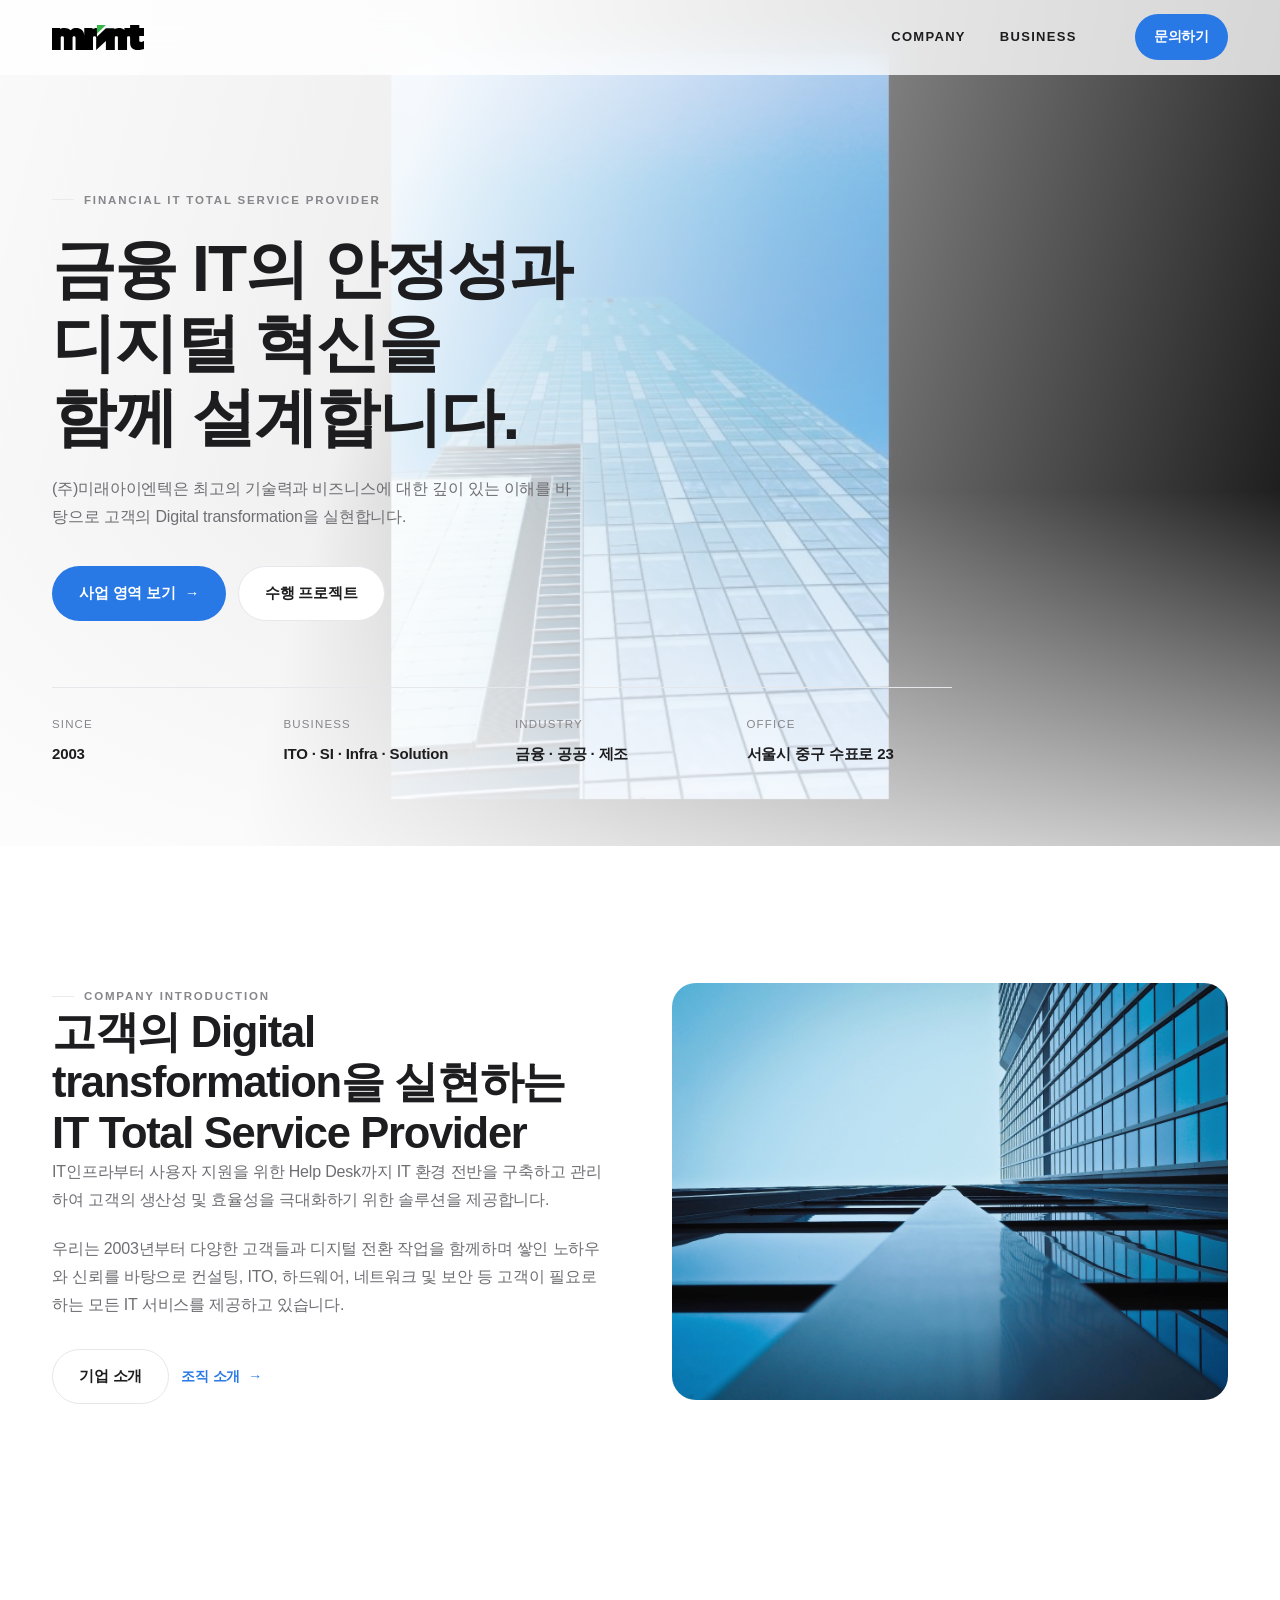
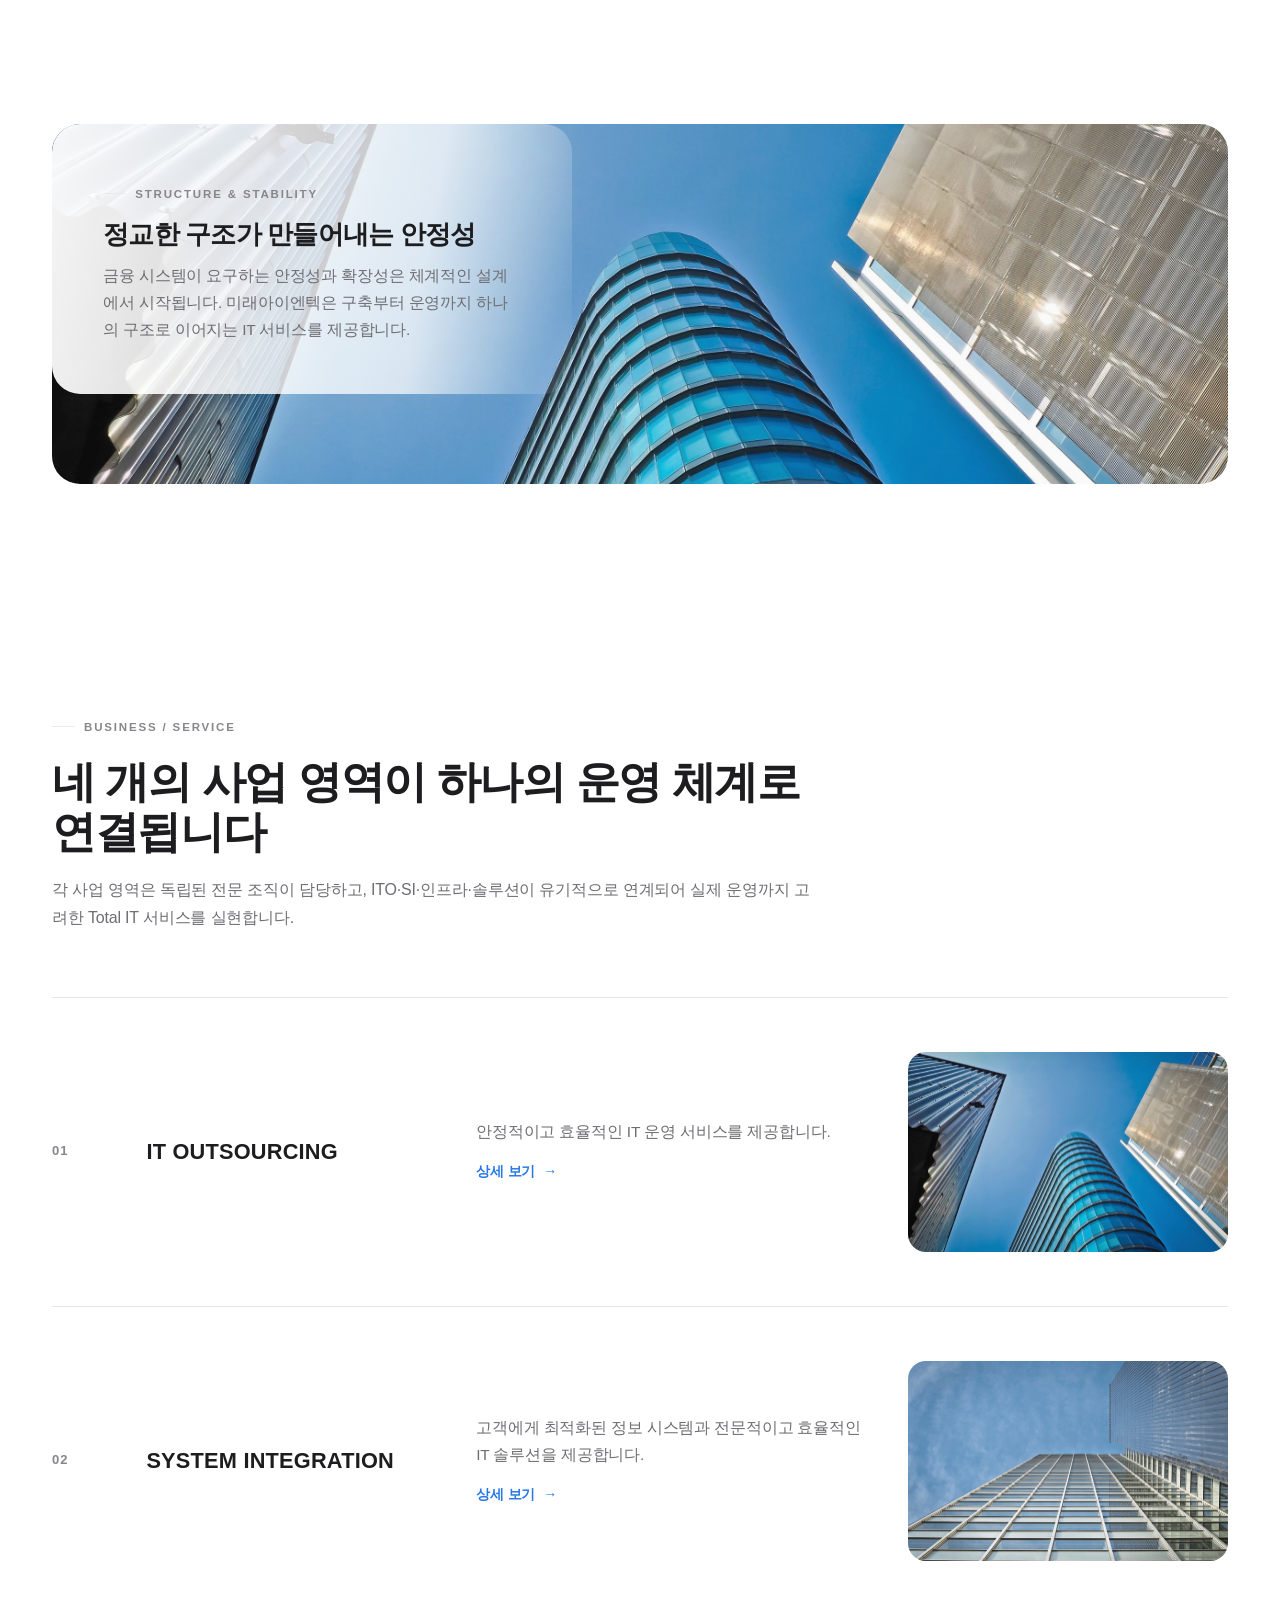
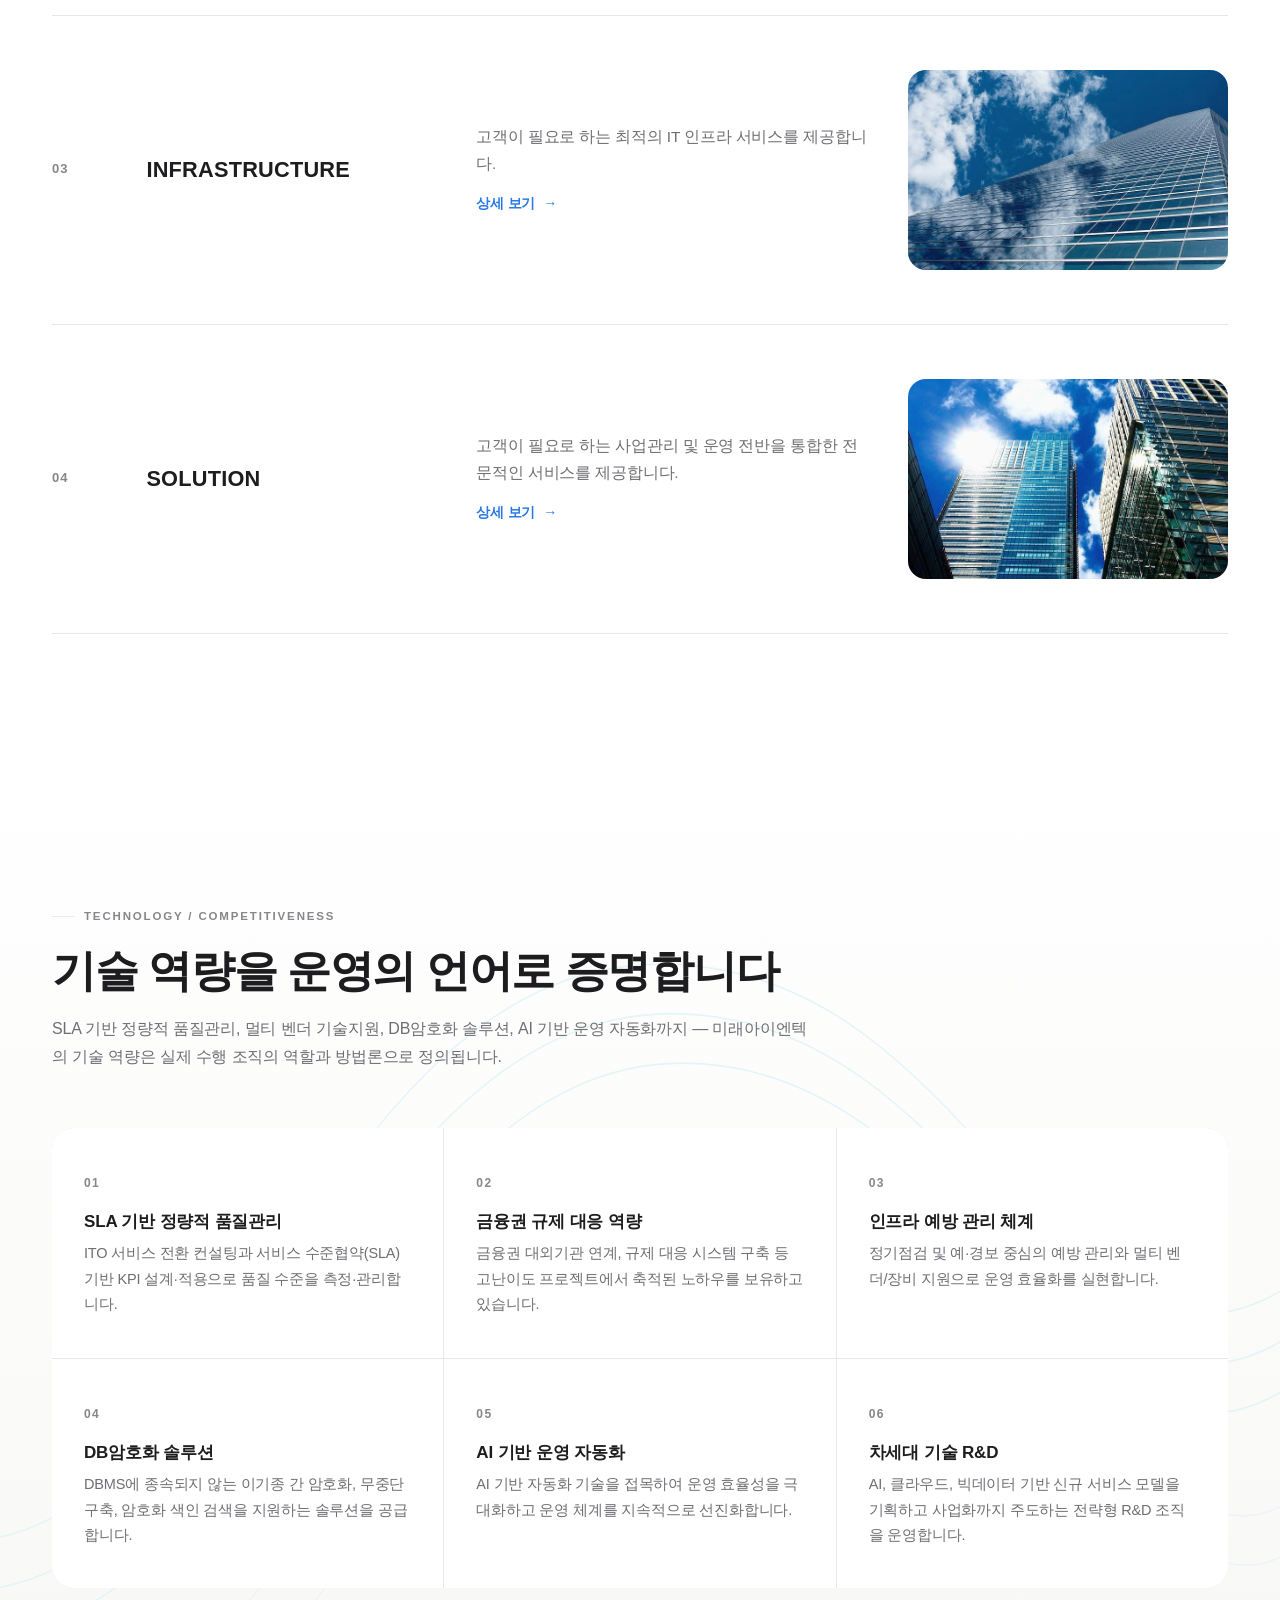
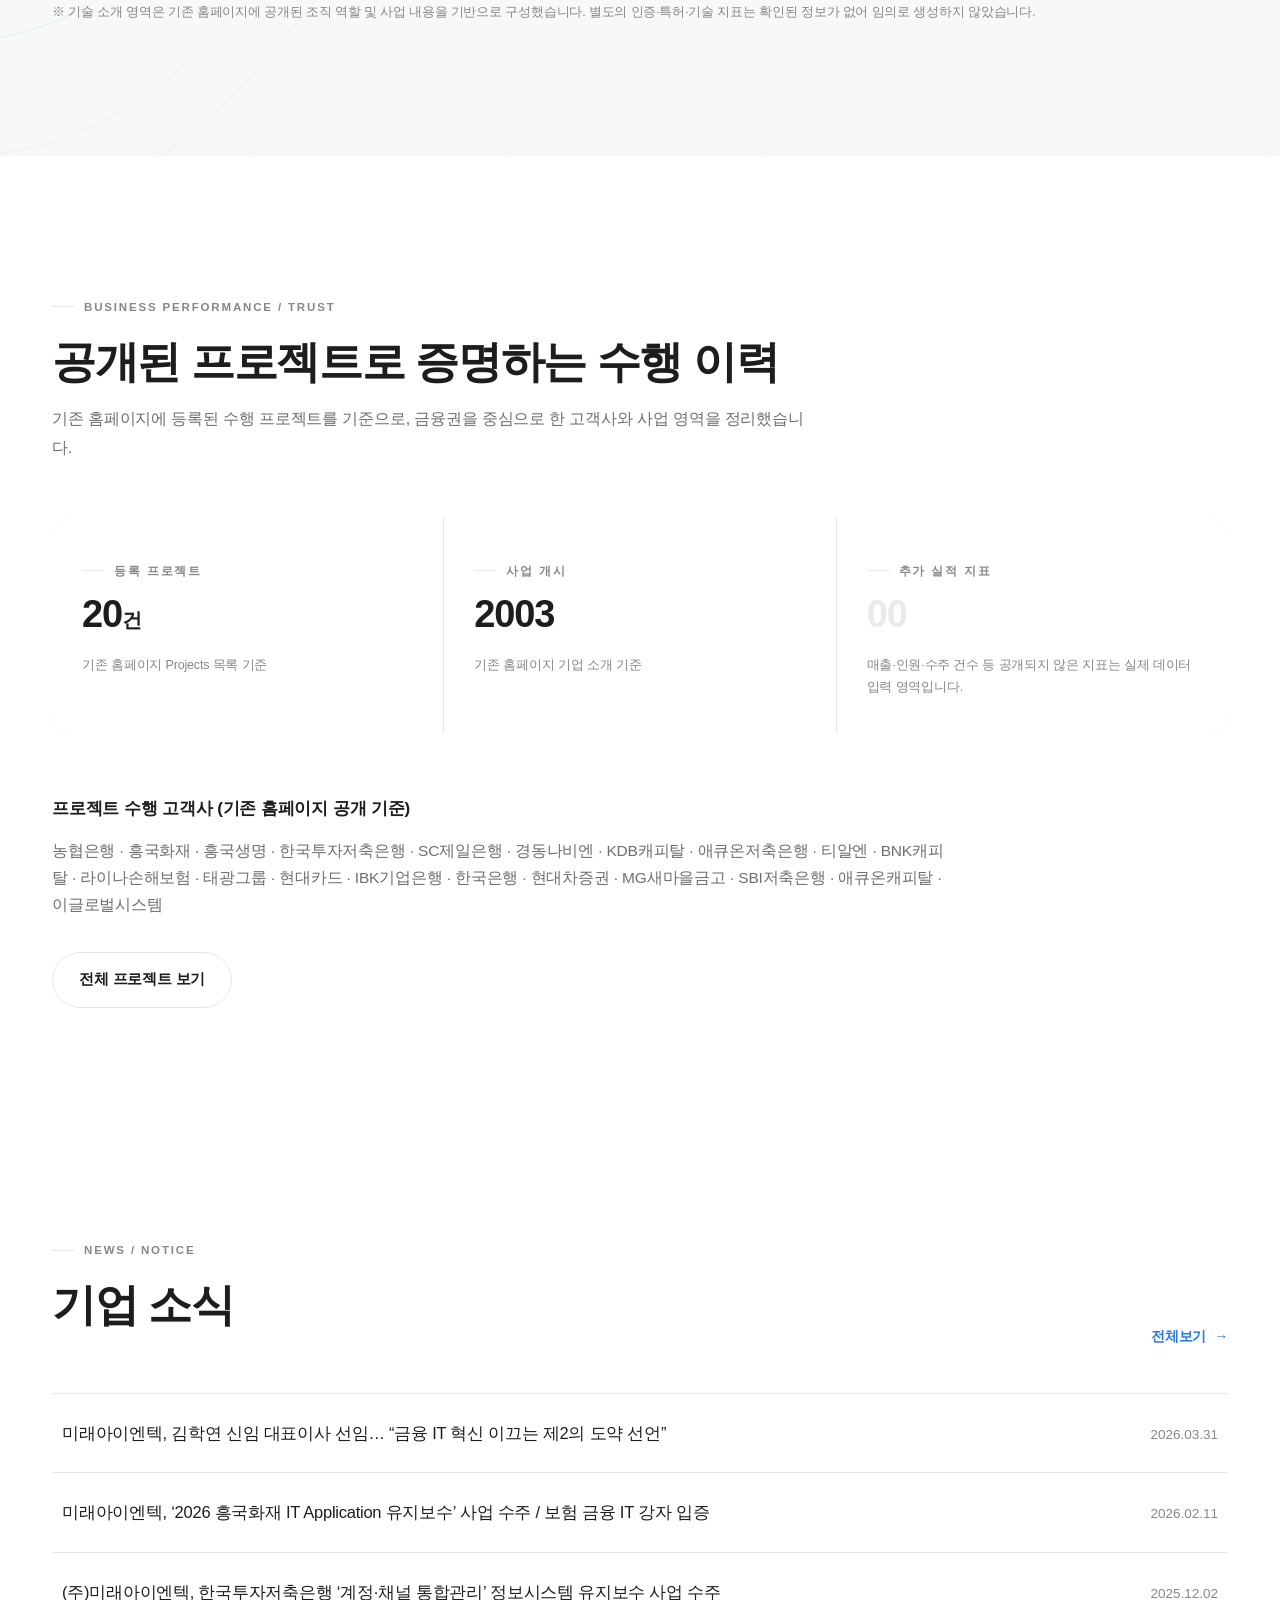
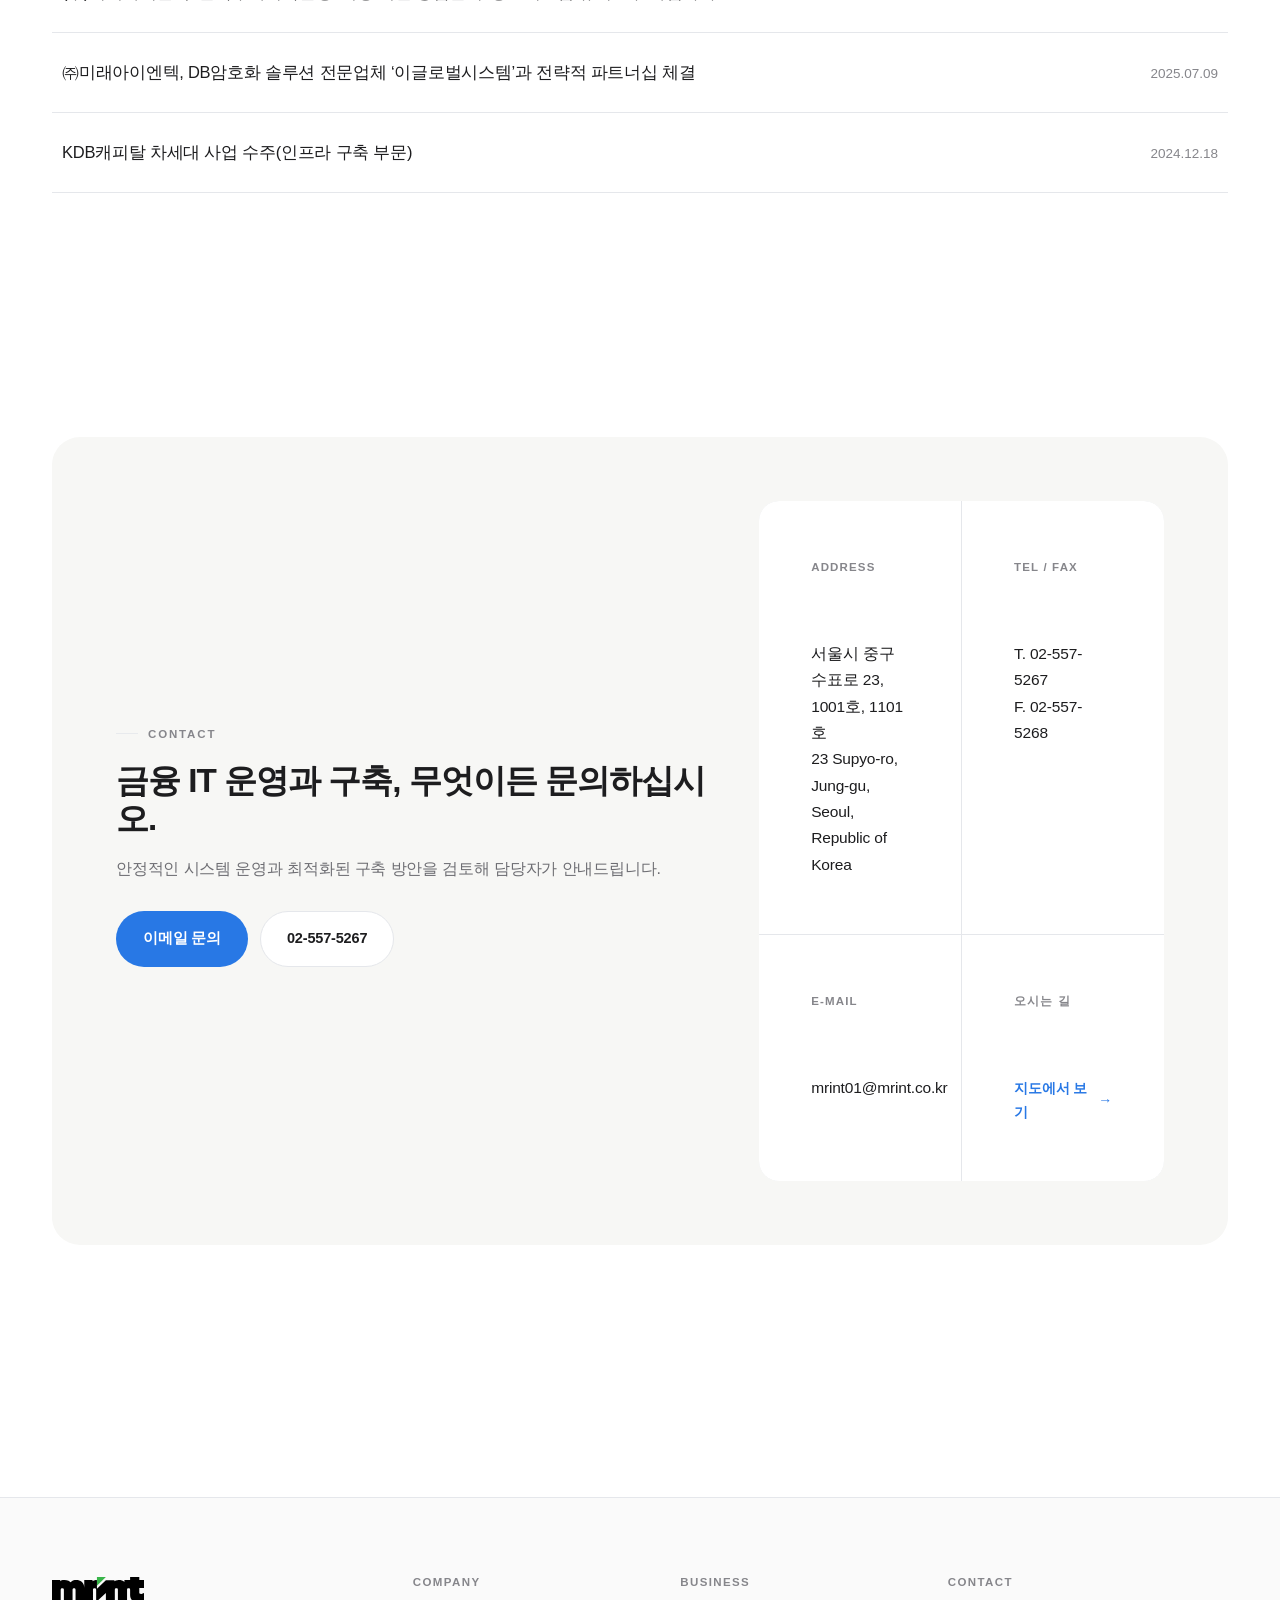
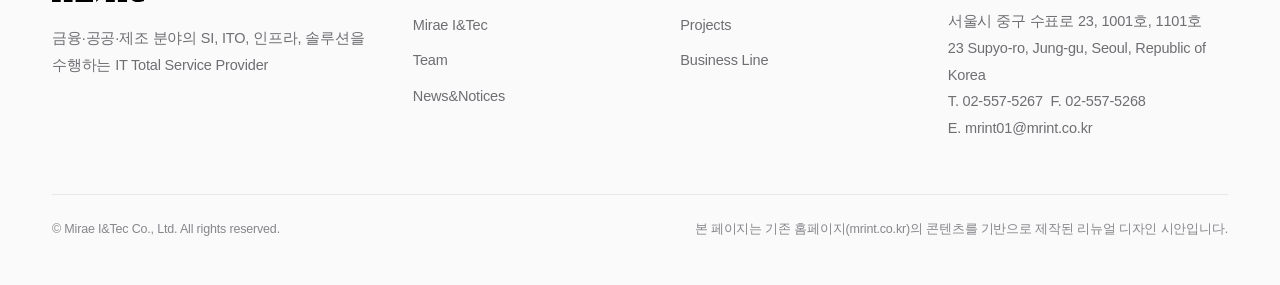
==== index.html @ adecbae4 "init" ====
<!DOCTYPE html><html lang="ko"><head><meta charset="utf-8"><meta name="viewport" content="width=device-width, initial-scale=1"><title>미래아이엔텍 | 금융 IT Total Service Provider</title><meta name="description" content="(주)미래아이엔텍 공식 홈페이지 리뉴얼 시안. 금융·공공·제조 분야의 ITO, SI, 인프라, 솔루션 서비스를 제공합니다."><link rel="preconnect" href="https://fonts.googleapis.com"><link rel="stylesheet" href="assets/css/style.css"></head><body class=""><header class="site-header" id="siteHeader"><div class="header-inner"><a class="brand" href="index.html"><svg aria-label="미래아이엔텍 로고" class="logo-svg" viewBox="0 0 184 50" fill="none" xmlns="http://www.w3.org/2000/svg">
<g clip-path="url(#clip0_323_312)">
<path d="M89.8892 17.6561V0H107.738" fill="#39B54A"/>
<path d="M180.113 33.3868C178.691 33.8459 177.356 33.8407 176.344 33.5719C175.301 33.2949 174.576 32.3593 174.576 31.291V21.893H183.989V6.14106H174.576V0L156.214 0.0133878L156.216 6.06362H144.814L144.823 9.84239C141.383 6.96402 136.58 5.75334 130.898 6.33899L130.865 6.34266C128.69 6.59493 126.654 7.29556 124.906 8.38653V6.32954H107.77V6.33111L89.8883 23.5612L89.8891 6.3298C88.6087 6.25026 87.3407 6.16574 86.1158 6.32088C84.7051 6.49938 82.6986 7.19371 81.065 8.28101V6.18621H64.5316V21.4871C64.4618 19.1918 64.0351 17.06 63.2586 15.1424C62.3741 12.9581 61.0616 11.105 59.3574 9.63501C55.8561 6.61436 50.9799 5.42862 45.2558 6.20564L45.2351 6.20852C42.9625 6.53561 40.7727 7.50189 38.9028 9.00342C38.2896 9.49588 37.7294 10.0303 37.2281 10.5989C36.0536 9.37251 34.6439 8.36002 33.035 7.59849C29.8468 6.08935 26.0743 5.62104 21.8217 6.20616L21.7917 6.21036C19.9641 6.48337 18.1668 7.19318 16.5329 8.28048V6.18569H0V49.9995H17.4136V25.8463C17.4136 24.5543 17.7026 23.6331 18.2729 23.1086C18.9682 22.4692 20.1565 22.335 21.0309 22.335C22.3519 22.335 22.8254 22.8719 22.9809 23.0485C23.4957 23.6326 23.7679 24.6233 23.7679 25.9135V49.9995H41.1139V25.8463C41.1139 24.6496 41.4371 23.7426 42.0748 23.1512C42.6419 22.6248 43.4893 22.335 44.4605 22.335C45.2593 22.335 47.1299 22.335 47.1299 25.9133V49.9992H81.9455V25.8461C81.9455 24.554 82.2345 23.6329 82.8048 23.1084C83.5 22.4689 84.6884 22.3348 85.5628 22.3348C86.8838 22.3348 87.3572 22.8716 87.5127 23.0483C88.0275 23.6323 88.2998 24.623 88.2998 25.913L88.3022 49.1085V49.9992L107.77 31.9918V49.9992H125.651V25.9256C125.651 24.9782 125.784 23.7208 126.418 23.1115C126.888 22.66 127.757 22.4309 129.002 22.4309C129.909 22.4309 130.565 22.6697 131.008 23.1611C131.534 23.7447 131.812 24.7236 131.812 25.9923V49.9992H150.096V25.3565C150.141 24.4963 150.322 23.5289 150.853 23.0168C151.321 22.5647 152.189 22.3356 153.431 22.3356C154.334 22.3356 154.989 22.5747 155.43 23.0664C155.957 23.6533 156.235 24.6377 156.235 25.9138V34.4683L156.216 35.747V35.7861C156.215 37.9993 156.555 40.0096 157.226 41.7615C157.907 43.5408 158.931 45.0701 160.269 46.3071C162.753 48.6022 166.197 49.8302 170.507 49.9567C171.094 49.9853 171.682 49.9992 172.269 49.9992C175.968 49.9992 179.62 49.4424 182.305 48.4465L184 47.8178V31.9375C184 31.9375 181.725 32.8662 180.114 33.3865L180.113 33.3868Z" fill="black"/>
</g>
<defs>
<clipPath id="clip0_323_312">
<rect width="184" height="50" fill="white"/>
</clipPath>
</defs>
</svg></a><nav class="nav-desktop" aria-label="주 메뉴"><div class="nav-item"><button class="nav-link" aria-expanded="false">COMPANY</button><div class="mega"><div class="mega-inner"><a class="mega-link" href="company-mirae.html"><span class="mega-title">Mirae I&amp;Tec</span><span class="mega-desc">기업 소개 · 오시는 길</span></a><a class="mega-link" href="team.html"><span class="mega-title">Team</span><span class="mega-desc">조직 및 구성원</span></a><a class="mega-link" href="news.html"><span class="mega-title">News&amp;Notices</span><span class="mega-desc">뉴스 · 공지사항</span></a></div></div></div><div class="nav-item"><button class="nav-link" aria-expanded="false">BUSINESS</button><div class="mega"><div class="mega-inner"><a class="mega-link" href="projects.html"><span class="mega-title">Projects</span><span class="mega-desc">수행 프로젝트 아카이브</span></a><a class="mega-link" href="business-line.html"><span class="mega-title">Business Line</span><span class="mega-desc">4대 사업 영역</span></a></div></div></div></nav><div class="header-actions"><a class="btn btn-primary btn-sm" href="index.html#contact">문의하기</a><button class="hamburger" id="hamburger" aria-label="메뉴 열기" aria-expanded="false"><span></span><span></span></button></div></div></header><div class="drawer" id="drawer"><div class="dr-group"><button class="dr-btn">COMPANY<i>＋</i></button><div class="dr-list"><a href="company-mirae.html">Mirae I&amp;Tec</a><a href="team.html">Team</a><a href="news.html">News&amp;Notices</a></div></div><div class="dr-group"><button class="dr-btn">BUSINESS<i>＋</i></button><div class="dr-list"><a href="projects.html">Projects</a><a href="business-line.html">Business Line</a></div></div><div style="margin-top:26px"><a class="btn btn-primary" style="width:100%;justify-content:center" href="index.html#contact">문의하기</a></div></div><main>
<section class="hero">
  <div class="hero-media"><img src="assets/img/hero.jpg" alt="푸른 하늘을 배경으로 한 현대적인 유리 외벽 빌딩"></div>
  <div class="hero-inner">
    <div class="hero-copy reveal">
      <span class="eyebrow">Financial IT Total Service Provider</span>
      <h1>금융 IT의 안정성과<br>디지털 혁신을<br>함께 설계합니다.</h1>
      <p class="lead">(주)미래아이엔텍은 최고의 기술력과 비즈니스에 대한 깊이 있는 이해를 바탕으로 고객의 Digital transformation을 실현합니다.</p>
      <div class="hero-cta">
        <a class="btn btn-primary" href="business-line.html">사업 영역 보기 <span>→</span></a>
        <a class="btn btn-ghost" href="projects.html">수행 프로젝트</a>
      </div>
    </div>
    <div class="hero-meta reveal">
      <div><span>Since</span><strong>2003</strong></div>
      <div><span>Business</span><strong>ITO · SI · Infra · Solution</strong></div>
      <div><span>Industry</span><strong>금융 · 공공 · 제조</strong></div>
      <div><span>Office</span><strong>서울시 중구 수표로 23</strong></div>
    </div>
  </div>
</section>

<section class="section"><div class="wrap">
  <div class="split">
    <div class="reveal">
      <span class="eyebrow">Company Introduction</span>
      <h2>고객의 Digital transformation을 실현하는 IT Total Service Provider</h2>
      <p class="lead">IT인프라부터 사용자 지원을 위한 Help Desk까지 IT 환경 전반을 구축하고 관리하여 고객의 생산성 및 효율성을 극대화하기 위한 솔루션을 제공합니다.</p>
      <p class="muted" style="margin-top:20px">우리는 2003년부터 다양한 고객들과 디지털 전환 작업을 함께하며 쌓인 노하우와 신뢰를 바탕으로 컨설팅, ITO, 하드웨어, 네트워크 및 보안 등 고객이 필요로 하는 모든 IT 서비스를 제공하고 있습니다.</p>
      <div style="margin-top:30px;display:flex;gap:12px;flex-wrap:wrap">
        <a class="btn btn-ghost" href="company-mirae.html">기업 소개</a>
        <a class="link-arrow" href="team.html" style="align-self:center">조직 소개 <span>→</span></a>
      </div>
    </div>
    <div class="reveal"><div class="frame r43"><img src="assets/img/b1.jpg" alt="유리와 금속 소재의 현대적인 빌딩 외벽"></div></div>
  </div>
</div></section>

<section class="section--tight"><div class="wrap">
  <div class="band reveal"><img src="assets/img/b2.jpg" alt="밝은 자연광의 고층 빌딩 구조">
    <div class="band-copy">
      <span class="eyebrow">Structure &amp; Stability</span>
      <h3 style="margin:16px 0 12px">정교한 구조가 만들어내는 안정성</h3>
      <p class="muted" style="font-size:15.5px">금융 시스템이 요구하는 안정성과 확장성은 체계적인 설계에서 시작됩니다. 미래아이엔텍은 구축부터 운영까지 하나의 구조로 이어지는 IT 서비스를 제공합니다.</p>
    </div>
  </div>
</div></section>

<section class="section"><div class="wrap">
  <div class="sec-head reveal">
    <span class="eyebrow">Business / Service</span>
    <h2>네 개의 사업 영역이 하나의 운영 체계로 연결됩니다</h2>
    <p class="lead">각 사업 영역은 독립된 전문 조직이 담당하고, ITO·SI·인프라·솔루션이 유기적으로 연계되어 실제 운영까지 고려한 Total IT 서비스를 실현합니다.</p>
  </div>
  <div class="biz"><div class="biz-row"><span class="biz-num">01</span><h3>IT OUTSOURCING</h3><div><p>안정적이고 효율적인 IT 운영 서비스를 제공합니다.</p><a class="link-arrow" href="business-line-ito.html" style="margin-top:14px">상세 보기 <span>→</span></a></div><div class="biz-media"><img src="assets/img/b2.jpg" alt="IT OUTSOURCING 관련 이미지"></div></div><div class="biz-row"><span class="biz-num">02</span><h3>SYSTEM INTEGRATION</h3><div><p>고객에게 최적화된 정보 시스템과 전문적이고 효율적인 IT 솔루션을 제공합니다.</p><a class="link-arrow" href="business-line-si.html" style="margin-top:14px">상세 보기 <span>→</span></a></div><div class="biz-media"><img src="assets/img/b3.jpg" alt="SYSTEM INTEGRATION 관련 이미지"></div></div><div class="biz-row"><span class="biz-num">03</span><h3>INFRASTRUCTURE</h3><div><p>고객이 필요로 하는 최적의 IT 인프라 서비스를 제공합니다.</p><a class="link-arrow" href="business-line-infra.html" style="margin-top:14px">상세 보기 <span>→</span></a></div><div class="biz-media"><img src="assets/img/b5.jpg" alt="INFRASTRUCTURE 관련 이미지"></div></div><div class="biz-row"><span class="biz-num">04</span><h3>SOLUTION</h3><div><p>고객이 필요로 하는 사업관리 및 운영 전반을 통합한 전문적인 서비스를 제공합니다.</p><a class="link-arrow" href="business-line-solution.html" style="margin-top:14px">상세 보기 <span>→</span></a></div><div class="biz-media"><img src="assets/img/b4.jpg" alt="SOLUTION 관련 이미지"></div></div></div>
</div></section>

<section class="section tech"><div class="wrap">
  <svg class="wave" viewBox="0 0 1200 600" preserveAspectRatio="none" aria-hidden="true">
    <g fill="none" stroke="#DFF4F7" stroke-width="1">
      <path d="M-40 470 C 220 470 300 120 620 120 S 1000 430 1240 300"/>
      <path d="M-40 500 C 240 500 320 150 630 150 S 1010 460 1240 330"/>
      <path d="M-40 530 C 260 530 340 180 640 180 S 1020 490 1240 360"/>
    </g>
    <g fill="none" stroke="#EAF2FC" stroke-width="1">
      <path d="M-40 600 C 300 600 380 240 700 240 S 1060 540 1240 430"/>
      <path d="M-40 640 C 320 640 400 270 710 270 S 1070 570 1240 460"/>
    </g>
  </svg>
  <div class="sec-head reveal" style="position:relative;z-index:2">
    <span class="eyebrow">Technology / Competitiveness</span>
    <h2>기술 역량을 운영의 언어로 증명합니다</h2>
    <p class="lead">SLA 기반 정량적 품질관리, 멀티 벤더 기술지원, DB암호화 솔루션, AI 기반 운영 자동화까지 — 미래아이엔텍의 기술 역량은 실제 수행 조직의 역할과 방법론으로 정의됩니다.</p>
  </div>
  <div class="caps reveal" style="position:relative;z-index:2">
    <div class="cap"><span class="idx">01</span><h4>SLA 기반 정량적 품질관리</h4><p>ITO 서비스 전환 컨설팅과 서비스 수준협약(SLA) 기반 KPI 설계·적용으로 품질 수준을 측정·관리합니다.</p></div>
    <div class="cap"><span class="idx">02</span><h4>금융권 규제 대응 역량</h4><p>금융권 대외기관 연계, 규제 대응 시스템 구축 등 고난이도 프로젝트에서 축적된 노하우를 보유하고 있습니다.</p></div>
    <div class="cap"><span class="idx">03</span><h4>인프라 예방 관리 체계</h4><p>정기점검 및 예·경보 중심의 예방 관리와 멀티 벤더/장비 지원으로 운영 효율화를 실현합니다.</p></div>
    <div class="cap"><span class="idx">04</span><h4>DB암호화 솔루션</h4><p>DBMS에 종속되지 않는 이기종 간 암호화, 무중단 구축, 암호화 색인 검색을 지원하는 솔루션을 공급합니다.</p></div>
    <div class="cap"><span class="idx">05</span><h4>AI 기반 운영 자동화</h4><p>AI 기반 자동화 기술을 접목하여 운영 효율성을 극대화하고 운영 체계를 지속적으로 선진화합니다.</p></div>
    <div class="cap"><span class="idx">06</span><h4>차세대 기술 R&amp;D</h4><p>AI, 클라우드, 빅데이터 기반 신규 서비스 모델을 기획하고 사업화까지 주도하는 전략형 R&amp;D 조직을 운영합니다.</p></div>
  </div>
  <p class="ph-note" style="position:relative;z-index:2">※ 기술 소개 영역은 기존 홈페이지에 공개된 조직 역할 및 사업 내용을 기반으로 구성했습니다. 별도의 인증·특허·기술 지표는 확인된 정보가 없어 임의로 생성하지 않았습니다.</p>
</div></section>

<section class="section"><div class="wrap">
  <div class="sec-head reveal">
    <span class="eyebrow">Business Performance / Trust</span>
    <h2>공개된 프로젝트로 증명하는 수행 이력</h2>
    <p class="lead">기존 홈페이지에 등록된 수행 프로젝트를 기준으로, 금융권을 중심으로 한 고객사와 사업 영역을 정리했습니다.</p>
  </div>
  <div class="statline reveal">
    <div><span class="eyebrow">등록 프로젝트</span><b>20<span style="font-size:20px">건</span></b><p class="ph-note" style="margin-top:8px">기존 홈페이지 Projects 목록 기준</p></div>
    <div><span class="eyebrow">사업 개시</span><b>2003</b><p class="ph-note" style="margin-top:8px">기존 홈페이지 기업 소개 기준</p></div>
    <div class="ph"><span class="eyebrow">추가 실적 지표</span><b>00</b><p class="ph-note" style="margin-top:8px">매출·인원·수주 건수 등 공개되지 않은 지표는 실제 데이터 입력 영역입니다.</p></div>
  </div>
  <h4 style="margin:66px 0 18px">프로젝트 수행 고객사 (기존 홈페이지 공개 기준)</h4>
  <p class="muted" style="max-width:900px;font-size:15.5px">농협은행 · 흥국화재 · 흥국생명 · 한국투자저축은행 · SC제일은행 · 경동나비엔 · KDB캐피탈 · 애큐온저축은행 · 티알엔 · BNK캐피탈 · 라이나손해보험 · 태광그룹 · 현대카드 · IBK기업은행 · 한국은행 · 현대차증권 · MG새마을금고 · SBI저축은행 · 애큐온캐피탈 · 이글로벌시스템</p>
  <div style="margin-top:34px"><a class="btn btn-ghost" href="projects.html">전체 프로젝트 보기</a></div>
</div></section>

<section class="section--tight"><div class="wrap">
  <div style="display:flex;justify-content:space-between;align-items:flex-end;gap:20px;flex-wrap:wrap">
    <div class="sec-head reveal" style="max-width:620px">
      <span class="eyebrow">News / Notice</span>
      <h2>기업 소식</h2>
    </div>
    <a class="link-arrow" href="news.html">전체보기 <span>→</span></a>
  </div>
  <div class="nlist reveal"><button class="nrow" data-news="n1"><span class="nt">미래아이엔텍, 김학연 신임 대표이사 선임… “금융 IT 혁신 이끄는 제2의 도약 선언”</span><span class="nd">2026.03.31</span></button><button class="nrow" data-news="n2"><span class="nt">미래아이엔텍, ‘2026 흥국화재 IT Application 유지보수’ 사업 수주 / 보험 금융 IT 강자 입증</span><span class="nd">2026.02.11</span></button><button class="nrow" data-news="n3"><span class="nt">(주)미래아이엔텍, 한국투자저축은행 ‘계정·채널 통합관리’ 정보시스템 유지보수 사업 수주</span><span class="nd">2025.12.02</span></button><button class="nrow" data-news="n4"><span class="nt">㈜미래아이엔텍, DB암호화 솔루션 전문업체 ‘이글로벌시스템’과 전략적 파트너십 체결</span><span class="nd">2025.07.09</span></button><button class="nrow" data-news="n5"><span class="nt">KDB캐피탈 차세대 사업 수주(인프라 구축 부문)</span><span class="nd">2024.12.18</span></button></div>
</div></section>

<section class="section" id="contact"><div class="wrap">
  <div class="cta-band reveal">
    <div>
      <span class="eyebrow">Contact</span>
      <h2 style="margin:18px 0 16px;font-size:clamp(24px,2.6vw,36px)">금융 IT 운영과 구축, 무엇이든 문의하십시오.</h2>
      <p class="lead">안정적인 시스템 운영과 최적화된 구축 방안을 검토해 담당자가 안내드립니다.</p>
      <div style="margin-top:28px;display:flex;gap:12px;flex-wrap:wrap">
        <a class="btn btn-primary" href="mailto:mrint01@mrint.co.kr">이메일 문의</a>
        <a class="btn btn-ghost" href="tel:025575267">02-557-5267</a>
      </div>
    </div>
    <div class="infoblock" style="margin:0">
      <div><div class="k">Address</div><div class="v">서울시 중구 수표로 23, 1001호, 1101호<br>23 Supyo-ro, Jung-gu, Seoul, Republic of Korea</div></div>
      <div><div class="k">Tel / Fax</div><div class="v">T. 02-557-5267<br>F. 02-557-5268</div></div>
      <div><div class="k">E-mail</div><div class="v">mrint01@mrint.co.kr</div></div>
      <div><div class="k">오시는 길</div><div class="v"><a class="link-arrow" href="company-mirae.html#map">지도에서 보기 <span>→</span></a></div></div>
    </div>
  </div>
</div></section>
</main><footer><div class="wrap"><div class="fgrid"><div><a class="brand" href="index.html" style="margin-bottom:18px"><svg aria-label="미래아이엔텍 로고" class="logo-svg" viewBox="0 0 184 50" fill="none" xmlns="http://www.w3.org/2000/svg">
<g clip-path="url(#clip0_323_312)">
<path d="M89.8892 17.6561V0H107.738" fill="#39B54A"/>
<path d="M180.113 33.3868C178.691 33.8459 177.356 33.8407 176.344 33.5719C175.301 33.2949 174.576 32.3593 174.576 31.291V21.893H183.989V6.14106H174.576V0L156.214 0.0133878L156.216 6.06362H144.814L144.823 9.84239C141.383 6.96402 136.58 5.75334 130.898 6.33899L130.865 6.34266C128.69 6.59493 126.654 7.29556 124.906 8.38653V6.32954H107.77V6.33111L89.8883 23.5612L89.8891 6.3298C88.6087 6.25026 87.3407 6.16574 86.1158 6.32088C84.7051 6.49938 82.6986 7.19371 81.065 8.28101V6.18621H64.5316V21.4871C64.4618 19.1918 64.0351 17.06 63.2586 15.1424C62.3741 12.9581 61.0616 11.105 59.3574 9.63501C55.8561 6.61436 50.9799 5.42862 45.2558 6.20564L45.2351 6.20852C42.9625 6.53561 40.7727 7.50189 38.9028 9.00342C38.2896 9.49588 37.7294 10.0303 37.2281 10.5989C36.0536 9.37251 34.6439 8.36002 33.035 7.59849C29.8468 6.08935 26.0743 5.62104 21.8217 6.20616L21.7917 6.21036C19.9641 6.48337 18.1668 7.19318 16.5329 8.28048V6.18569H0V49.9995H17.4136V25.8463C17.4136 24.5543 17.7026 23.6331 18.2729 23.1086C18.9682 22.4692 20.1565 22.335 21.0309 22.335C22.3519 22.335 22.8254 22.8719 22.9809 23.0485C23.4957 23.6326 23.7679 24.6233 23.7679 25.9135V49.9995H41.1139V25.8463C41.1139 24.6496 41.4371 23.7426 42.0748 23.1512C42.6419 22.6248 43.4893 22.335 44.4605 22.335C45.2593 22.335 47.1299 22.335 47.1299 25.9133V49.9992H81.9455V25.8461C81.9455 24.554 82.2345 23.6329 82.8048 23.1084C83.5 22.4689 84.6884 22.3348 85.5628 22.3348C86.8838 22.3348 87.3572 22.8716 87.5127 23.0483C88.0275 23.6323 88.2998 24.623 88.2998 25.913L88.3022 49.1085V49.9992L107.77 31.9918V49.9992H125.651V25.9256C125.651 24.9782 125.784 23.7208 126.418 23.1115C126.888 22.66 127.757 22.4309 129.002 22.4309C129.909 22.4309 130.565 22.6697 131.008 23.1611C131.534 23.7447 131.812 24.7236 131.812 25.9923V49.9992H150.096V25.3565C150.141 24.4963 150.322 23.5289 150.853 23.0168C151.321 22.5647 152.189 22.3356 153.431 22.3356C154.334 22.3356 154.989 22.5747 155.43 23.0664C155.957 23.6533 156.235 24.6377 156.235 25.9138V34.4683L156.216 35.747V35.7861C156.215 37.9993 156.555 40.0096 157.226 41.7615C157.907 43.5408 158.931 45.0701 160.269 46.3071C162.753 48.6022 166.197 49.8302 170.507 49.9567C171.094 49.9853 171.682 49.9992 172.269 49.9992C175.968 49.9992 179.62 49.4424 182.305 48.4465L184 47.8178V31.9375C184 31.9375 181.725 32.8662 180.114 33.3865L180.113 33.3868Z" fill="black"/>
</g>
<defs>
<clipPath id="clip0_323_312">
<rect width="184" height="50" fill="white"/>
</clipPath>
</defs>
</svg></a><p class="finfo">금융·공공·제조 분야의 SI, ITO, 인프라, 솔루션을 수행하는 IT Total Service Provider</p></div><div><h5>Company</h5><a href="company-mirae.html">Mirae I&amp;Tec</a><a href="team.html">Team</a><a href="news.html">News&amp;Notices</a></div><div><h5>Business</h5><a href="projects.html">Projects</a><a href="business-line.html">Business Line</a></div><div><h5>Contact</h5><p class="finfo">서울시 중구 수표로 23, 1001호, 1101호<br>23 Supyo-ro, Jung-gu, Seoul, Republic of Korea<br>T. 02-557-5267&nbsp;&nbsp;F. 02-557-5268<br>E. mrint01@mrint.co.kr</p></div></div><div class="fbottom"><span>© Mirae I&amp;Tec Co., Ltd. All rights reserved.</span><span>본 페이지는 기존 홈페이지(mrint.co.kr)의 콘텐츠를 기반으로 제작된 리뉴얼 디자인 시안입니다.</span></div></div></footer><div class="modal" id="modal"><div class="modal-bg"></div><div class="modal-panel"><button class="modal-close" aria-label="닫기">✕</button><div id="modalBody"></div></div></div><script src="assets/js/main.js"></script></body></html>
---- assets/css/style.css ----
*{box-sizing:border-box;margin:0;padding:0}
:root{--white:#FFFFFF;--warm:#FAFAFA;--ivory:#F7F7F5;--gray:#F2F3F5;--silver:#E8EAED;--border:#E5E7EB;
--ink:#1D1D1F;--ink2:#6E6E73;--muted:#86868B;--blue:#2878E5;--blue-soft:#EAF2FC;--cyan:#DFF4F7;
--maxw:1240px;--ease:cubic-bezier(.22,.61,.36,1)}
html{scroll-behavior:smooth}
body{background:var(--white);color:var(--ink);font-size:16px;line-height:1.75;letter-spacing:-.011em;
font-family:-apple-system,BlinkMacSystemFont,"SF Pro Display","SF Pro Text","Pretendard","Apple SD Gothic Neo","Noto Sans KR","Malgun Gothic",sans-serif;-webkit-font-smoothing:antialiased;overflow-x:hidden}
img{display:block;max-width:100%}
a{color:inherit;text-decoration:none}
button{font:inherit;color:inherit}
.wrap{width:100%;max-width:var(--maxw);margin:0 auto;padding:0 32px}
.section{padding:132px 0}.section--tight{padding:92px 0}
.eyebrow{font-size:11.5px;letter-spacing:.16em;text-transform:uppercase;color:var(--muted);font-weight:600;display:inline-flex;align-items:center;gap:10px}
.eyebrow:before{content:"";width:22px;height:1px;background:var(--silver)}
h1,h2,h3,h4{font-weight:600;line-height:1.16;letter-spacing:-.03em}
h1{font-size:clamp(38px,5vw,66px)}
h2{font-size:clamp(27px,3.4vw,44px)}
h3{font-size:clamp(20px,2vw,26px)}
h4{font-size:17px;letter-spacing:-.01em}
.lead{font-size:clamp(16px,1.2vw,18.5px);color:var(--ink2);line-height:1.78}
.muted{color:var(--ink2)}.small{font-size:13.5px;color:var(--muted)}
.sec-head{max-width:760px}
.sec-head h2{margin:20px 0 18px}
.hr{height:1px;background:var(--border);border:0}
.split{display:grid;grid-template-columns:1fr 1fr;gap:clamp(34px,5vw,80px);align-items:center}

/* header */
.site-header{position:fixed;top:0;left:0;right:0;z-index:90;background:rgba(255,255,255,.8);
-webkit-backdrop-filter:saturate(180%) blur(20px);backdrop-filter:saturate(180%) blur(20px);border-bottom:1px solid transparent;transition:background .3s var(--ease),border-color .3s var(--ease)}
.site-header.is-scrolled{border-bottom-color:var(--border);background:rgba(255,255,255,.95)}
.header-inner{max-width:var(--maxw);margin:0 auto;padding:0 32px;height:74px;display:flex;align-items:center;gap:28px}
.brand{display:flex;align-items:center}
.logo-svg{height:25px;width:auto;display:block}
.nav-desktop{display:flex;gap:2px;margin-left:auto}
.nav-item{position:relative}
.nav-link{background:none;border:0;font-size:13px;font-weight:600;letter-spacing:.1em;padding:12px 16px;cursor:pointer;position:relative;color:var(--ink)}
.nav-link:after{content:"";position:absolute;left:16px;right:16px;bottom:8px;height:1.5px;background:var(--ink);transform:scaleX(0);transform-origin:left;transition:transform .4s var(--ease)}
.nav-item:hover .nav-link:after,.nav-item.is-open .nav-link:after{transform:scaleX(1)}
.mega{position:absolute;top:100%;left:50%;transform:translate(-50%,10px);opacity:0;visibility:hidden;transition:.3s var(--ease);padding-top:12px;pointer-events:none}
.nav-item:hover .mega,.nav-item.is-open .mega{opacity:1;visibility:visible;transform:translate(-50%,0);pointer-events:auto}
.mega-inner{background:#fff;border:1px solid var(--border);border-radius:18px;box-shadow:0 30px 70px -34px rgba(16,24,40,.26);padding:14px;display:grid;gap:2px;min-width:330px}
.mega-link{display:block;padding:13px 16px;border-radius:12px;transition:background .22s}
.mega-link:hover{background:var(--warm)}
.mega-title{display:block;font-size:15px;font-weight:600;letter-spacing:-.01em}
.mega-desc{display:block;font-size:12.5px;color:var(--muted);margin-top:2px}
.header-actions{display:flex;align-items:center;gap:10px;margin-left:14px}
.hamburger{display:none;width:40px;height:40px;border:1px solid var(--border);background:#fff;border-radius:12px;cursor:pointer;position:relative}
.hamburger span{position:absolute;left:11px;width:18px;height:1.5px;background:var(--ink);transition:.3s var(--ease)}
.hamburger span:first-child{top:16px}.hamburger span:last-child{top:22px}
.hamburger.is-open span:first-child{top:19px;transform:rotate(45deg)}
.hamburger.is-open span:last-child{top:19px;transform:rotate(-45deg)}
.drawer{position:fixed;inset:74px 0 0;background:#fff;z-index:88;padding:22px 24px 60px;overflow:auto;display:none}
.drawer.is-open{display:block}
.dr-group{border-bottom:1px solid var(--border)}
.dr-btn{width:100%;background:none;border:0;text-align:left;padding:20px 2px;font-size:13px;font-weight:700;letter-spacing:.1em;
display:flex;justify-content:space-between;align-items:center;cursor:pointer}
.dr-btn i{font-style:normal;color:var(--muted);transition:transform .3s}
.dr-group.is-open .dr-btn i{transform:rotate(45deg)}
.dr-list{display:none;padding:0 0 14px}
.dr-group.is-open .dr-list{display:block}
.dr-list a{display:block;padding:12px 2px;font-size:15px;color:var(--ink2)}

/* buttons */
.btn{display:inline-flex;align-items:center;gap:9px;padding:14px 26px;border-radius:999px;font-size:14.5px;font-weight:600;
border:1px solid transparent;cursor:pointer;transition:transform .25s var(--ease),background .25s,border-color .25s,color .25s}
.btn-primary{background:var(--blue);color:#fff}
.btn-primary:hover{background:#1f66c9;transform:translateY(-1px)}
.btn-ghost{background:#fff;border-color:var(--border);color:var(--ink)}
.btn-ghost:hover{border-color:#cdd3da}
.btn-light{background:var(--gray);color:var(--ink)}
.btn-light:hover{background:var(--silver)}
.btn-sm{padding:10px 18px;font-size:13.5px}
.link-arrow{display:inline-flex;align-items:center;gap:8px;font-size:14px;font-weight:600;color:var(--blue)}
.link-arrow span{transition:transform .3s var(--ease)}
.link-arrow:hover span{transform:translateX(4px)}

/* hero */
.hero{position:relative;display:flex;align-items:flex-end;min-height:min(94vh,880px);padding:130px 0 78px;background:var(--ivory);overflow:hidden}
.hero-media{position:absolute;inset:0}
.hero-media img{width:100%;height:100%;object-fit:cover;object-position:center 40%}
.hero-media:after{content:"";position:absolute;inset:0;background:
linear-gradient(104deg,rgba(255,255,255,.98) 0%,rgba(255,255,255,.94) 30%,rgba(255,255,255,.55) 56%,rgba(255,255,255,.05) 100%),
linear-gradient(0deg,rgba(255,255,255,.75) 0%,rgba(255,255,255,0) 42%)}
.hero-inner{position:relative;z-index:2;width:100%;max-width:var(--maxw);margin:0 auto;padding:0 32px}
.hero-copy{max-width:660px}
.hero h1{margin:22px 0 20px}
.hero .lead{max-width:520px}
.hero-cta{display:flex;gap:12px;flex-wrap:wrap;margin-top:34px}
.hero-meta{margin-top:66px;display:grid;grid-template-columns:repeat(4,minmax(0,1fr));gap:26px;border-top:1px solid var(--border);padding-top:26px;max-width:900px}
.hero-meta span{display:block;font-size:11.5px;letter-spacing:.1em;text-transform:uppercase;color:var(--muted);margin-bottom:6px}
.hero-meta strong{font-size:15px;font-weight:600;letter-spacing:-.01em}

/* page head */
.page-head{padding:150px 0 60px}
.page-head h1{margin:20px 0 20px;max-width:900px}
.crumb{display:flex;gap:8px;font-size:12.5px;color:var(--muted)}
.crumb a:hover{color:var(--ink)}

/* media */
.frame{border-radius:24px;overflow:hidden;background:var(--gray);position:relative}
.frame img{width:100%;height:100%;object-fit:cover}
.r43{aspect-ratio:4/3}.r32{aspect-ratio:3/2}.r1610{aspect-ratio:16/10}.r34{aspect-ratio:3/4}.r11{aspect-ratio:1/1}.r169{aspect-ratio:16/9}
.band{margin-top:96px;border-radius:28px;overflow:hidden;position:relative;min-height:360px}
.band img{width:100%;height:100%;object-fit:cover;position:absolute;inset:0}
.band-copy{position:relative;z-index:2;padding:clamp(30px,4vw,56px);max-width:520px;background:linear-gradient(100deg,rgba(255,255,255,.96),rgba(255,255,255,.72) 70%,rgba(255,255,255,0));border-radius:28px}
.statline{display:grid;grid-template-columns:repeat(3,1fr);gap:1px;background:var(--border);border-radius:20px;overflow:hidden;margin-top:56px}
.statline div{background:#fff;padding:34px 30px}
.statline b{display:block;font-size:clamp(26px,3vw,38px);font-weight:600;letter-spacing:-.03em;margin-bottom:6px}
.statline .ph b{color:var(--silver)}
.ph-note{margin-top:14px;font-size:12.5px;color:var(--muted)}

/* biz rows */
.biz{border-top:1px solid var(--border);margin-top:64px}
.biz-row{display:grid;grid-template-columns:56px minmax(0,1fr) minmax(0,1.35fr) 320px;gap:clamp(24px,3vw,48px);
align-items:center;padding:54px 0;border-bottom:1px solid var(--border);transition:background .3s}
.biz-row:hover{background:var(--warm)}
.biz-num{font-size:13px;font-weight:600;color:var(--muted);letter-spacing:.08em}
.biz-row h3{letter-spacing:.01em;font-size:clamp(19px,1.7vw,23px)}
.biz-row p{color:var(--ink2);font-size:15.5px}
.biz-media{border-radius:18px;overflow:hidden;aspect-ratio:16/10}
.biz-media img{width:100%;height:100%;object-fit:cover;transition:transform .8s var(--ease)}
.biz-row:hover .biz-media img{transform:scale(1.04)}

/* caps / tech */
.caps{display:grid;grid-template-columns:repeat(3,1fr);gap:1px;background:var(--border);border-radius:22px;overflow:hidden;margin-top:56px}
.cap{background:#fff;padding:40px 32px}
.cap .idx{font-size:12px;letter-spacing:.12em;color:var(--muted);font-weight:600}
.cap h4{margin:16px 0 10px}
.cap p{font-size:14.5px;color:var(--ink2)}
.tech{position:relative;background:linear-gradient(180deg,#fff,var(--ivory))}
.tech svg.wave{position:absolute;inset:0;width:100%;height:100%;opacity:.85;pointer-events:none}

/* projects */
.filters{display:flex;flex-wrap:wrap;gap:8px;margin:34px 0 22px}
.filters .fgroup{display:flex;flex-wrap:wrap;gap:8px;align-items:center;margin-right:22px}
.filters .flabel{font-size:11.5px;letter-spacing:.1em;text-transform:uppercase;color:var(--muted);font-weight:600;margin-right:4px}
.chip{border:1px solid var(--border);background:#fff;border-radius:999px;padding:7px 15px;font-size:13px;font-weight:600;color:var(--ink2);cursor:pointer;transition:.22s}
.chip:hover{border-color:#cdd3da}
.chip.is-active{background:var(--ink);color:#fff;border-color:var(--ink)}
.plist{border-top:1px solid var(--border);margin-top:10px}
.proj{display:grid;grid-template-columns:104px 66px minmax(0,1fr) auto;gap:clamp(16px,2.4vw,34px);align-items:center;
padding:26px 10px;border-bottom:1px solid var(--border);cursor:pointer;transition:background .25s,padding .25s;text-align:left;background:none;border-left:0;border-right:0;border-top:0;width:100%}
.proj:hover{background:var(--warm)}
.proj-year{font-size:19px;font-weight:600;letter-spacing:-.02em}
.proj-title{font-size:16.5px;font-weight:500;letter-spacing:-.015em}
.proj-meta{display:flex;gap:8px;align-items:center;flex-wrap:wrap;justify-content:flex-end}
.tag{font-size:11.5px;font-weight:600;color:var(--ink2);border:1px solid var(--border);border-radius:999px;padding:4px 11px;white-space:nowrap}
.tag--blue{background:var(--blue-soft);color:var(--blue);border-color:transparent}
.empty{padding:60px 10px;color:var(--muted);text-align:center}

/* news */
.nlist{border-top:1px solid var(--border);margin-top:44px}
.nrow{display:grid;grid-template-columns:minmax(0,1fr) 130px;gap:24px;align-items:baseline;padding:25px 10px;
border-bottom:1px solid var(--border);cursor:pointer;width:100%;text-align:left;background:none;border-left:0;border-right:0;border-top:0;transition:background .25s}
.nrow:hover{background:var(--warm)}
.nrow .nt{font-size:16.5px;font-weight:500;letter-spacing:-.015em;transition:color .25s}
.nrow:hover .nt{color:var(--blue)}
.nrow .nd{font-size:13.5px;color:var(--muted);text-align:right;font-variant-numeric:tabular-nums}
.nrow .badge{font-size:11px;letter-spacing:.08em;color:var(--blue);font-weight:700;margin-right:10px}

/* team cards */
.tgrid{display:grid;grid-template-columns:repeat(3,1fr);gap:20px;margin-top:52px}
.tcard{border:1px solid var(--border);border-radius:20px;padding:32px 28px;background:#fff;cursor:pointer;text-align:left;transition:.3s var(--ease);display:flex;flex-direction:column;gap:12px;min-height:220px}
.tcard:hover{border-color:#d6dbe1;transform:translateY(-3px);box-shadow:0 24px 50px -34px rgba(16,24,40,.28)}
.tcard .ko{font-size:20px;font-weight:600;letter-spacing:-.02em}
.tcard .en{font-size:12.5px;color:var(--muted);letter-spacing:.02em}
.tcard .go{margin-top:auto;font-size:13px;font-weight:600;color:var(--blue)}

/* ceo */
.ceo{display:grid;grid-template-columns:.85fr 1.15fr;gap:clamp(30px,4vw,64px);align-items:center}
.ceo-photo{border-radius:22px;overflow:hidden;aspect-ratio:1/1;background:var(--gray)}
.ceo-photo img{width:100%;height:100%;object-fit:cover}
.quote{border-left:2px solid var(--blue);padding-left:22px;font-size:16.5px;color:var(--ink2)}

/* map */
.map{border-radius:24px;overflow:hidden;border:1px solid var(--border);background:var(--gray)}
.map iframe{display:block;width:100%;height:420px;border:0}
.infoblock{display:grid;grid-template-columns:repeat(2,minmax(0,1fr));gap:1px;background:var(--border);border-radius:20px;overflow:hidden;margin-top:40px}
.infoblock div{background:#fff;padding:28px 26px}
.infoblock dt,.infoblock .k{font-size:11.5px;letter-spacing:.1em;text-transform:uppercase;color:var(--muted);font-weight:600;margin-bottom:8px}
.infoblock .v{font-size:15.5px;line-height:1.7}

/* placeholder */
.placeholder{border:1px dashed #d7dbe0;border-radius:16px;padding:26px;background:repeating-linear-gradient(135deg,#fcfcfd,#fcfcfd 10px,#f7f8f9 10px,#f7f8f9 20px)}
.placeholder .pl-label{font-size:11px;letter-spacing:.12em;text-transform:uppercase;color:var(--muted);font-weight:700;display:block;margin-bottom:10px}
.placeholder p{font-size:14px;color:var(--ink2)}
.placeholder ul{margin:10px 0 0 18px;font-size:14px;color:var(--ink2)}

/* contact */
.cta-band{background:var(--ivory);border-radius:28px;padding:clamp(38px,5vw,72px);display:grid;grid-template-columns:1.2fr .8fr;gap:36px;align-items:center;margin-top:20px}
footer{background:var(--warm);border-top:1px solid var(--border);padding:74px 0 44px;margin-top:120px}
.fgrid{display:grid;grid-template-columns:1.4fr 1fr 1fr 1.2fr;gap:34px}
footer h5{font-size:11.5px;letter-spacing:.12em;text-transform:uppercase;color:var(--muted);font-weight:700;margin-bottom:16px}
footer a{display:block;font-size:14.5px;color:var(--ink2);padding:5px 0}
footer a:hover{color:var(--ink)}
.finfo{font-size:14.5px;color:var(--ink2);line-height:1.85}
.fbottom{margin-top:52px;padding-top:24px;border-top:1px solid var(--border);display:flex;justify-content:space-between;gap:16px;flex-wrap:wrap;font-size:12.5px;color:var(--muted)}

/* modal */
.modal{position:fixed;inset:0;z-index:120;display:none}
.modal.is-open{display:block}
.modal-bg{position:absolute;inset:0;background:rgba(22,24,28,.44);-webkit-backdrop-filter:blur(4px);backdrop-filter:blur(4px)}
.modal-panel{position:relative;max-width:900px;margin:6vh auto;background:#fff;border-radius:24px;padding:clamp(26px,3.4vw,54px);
max-height:88vh;overflow:auto;box-shadow:0 50px 100px -46px rgba(12,18,28,.45)}
.modal-close{position:absolute;top:18px;right:18px;width:40px;height:40px;border-radius:50%;border:1px solid var(--border);background:#fff;cursor:pointer;font-size:18px;line-height:1;color:var(--ink2)}
.modal-close:hover{background:var(--gray)}
.meta-grid{display:grid;grid-template-columns:repeat(4,1fr);gap:1px;background:var(--border);border-radius:16px;overflow:hidden;margin:26px 0 30px}
.meta-grid div{background:#fff;padding:18px 18px}
.meta-grid .k{font-size:11px;letter-spacing:.1em;text-transform:uppercase;color:var(--muted);font-weight:700;margin-bottom:6px}
.meta-grid .v{font-size:14.5px;font-weight:600}
.mlist{display:grid;gap:1px;background:var(--border);border-radius:16px;overflow:hidden;margin-top:20px}
.mlist div{background:#fff;padding:16px 20px;font-size:14.5px;color:var(--ink2)}
.rel-proj{border-top:1px solid var(--border);margin-top:26px}
.rel-proj .rp{display:flex;justify-content:space-between;gap:16px;padding:14px 2px;border-bottom:1px solid var(--border);font-size:14.5px}

/* reveal */
.reveal{opacity:0;transform:translateY(16px);transition:opacity .9s var(--ease),transform .9s var(--ease)}
.reveal.is-in{opacity:1;transform:none}
@media (prefers-reduced-motion:reduce){.reveal{opacity:1;transform:none;transition:none}}

/* responsive */
@media (max-width:1080px){
 .nav-desktop,.header-actions .btn{display:none}
 .hamburger{display:block}
 .split,.ceo,.cta-band{grid-template-columns:1fr}
 .biz-row{grid-template-columns:44px minmax(0,1fr);grid-template-areas:"n t" ". d" ". m"}
 .biz-num{grid-area:n}.biz-row>h3{grid-area:t}.biz-row>p{grid-area:d}.biz-media{grid-area:m;max-width:520px}
 .tgrid{grid-template-columns:repeat(2,1fr)}
 .caps{grid-template-columns:repeat(2,1fr)}
 .fgrid{grid-template-columns:1fr 1fr}
 .hero-meta{grid-template-columns:repeat(2,1fr)}
}
@media (max-width:720px){
 .wrap,.header-inner,.hero-inner{padding-left:22px;padding-right:22px}
 .section{padding:88px 0}.section--tight{padding:70px 0}
 .page-head{padding:118px 0 40px}
 .hero{min-height:auto;padding:112px 0 58px}
 .hero-media:after{background:linear-gradient(180deg,rgba(255,255,255,.97) 0%,rgba(255,255,255,.9) 46%,rgba(255,255,255,.55) 78%,rgba(255,255,255,.28) 100%)}
 .hero-meta{margin-top:44px;gap:18px}
 .tgrid,.caps{grid-template-columns:1fr}
 .proj{grid-template-columns:1fr;gap:10px}
 .proj-meta{justify-content:flex-start}
 .nrow{grid-template-columns:1fr;gap:6px}.nrow .nd{text-align:left}
 .meta-grid{grid-template-columns:1fr 1fr}
 .fgrid{grid-template-columns:1fr}
 .statline{grid-template-columns:1fr}
 .infoblock{grid-template-columns:1fr}
 .section{padding:80px 0}
}
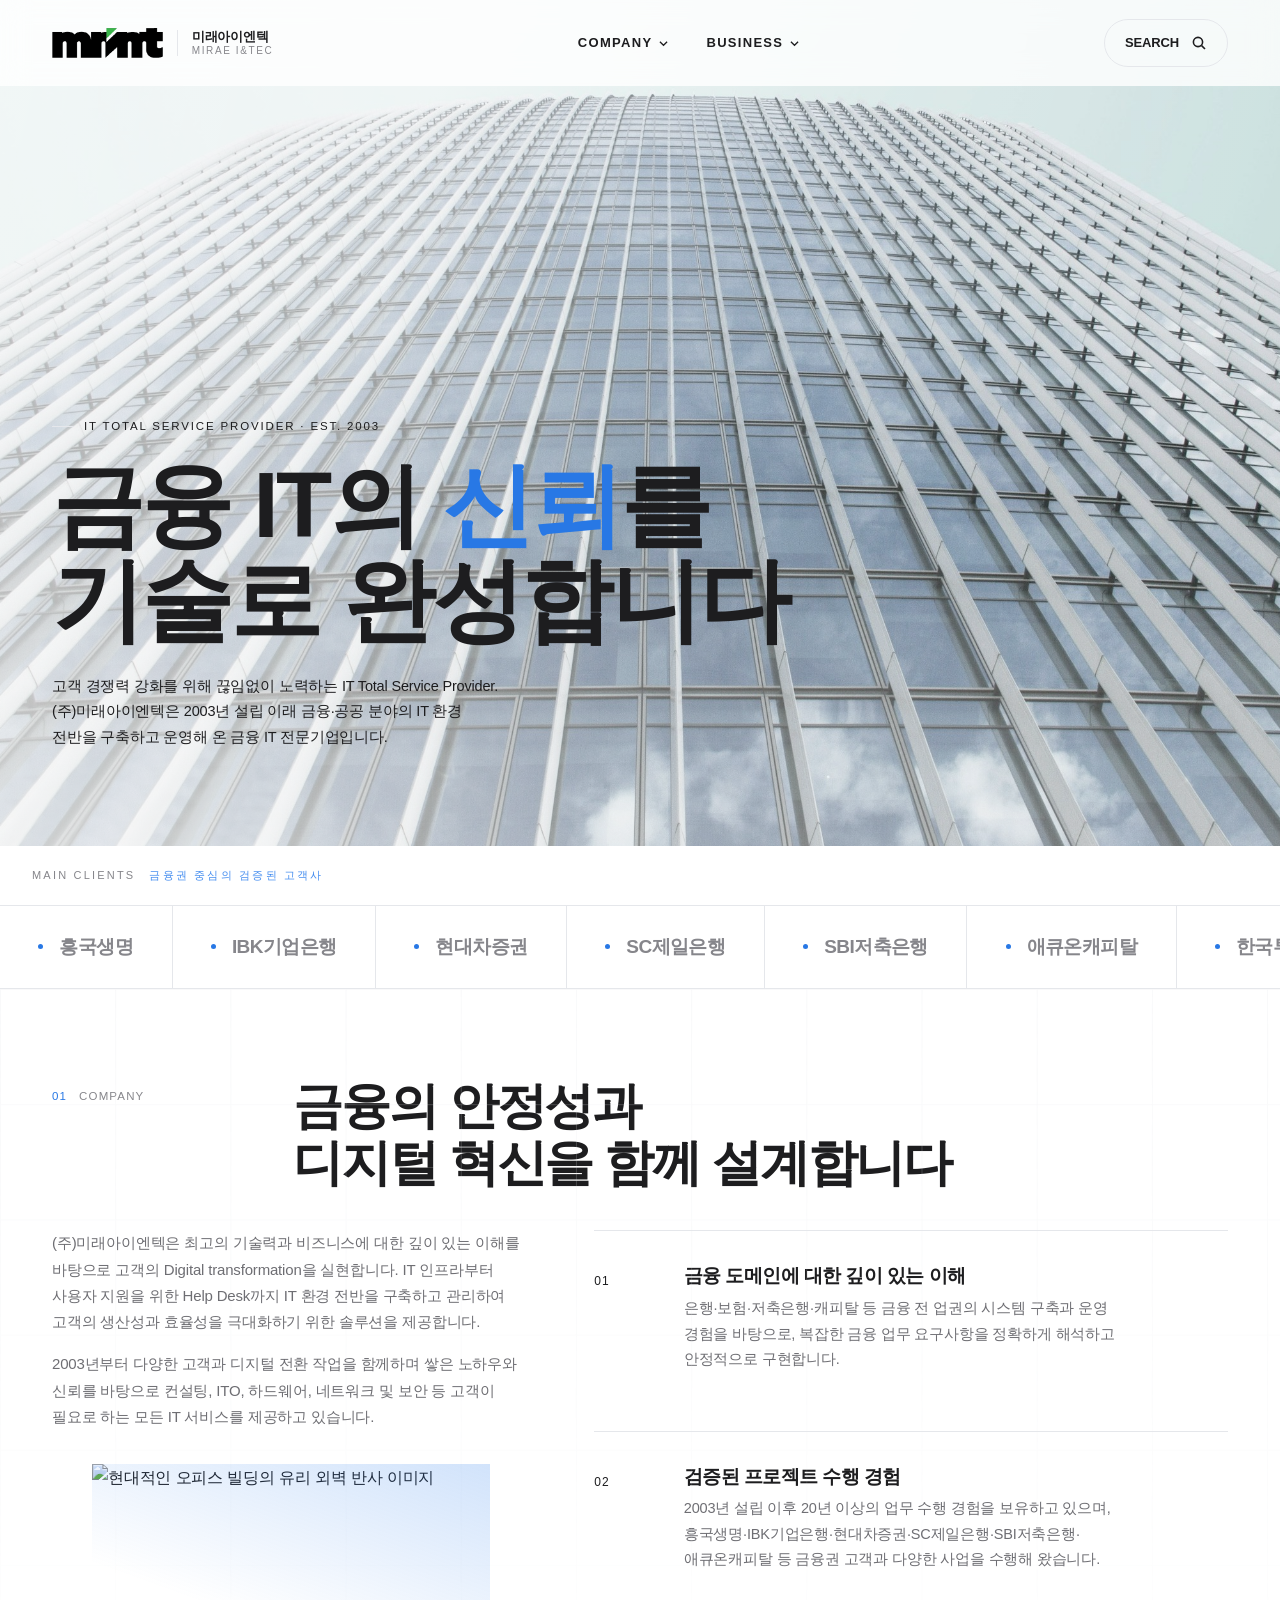
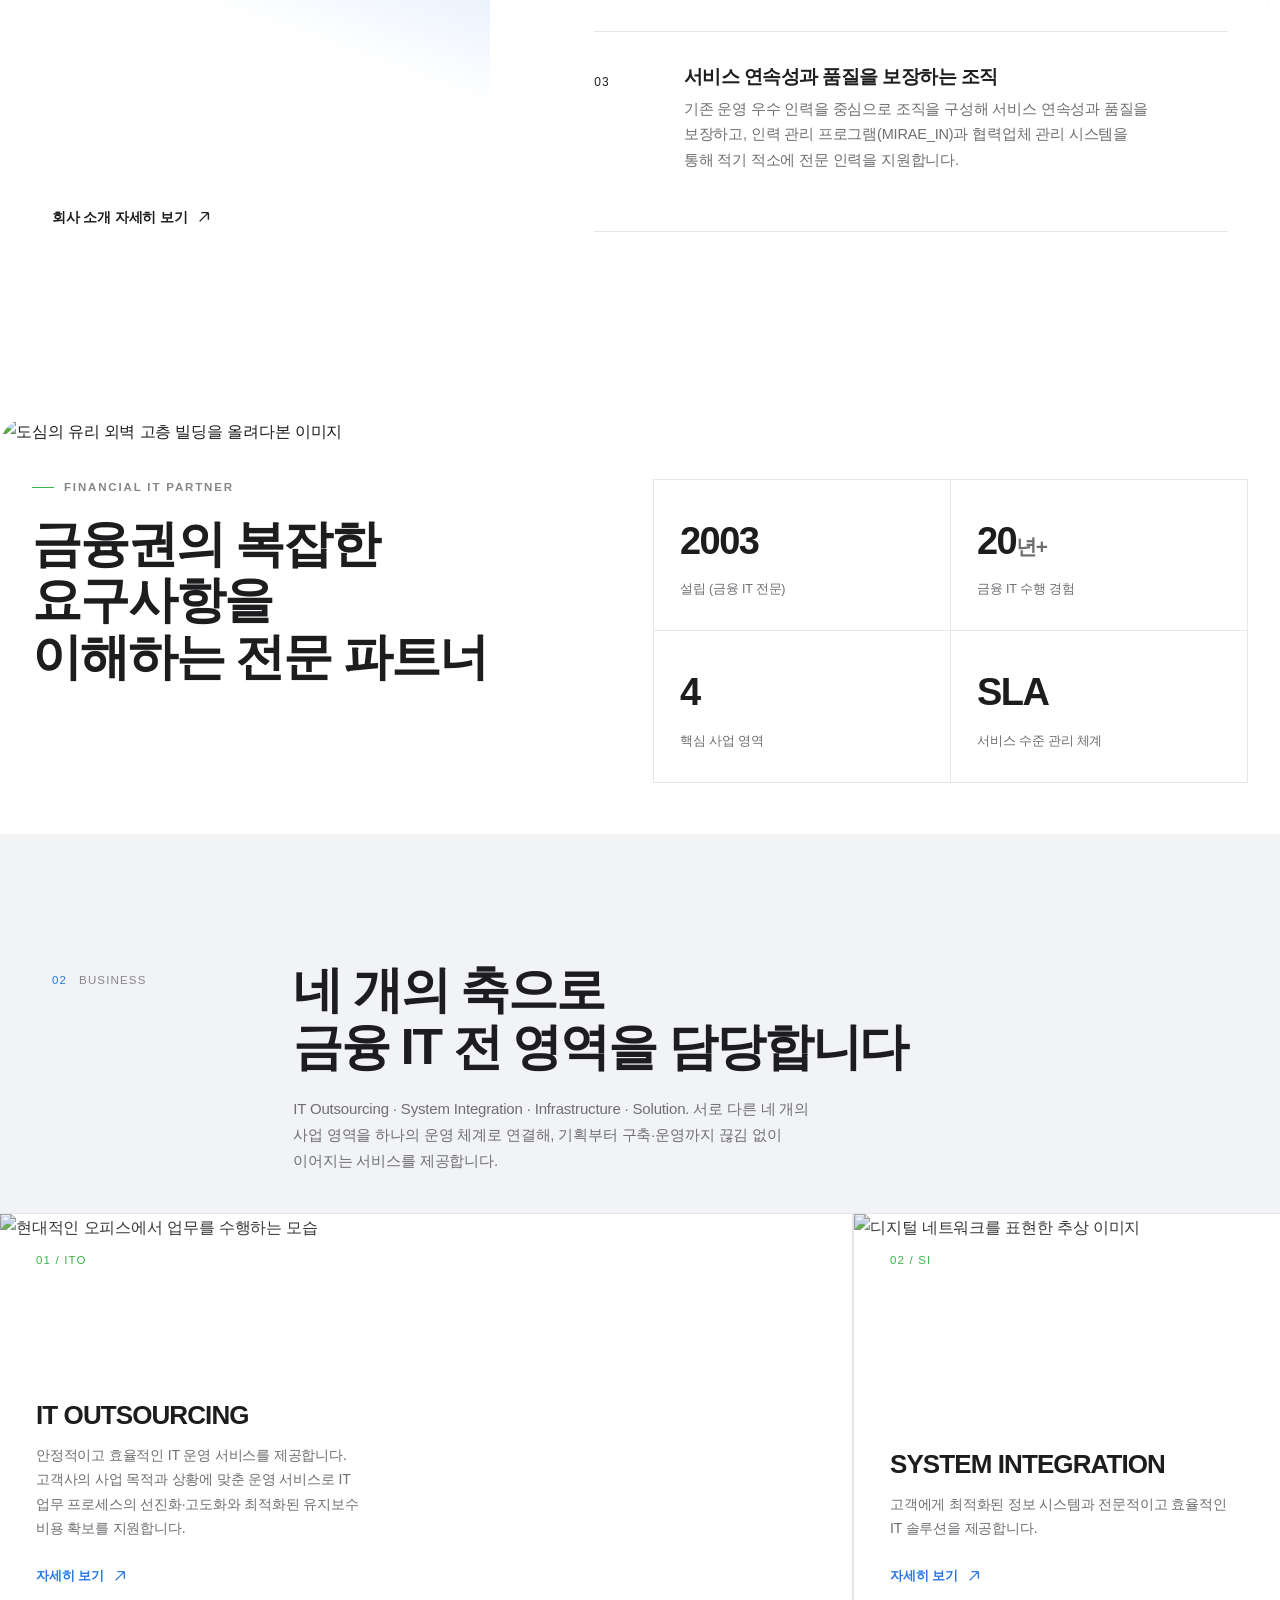
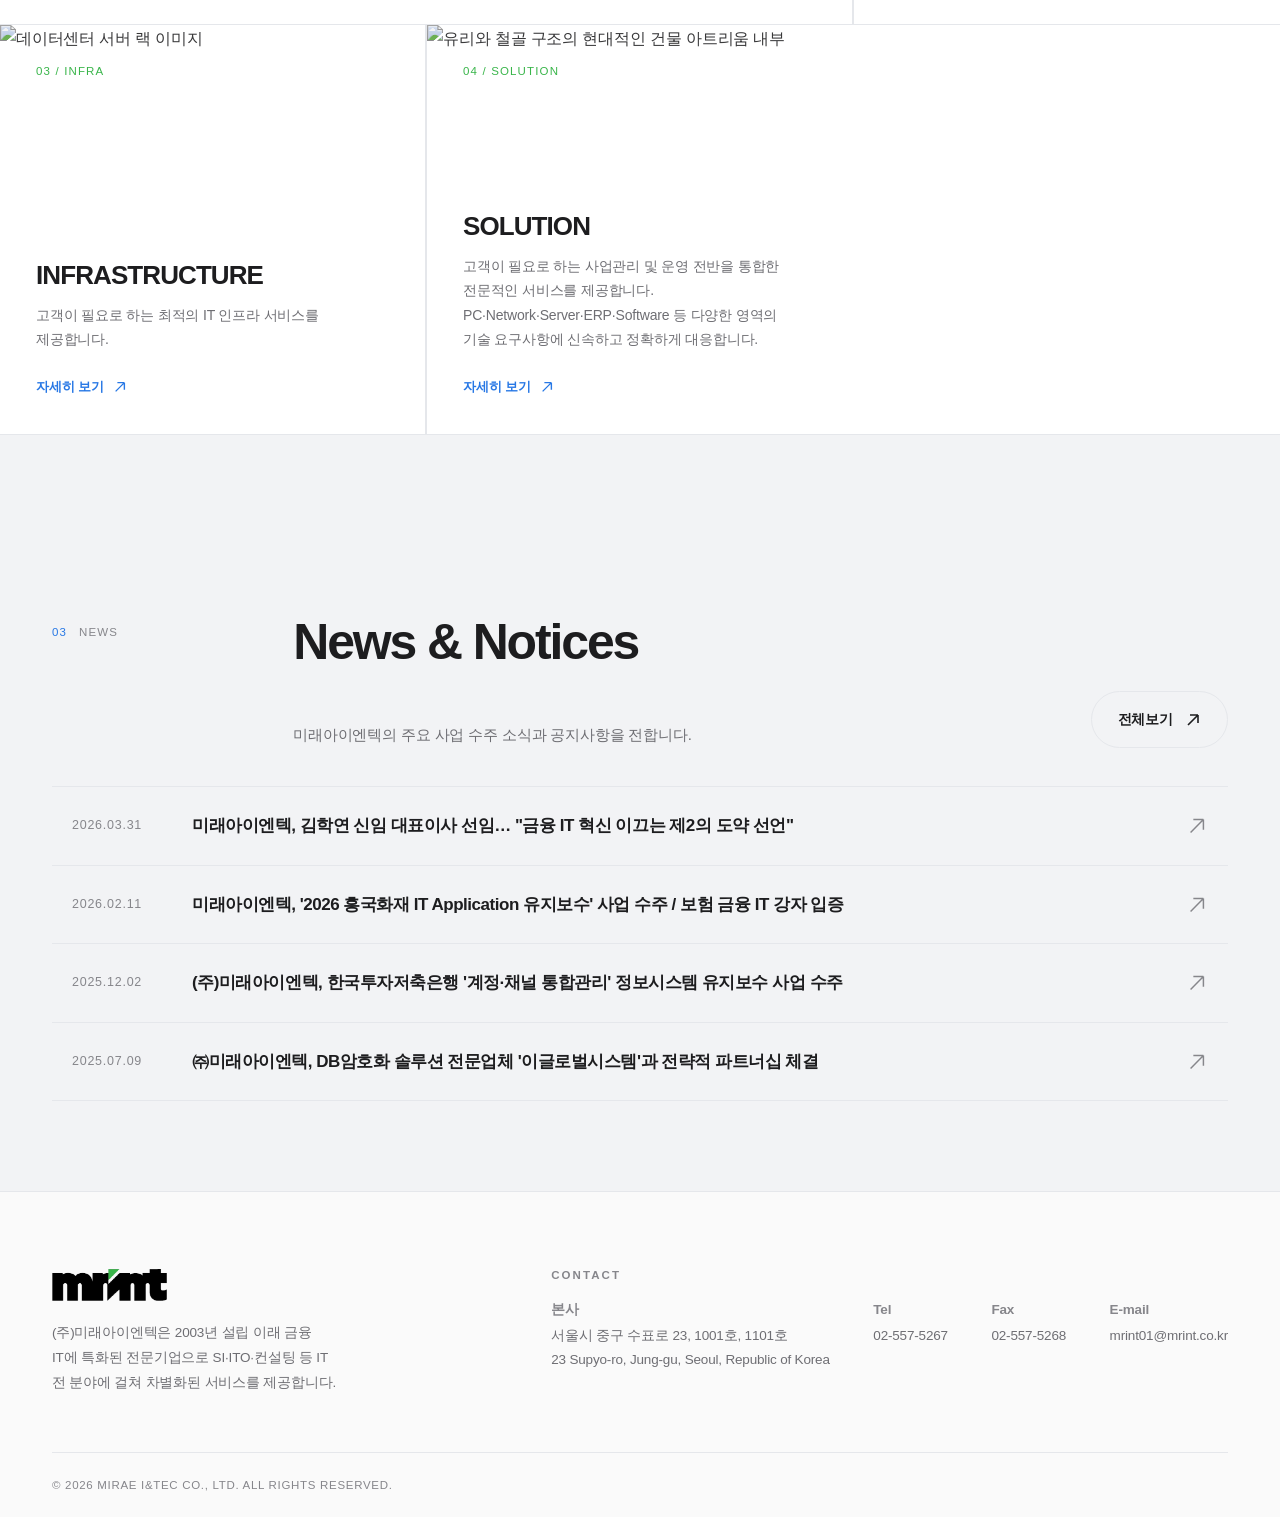
==== commit 0fec425a: "디자인 수정" ====
--- a/index.html
+++ b/index.html
@@ -1,152 +1,827 @@
-<!DOCTYPE html><html lang="ko"><head><meta charset="utf-8"><meta name="viewport" content="width=device-width, initial-scale=1"><title>미래아이엔텍 | 금융 IT Total Service Provider</title><meta name="description" content="(주)미래아이엔텍 공식 홈페이지 리뉴얼 시안. 금융·공공·제조 분야의 ITO, SI, 인프라, 솔루션 서비스를 제공합니다."><link rel="preconnect" href="https://fonts.googleapis.com"><link rel="stylesheet" href="assets/css/style.css"></head><body class=""><header class="site-header" id="siteHeader"><div class="header-inner"><a class="brand" href="index.html"><svg aria-label="미래아이엔텍 로고" class="logo-svg" viewBox="0 0 184 50" fill="none" xmlns="http://www.w3.org/2000/svg">
-<g clip-path="url(#clip0_323_312)">
-<path d="M89.8892 17.6561V0H107.738" fill="#39B54A"/>
-<path d="M180.113 33.3868C178.691 33.8459 177.356 33.8407 176.344 33.5719C175.301 33.2949 174.576 32.3593 174.576 31.291V21.893H183.989V6.14106H174.576V0L156.214 0.0133878L156.216 6.06362H144.814L144.823 9.84239C141.383 6.96402 136.58 5.75334 130.898 6.33899L130.865 6.34266C128.69 6.59493 126.654 7.29556 124.906 8.38653V6.32954H107.77V6.33111L89.8883 23.5612L89.8891 6.3298C88.6087 6.25026 87.3407 6.16574 86.1158 6.32088C84.7051 6.49938 82.6986 7.19371 81.065 8.28101V6.18621H64.5316V21.4871C64.4618 19.1918 64.0351 17.06 63.2586 15.1424C62.3741 12.9581 61.0616 11.105 59.3574 9.63501C55.8561 6.61436 50.9799 5.42862 45.2558 6.20564L45.2351 6.20852C42.9625 6.53561 40.7727 7.50189 38.9028 9.00342C38.2896 9.49588 37.7294 10.0303 37.2281 10.5989C36.0536 9.37251 34.6439 8.36002 33.035 7.59849C29.8468 6.08935 26.0743 5.62104 21.8217 6.20616L21.7917 6.21036C19.9641 6.48337 18.1668 7.19318 16.5329 8.28048V6.18569H0V49.9995H17.4136V25.8463C17.4136 24.5543 17.7026 23.6331 18.2729 23.1086C18.9682 22.4692 20.1565 22.335 21.0309 22.335C22.3519 22.335 22.8254 22.8719 22.9809 23.0485C23.4957 23.6326 23.7679 24.6233 23.7679 25.9135V49.9995H41.1139V25.8463C41.1139 24.6496 41.4371 23.7426 42.0748 23.1512C42.6419 22.6248 43.4893 22.335 44.4605 22.335C45.2593 22.335 47.1299 22.335 47.1299 25.9133V49.9992H81.9455V25.8461C81.9455 24.554 82.2345 23.6329 82.8048 23.1084C83.5 22.4689 84.6884 22.3348 85.5628 22.3348C86.8838 22.3348 87.3572 22.8716 87.5127 23.0483C88.0275 23.6323 88.2998 24.623 88.2998 25.913L88.3022 49.1085V49.9992L107.77 31.9918V49.9992H125.651V25.9256C125.651 24.9782 125.784 23.7208 126.418 23.1115C126.888 22.66 127.757 22.4309 129.002 22.4309C129.909 22.4309 130.565 22.6697 131.008 23.1611C131.534 23.7447 131.812 24.7236 131.812 25.9923V49.9992H150.096V25.3565C150.141 24.4963 150.322 23.5289 150.853 23.0168C151.321 22.5647 152.189 22.3356 153.431 22.3356C154.334 22.3356 154.989 22.5747 155.43 23.0664C155.957 23.6533 156.235 24.6377 156.235 25.9138V34.4683L156.216 35.747V35.7861C156.215 37.9993 156.555 40.0096 157.226 41.7615C157.907 43.5408 158.931 45.0701 160.269 46.3071C162.753 48.6022 166.197 49.8302 170.507 49.9567C171.094 49.9853 171.682 49.9992 172.269 49.9992C175.968 49.9992 179.62 49.4424 182.305 48.4465L184 47.8178V31.9375C184 31.9375 181.725 32.8662 180.114 33.3865L180.113 33.3868Z" fill="black"/>
-</g>
-<defs>
-<clipPath id="clip0_323_312">
-<rect width="184" height="50" fill="white"/>
-</clipPath>
-</defs>
-</svg></a><nav class="nav-desktop" aria-label="주 메뉴"><div class="nav-item"><button class="nav-link" aria-expanded="false">COMPANY</button><div class="mega"><div class="mega-inner"><a class="mega-link" href="company-mirae.html"><span class="mega-title">Mirae I&amp;Tec</span><span class="mega-desc">기업 소개 · 오시는 길</span></a><a class="mega-link" href="team.html"><span class="mega-title">Team</span><span class="mega-desc">조직 및 구성원</span></a><a class="mega-link" href="news.html"><span class="mega-title">News&amp;Notices</span><span class="mega-desc">뉴스 · 공지사항</span></a></div></div></div><div class="nav-item"><button class="nav-link" aria-expanded="false">BUSINESS</button><div class="mega"><div class="mega-inner"><a class="mega-link" href="projects.html"><span class="mega-title">Projects</span><span class="mega-desc">수행 프로젝트 아카이브</span></a><a class="mega-link" href="business-line.html"><span class="mega-title">Business Line</span><span class="mega-desc">4대 사업 영역</span></a></div></div></div></nav><div class="header-actions"><a class="btn btn-primary btn-sm" href="index.html#contact">문의하기</a><button class="hamburger" id="hamburger" aria-label="메뉴 열기" aria-expanded="false"><span></span><span></span></button></div></div></header><div class="drawer" id="drawer"><div class="dr-group"><button class="dr-btn">COMPANY<i>＋</i></button><div class="dr-list"><a href="company-mirae.html">Mirae I&amp;Tec</a><a href="team.html">Team</a><a href="news.html">News&amp;Notices</a></div></div><div class="dr-group"><button class="dr-btn">BUSINESS<i>＋</i></button><div class="dr-list"><a href="projects.html">Projects</a><a href="business-line.html">Business Line</a></div></div><div style="margin-top:26px"><a class="btn btn-primary" style="width:100%;justify-content:center" href="index.html#contact">문의하기</a></div></div><main>
-<section class="hero">
-  <div class="hero-media"><img src="assets/img/hero.jpg" alt="푸른 하늘을 배경으로 한 현대적인 유리 외벽 빌딩"></div>
-  <div class="hero-inner">
-    <div class="hero-copy reveal">
-      <span class="eyebrow">Financial IT Total Service Provider</span>
-      <h1>금융 IT의 안정성과<br>디지털 혁신을<br>함께 설계합니다.</h1>
-      <p class="lead">(주)미래아이엔텍은 최고의 기술력과 비즈니스에 대한 깊이 있는 이해를 바탕으로 고객의 Digital transformation을 실현합니다.</p>
-      <div class="hero-cta">
-        <a class="btn btn-primary" href="business-line.html">사업 영역 보기 <span>→</span></a>
-        <a class="btn btn-ghost" href="projects.html">수행 프로젝트</a>
+<!DOCTYPE html>
+<html lang="ko">
+
+<head>
+  <meta charset="utf-8">
+  <script>document.documentElement.className = 'js';</script>
+  <meta name="viewport" content="width=device-width, initial-scale=1">
+  <title>미래아이엔텍 MRINT | 금융 IT Total Service Provider</title>
+  <meta name="description"
+    content="미래아이엔텍은 2003년 설립 이래 금융권 IT에 특화된 전문기업으로, ITO·SI·인프라·솔루션 등 IT 전 분야에 걸쳐 차별화된 서비스를 제공합니다.">
+  <link rel="preconnect" href="https://cdn.jsdelivr.net">
+  <link rel="stylesheet"
+    href="https://cdn.jsdelivr.net/gh/orioncactus/pretendard@v1.3.9/dist/web/variable/pretendardvariable-dynamic-subset.min.css">
+  <link rel="stylesheet" href="css/style.css">
+  <link rel="stylesheet" href="css/good-theme.css">
+</head>
+
+<body>
+  <!-- ===================== HEADER ===================== -->
+  <header class="hd" id="hd">
+    <div class="wrap hd__in">
+      <a class="brand" href="#/" data-nav>
+        <img class="brand__logo" src="images/logo.png" alt="미래아이엔텍 MRINT 로고">
+        <span class="brand__txt"><b>미래아이엔텍</b><i>Mirae I&amp;Tec</i></span>
+      </a>
+      <nav class="nav" aria-label="주 메뉴">
+        <div class="nav__item">
+          <a class="nav__link" href="#/company/mirae" data-nav>COMPANY
+            <svg class="nav__caret" viewBox="0 0 10 10" fill="none" stroke="currentColor" stroke-width="1.4">
+              <path d="M1 3l4 4 4-4" />
+            </svg>
+          </a>
+          <div class="mega">
+            <a href="#/company/mirae" data-nav><em>01</em><span><b>Mirae I&amp;Tec</b><i>기업 소개 · 비전 · 오시는
+                  길</i></span></a>
+            <a href="#/company/team" data-nav><em>02</em><span><b>Team</b><i>대표이사 및 5개 전문 조직</i></span></a>
+            <a href="#/company/news" data-nav><em>03</em><span><b>News&amp;Notices</b><i>뉴스 · 공지사항</i></span></a>
+          </div>
+        </div>
+        <div class="nav__item">
+          <a class="nav__link" href="#/business/business-line" data-nav>BUSINESS
+            <svg class="nav__caret" viewBox="0 0 10 10" fill="none" stroke="currentColor" stroke-width="1.4">
+              <path d="M1 3l4 4 4-4" />
+            </svg>
+          </a>
+          <div class="mega">
+            <a href="#/business/projects" data-nav><em>01</em><span><b>Projects</b><i>수행 프로젝트 전체 목록</i></span></a>
+            <a href="#/business/business-line" data-nav><em>02</em><span><b>Business Line</b><i>ITO · SI · 인프라 ·
+                  솔루션</i></span></a>
+          </div>
+        </div>
+      </nav>
+      <div class="hd__act">
+        <button class="btn btn--ghost btn--sm hd__cta" type="button" data-open-search>
+          <span>SEARCH</span>
+          <svg class="btn__ico" viewBox="0 0 16 16" fill="none" stroke="currentColor" stroke-width="1.6">
+            <circle cx="7" cy="7" r="4.6" />
+            <path d="M10.6 10.6L14 14" />
+          </svg>
+        </button>
+        <button class="burger" type="button" aria-label="메뉴 열기" id="burger"><i></i></button>
       </div>
     </div>
-    <div class="hero-meta reveal">
-      <div><span>Since</span><strong>2003</strong></div>
-      <div><span>Business</span><strong>ITO · SI · Infra · Solution</strong></div>
-      <div><span>Industry</span><strong>금융 · 공공 · 제조</strong></div>
-      <div><span>Office</span><strong>서울시 중구 수표로 23</strong></div>
+  </header>
+
+  <!-- ===================== MOBILE NAV ===================== -->
+  <div class="mnav" id="mnav">
+    <div class="mnav__grp">
+      <span>COMPANY</span>
+      <a href="#/company/mirae" data-nav>Mirae I&amp;Tec<small>기업 소개 · 비전 · 오시는 길</small></a>
+      <a href="#/company/team" data-nav>Team<small>대표이사 및 5개 전문 조직</small></a>
+      <a href="#/company/news" data-nav>News&amp;Notices<small>뉴스 · 공지사항</small></a>
+    </div>
+    <div class="mnav__grp">
+      <span>BUSINESS</span>
+      <a href="#/business/projects" data-nav>Projects<small>수행 프로젝트 전체 목록</small></a>
+      <a href="#/business/business-line" data-nav>Business Line<small>ITO · SI · 인프라 · 솔루션</small></a>
+    </div>
+    <div class="mnav__foot">
+      서울시 중구 수표로 23, 1001호, 1101호<br>
+      T. 02-557-5267 &nbsp;·&nbsp; F. 02-557-5268<br>
+      E. mrint01@mrint.co.kr
     </div>
   </div>
-</section>
-
-<section class="section"><div class="wrap">
-  <div class="split">
-    <div class="reveal">
-      <span class="eyebrow">Company Introduction</span>
-      <h2>고객의 Digital transformation을 실현하는 IT Total Service Provider</h2>
-      <p class="lead">IT인프라부터 사용자 지원을 위한 Help Desk까지 IT 환경 전반을 구축하고 관리하여 고객의 생산성 및 효율성을 극대화하기 위한 솔루션을 제공합니다.</p>
-      <p class="muted" style="margin-top:20px">우리는 2003년부터 다양한 고객들과 디지털 전환 작업을 함께하며 쌓인 노하우와 신뢰를 바탕으로 컨설팅, ITO, 하드웨어, 네트워크 및 보안 등 고객이 필요로 하는 모든 IT 서비스를 제공하고 있습니다.</p>
-      <div style="margin-top:30px;display:flex;gap:12px;flex-wrap:wrap">
-        <a class="btn btn-ghost" href="company-mirae.html">기업 소개</a>
-        <a class="link-arrow" href="team.html" style="align-self:center">조직 소개 <span>→</span></a>
-      </div>
-    </div>
-    <div class="reveal"><div class="frame r43"><img src="assets/img/b1.jpg" alt="유리와 금속 소재의 현대적인 빌딩 외벽"></div></div>
-  </div>
-</div></section>
-
-<section class="section--tight"><div class="wrap">
-  <div class="band reveal"><img src="assets/img/b2.jpg" alt="밝은 자연광의 고층 빌딩 구조">
-    <div class="band-copy">
-      <span class="eyebrow">Structure &amp; Stability</span>
-      <h3 style="margin:16px 0 12px">정교한 구조가 만들어내는 안정성</h3>
-      <p class="muted" style="font-size:15.5px">금융 시스템이 요구하는 안정성과 확장성은 체계적인 설계에서 시작됩니다. 미래아이엔텍은 구축부터 운영까지 하나의 구조로 이어지는 IT 서비스를 제공합니다.</p>
+
+  <!-- ===================== SEARCH OVERLAY ===================== -->
+  <div class="ovl" id="srch" style="z-index:130;padding-top:clamp(84px,10vw,120px)">
+    <div class="wrap">
+      <span class="eyebrow">SEARCH</span>
+      <h2 class="h-lg" style="color:var(--text);margin:18px 0 26px">무엇을 찾으시나요?</h2>
+      <input id="srchIn" type="search" placeholder="프로젝트, 뉴스, 사업분야 검색" autocomplete="off"
+        style="width:100%;background:transparent;border:0;border-bottom:2px solid var(--text);color:var(--text);font:inherit;font-size:clamp(20px,3vw,32px);font-weight:700;letter-spacing:-0.035em;padding:16px 0;outline:none">
+      <ul id="srchOut" style="margin-top:26px;border-top:1px solid var(--hair);max-height:46vh;overflow:auto"></ul>
+      <button class="btn btn--line btn--sm" style="margin-top:28px" type="button"
+        data-close-search><span>닫기</span></button>
     </div>
   </div>
-</div></section>
-
-<section class="section"><div class="wrap">
-  <div class="sec-head reveal">
-    <span class="eyebrow">Business / Service</span>
-    <h2>네 개의 사업 영역이 하나의 운영 체계로 연결됩니다</h2>
-    <p class="lead">각 사업 영역은 독립된 전문 조직이 담당하고, ITO·SI·인프라·솔루션이 유기적으로 연계되어 실제 운영까지 고려한 Total IT 서비스를 실현합니다.</p>
-  </div>
-  <div class="biz"><div class="biz-row"><span class="biz-num">01</span><h3>IT OUTSOURCING</h3><div><p>안정적이고 효율적인 IT 운영 서비스를 제공합니다.</p><a class="link-arrow" href="business-line-ito.html" style="margin-top:14px">상세 보기 <span>→</span></a></div><div class="biz-media"><img src="assets/img/b2.jpg" alt="IT OUTSOURCING 관련 이미지"></div></div><div class="biz-row"><span class="biz-num">02</span><h3>SYSTEM INTEGRATION</h3><div><p>고객에게 최적화된 정보 시스템과 전문적이고 효율적인 IT 솔루션을 제공합니다.</p><a class="link-arrow" href="business-line-si.html" style="margin-top:14px">상세 보기 <span>→</span></a></div><div class="biz-media"><img src="assets/img/b3.jpg" alt="SYSTEM INTEGRATION 관련 이미지"></div></div><div class="biz-row"><span class="biz-num">03</span><h3>INFRASTRUCTURE</h3><div><p>고객이 필요로 하는 최적의 IT 인프라 서비스를 제공합니다.</p><a class="link-arrow" href="business-line-infra.html" style="margin-top:14px">상세 보기 <span>→</span></a></div><div class="biz-media"><img src="assets/img/b5.jpg" alt="INFRASTRUCTURE 관련 이미지"></div></div><div class="biz-row"><span class="biz-num">04</span><h3>SOLUTION</h3><div><p>고객이 필요로 하는 사업관리 및 운영 전반을 통합한 전문적인 서비스를 제공합니다.</p><a class="link-arrow" href="business-line-solution.html" style="margin-top:14px">상세 보기 <span>→</span></a></div><div class="biz-media"><img src="assets/img/b4.jpg" alt="SOLUTION 관련 이미지"></div></div></div>
-</div></section>
-
-<section class="section tech"><div class="wrap">
-  <svg class="wave" viewBox="0 0 1200 600" preserveAspectRatio="none" aria-hidden="true">
-    <g fill="none" stroke="#DFF4F7" stroke-width="1">
-      <path d="M-40 470 C 220 470 300 120 620 120 S 1000 430 1240 300"/>
-      <path d="M-40 500 C 240 500 320 150 630 150 S 1010 460 1240 330"/>
-      <path d="M-40 530 C 260 530 340 180 640 180 S 1020 490 1240 360"/>
-    </g>
-    <g fill="none" stroke="#EAF2FC" stroke-width="1">
-      <path d="M-40 600 C 300 600 380 240 700 240 S 1060 540 1240 430"/>
-      <path d="M-40 640 C 320 640 400 270 710 270 S 1070 570 1240 460"/>
-    </g>
-  </svg>
-  <div class="sec-head reveal" style="position:relative;z-index:2">
-    <span class="eyebrow">Technology / Competitiveness</span>
-    <h2>기술 역량을 운영의 언어로 증명합니다</h2>
-    <p class="lead">SLA 기반 정량적 품질관리, 멀티 벤더 기술지원, DB암호화 솔루션, AI 기반 운영 자동화까지 — 미래아이엔텍의 기술 역량은 실제 수행 조직의 역할과 방법론으로 정의됩니다.</p>
-  </div>
-  <div class="caps reveal" style="position:relative;z-index:2">
-    <div class="cap"><span class="idx">01</span><h4>SLA 기반 정량적 품질관리</h4><p>ITO 서비스 전환 컨설팅과 서비스 수준협약(SLA) 기반 KPI 설계·적용으로 품질 수준을 측정·관리합니다.</p></div>
-    <div class="cap"><span class="idx">02</span><h4>금융권 규제 대응 역량</h4><p>금융권 대외기관 연계, 규제 대응 시스템 구축 등 고난이도 프로젝트에서 축적된 노하우를 보유하고 있습니다.</p></div>
-    <div class="cap"><span class="idx">03</span><h4>인프라 예방 관리 체계</h4><p>정기점검 및 예·경보 중심의 예방 관리와 멀티 벤더/장비 지원으로 운영 효율화를 실현합니다.</p></div>
-    <div class="cap"><span class="idx">04</span><h4>DB암호화 솔루션</h4><p>DBMS에 종속되지 않는 이기종 간 암호화, 무중단 구축, 암호화 색인 검색을 지원하는 솔루션을 공급합니다.</p></div>
-    <div class="cap"><span class="idx">05</span><h4>AI 기반 운영 자동화</h4><p>AI 기반 자동화 기술을 접목하여 운영 효율성을 극대화하고 운영 체계를 지속적으로 선진화합니다.</p></div>
-    <div class="cap"><span class="idx">06</span><h4>차세대 기술 R&amp;D</h4><p>AI, 클라우드, 빅데이터 기반 신규 서비스 모델을 기획하고 사업화까지 주도하는 전략형 R&amp;D 조직을 운영합니다.</p></div>
-  </div>
-  <p class="ph-note" style="position:relative;z-index:2">※ 기술 소개 영역은 기존 홈페이지에 공개된 조직 역할 및 사업 내용을 기반으로 구성했습니다. 별도의 인증·특허·기술 지표는 확인된 정보가 없어 임의로 생성하지 않았습니다.</p>
-</div></section>
-
-<section class="section"><div class="wrap">
-  <div class="sec-head reveal">
-    <span class="eyebrow">Business Performance / Trust</span>
-    <h2>공개된 프로젝트로 증명하는 수행 이력</h2>
-    <p class="lead">기존 홈페이지에 등록된 수행 프로젝트를 기준으로, 금융권을 중심으로 한 고객사와 사업 영역을 정리했습니다.</p>
-  </div>
-  <div class="statline reveal">
-    <div><span class="eyebrow">등록 프로젝트</span><b>20<span style="font-size:20px">건</span></b><p class="ph-note" style="margin-top:8px">기존 홈페이지 Projects 목록 기준</p></div>
-    <div><span class="eyebrow">사업 개시</span><b>2003</b><p class="ph-note" style="margin-top:8px">기존 홈페이지 기업 소개 기준</p></div>
-    <div class="ph"><span class="eyebrow">추가 실적 지표</span><b>00</b><p class="ph-note" style="margin-top:8px">매출·인원·수주 건수 등 공개되지 않은 지표는 실제 데이터 입력 영역입니다.</p></div>
-  </div>
-  <h4 style="margin:66px 0 18px">프로젝트 수행 고객사 (기존 홈페이지 공개 기준)</h4>
-  <p class="muted" style="max-width:900px;font-size:15.5px">농협은행 · 흥국화재 · 흥국생명 · 한국투자저축은행 · SC제일은행 · 경동나비엔 · KDB캐피탈 · 애큐온저축은행 · 티알엔 · BNK캐피탈 · 라이나손해보험 · 태광그룹 · 현대카드 · IBK기업은행 · 한국은행 · 현대차증권 · MG새마을금고 · SBI저축은행 · 애큐온캐피탈 · 이글로벌시스템</p>
-  <div style="margin-top:34px"><a class="btn btn-ghost" href="projects.html">전체 프로젝트 보기</a></div>
-</div></section>
-
-<section class="section--tight"><div class="wrap">
-  <div style="display:flex;justify-content:space-between;align-items:flex-end;gap:20px;flex-wrap:wrap">
-    <div class="sec-head reveal" style="max-width:620px">
-      <span class="eyebrow">News / Notice</span>
-      <h2>기업 소식</h2>
+
+  <!-- ===================== HOME ===================== -->
+  <main>
+    <section class="page is-on" id="page-home">
+
+      <!-- HERO -->
+      <div class="hero">
+        <div class="hero__bg">
+          <img src="images/hero.jpg" alt="푸른 하늘을 배경으로 유리 고층 빌딩을 올려다본 로우앵글 이미지">
+        </div>
+        <div class="hero__grid"></div>
+        <div class="hero__scroll"><span>SCROLL</span><i></i></div>
+        <div class="hero__in wrap">
+          <div class="hero__top">
+            <div>
+              <span class="hero__tag">IT Total Service Provider · Est. 2003</span>
+              <h1>금융 IT의 <em>신뢰</em>를<br>기술로 <span class="out">완성</span>합니다</h1>
+              <p class="hero__desc">고객 경쟁력 강화를 위해 끊임없이 노력하는 IT Total Service Provider. (주)미래아이엔텍은 2003년 설립 이래 금융·공공 분야의
+                IT 환경 전반을 구축하고 운영해 온 금융 IT 전문기업입니다.</p>
+            </div>
+          </div>
+        </div>
+      </div>
+
+      <!-- CLIENTS -->
+      <div class="clients">
+        <div class="clients__lbl"><span>Main Clients</span><span style="color:rgba(47,128,237,.9)">금융권 중심의 검증된
+            고객사</span></div>
+        <div class="marquee">
+          <span>흥국생명</span><span>IBK기업은행</span><span>현대차증권</span><span>SC제일은행</span><span>SBI저축은행</span><span>애큐온캐피탈</span><span>한국투자저축은행</span><span>흥국화재</span><span>KDB캐피탈</span><span>현대카드</span><span>라이나손해보험</span><span>BNK캐피탈</span><span>한국투자캐피탈</span><span>태광그룹</span><span>산림조합중앙회</span><span>경동나비엔</span>
+          <span>흥국생명</span><span>IBK기업은행</span><span>현대차증권</span><span>SC제일은행</span><span>SBI저축은행</span><span>애큐온캐피탈</span><span>한국투자저축은행</span><span>흥국화재</span><span>KDB캐피탈</span><span>현대카드</span><span>라이나손해보험</span><span>BNK캐피탈</span><span>한국투자캐피탈</span><span>태광그룹</span><span>산림조합중앙회</span><span>경동나비엔</span>
+        </div>
+      </div>
+
+      <!-- 01 COMPANY -->
+      <section class="sec">
+        <div class="grid-lines"></div>
+        <div class="wrap">
+          <div class="sec-head reveal">
+            <div class="sec-head__rail"><span class="idx">01</span><span class="mono"
+                style="color:var(--ink-40)">Company</span></div>
+            <div>
+              <h2 class="h-lg sec-head__title">금융의 안정성과<br>디지털 혁신을 함께 설계합니다</h2>
+            </div>
+          </div>
+          <div class="intro">
+            <div class="intro__aside reveal">
+              <p class="lead">(주)미래아이엔텍은 최고의 기술력과 비즈니스에 대한 깊이 있는 이해를 바탕으로 고객의 Digital transformation을 실현합니다. IT 인프라부터
+                사용자 지원을 위한 Help Desk까지 IT 환경 전반을 구축하고 관리하여 고객의 생산성과 효율성을 극대화하기 위한 솔루션을 제공합니다.</p>
+              <p class="lead" style="margin-top:16px">2003년부터 다양한 고객과 디지털 전환 작업을 함께하며 쌓은 노하우와 신뢰를 바탕으로 컨설팅, ITO, 하드웨어,
+                네트워크 및 보안 등 고객이 필요로 하는 모든 IT 서비스를 제공하고 있습니다.</p>
+              <figure class="intro__fig">
+                <img src="https://sspark.genspark.ai/i/3zd4HJDZ93FeDsOf?width=2560" alt="현대적인 오피스 빌딩의 유리 외벽 반사 이미지">
+              </figure>
+              <a class="lnk" href="#/company/mirae" data-nav style="margin-top:26px">회사 소개 자세히 보기
+                <svg width="14" height="14" viewBox="0 0 16 16" fill="none" stroke="currentColor" stroke-width="1.6">
+                  <path d="M3 13L13 3M13 3H5M13 3v8" />
+                </svg></a>
+            </div>
+            <div class="value reveal" data-d="1">
+              <div class="value__row">
+                <em>01</em>
+                <div>
+                  <h3 class="h-sm">금융 도메인에 대한 깊이 있는 이해</h3>
+                  <p>은행·보험·저축은행·캐피탈 등 금융 전 업권의 시스템 구축과 운영 경험을 바탕으로, 복잡한 금융 업무 요구사항을 정확하게 해석하고 안정적으로 구현합니다.</p>
+                </div>
+              </div>
+              <div class="value__row">
+                <em>02</em>
+                <div>
+                  <h3 class="h-sm">검증된 프로젝트 수행 경험</h3>
+                  <p>2003년 설립 이후 20년 이상의 업무 수행 경험을 보유하고 있으며, 흥국생명·IBK기업은행·현대차증권·SC제일은행·SBI저축은행·애큐온캐피탈 등 금융권 고객과 다양한 사업을
+                    수행해 왔습니다.</p>
+                </div>
+              </div>
+              <div class="value__row">
+                <em>03</em>
+                <div>
+                  <h3 class="h-sm">서비스 연속성과 품질을 보장하는 조직</h3>
+                  <p>기존 운영 우수 인력을 중심으로 조직을 구성해 서비스 연속성과 품질을 보장하고, 인력 관리 프로그램(MIRAE_IN)과 협력업체 관리 시스템을 통해 적기 적소에 전문 인력을
+                    지원합니다.</p>
+                </div>
+              </div>
+            </div>
+          </div>
+        </div>
+      </section>
+
+      <!-- DARK BAND -->
+      <section class="band">
+        <img src="https://sspark.genspark.ai/i/7VCzsJghcWMQxlhi?width=2560" alt="도심의 유리 외벽 고층 빌딩을 올려다본 이미지">
+        <div class="band__in">
+          <div class="reveal">
+            <span class="eyebrow">Financial IT Partner</span>
+            <h2 class="h-lg" style="margin-top:18px">금융권의 복잡한 요구사항을<br>이해하는 전문 파트너</h2>
+            <p class="lead" style="margin-top:18px">체계적인 방법론, 정형화된 프로세스, 최신 기술로 고품격 IT 서비스를 제공합니다. 서비스 수준 관리 체계를 정착시키기
+              위한 단계적인 SLA 적용 방안을 수립하여 체계적이고 효율적인 서비스를 제공합니다.</p>
+          </div>
+          <div class="band__facts reveal" data-d="1">
+            <div><b>2003</b><span>설립 (금융 IT 전문)</span></div>
+            <div><b>20<span style="font-size:.55em">년+</span></b><span>금융 IT 수행 경험</span></div>
+            <div><b>4</b><span>핵심 사업 영역</span></div>
+            <div><b>SLA</b><span>서비스 수준 관리 체계</span></div>
+          </div>
+        </div>
+      </section>
+
+      <!-- 02 BUSINESS LINE -->
+      <section class="sec sec--gray" style="padding-top:0">
+        <div class="wrap" style="padding-top:clamp(72px,10vw,150px)">
+          <div class="sec-head reveal">
+            <div class="sec-head__rail"><span class="idx">02</span><span class="mono"
+                style="color:var(--ink-40)">Business</span></div>
+            <div>
+              <h2 class="h-lg sec-head__title">네 개의 축으로<br>금융 IT 전 영역을 담당합니다</h2>
+              <div class="sec-head__body">
+                <p class="lead">IT Outsourcing · System Integration · Infrastructure · Solution. 서로 다른 네 개의 사업 영역을 하나의
+                  운영 체계로 연결해, 기획부터 구축·운영까지 끊김 없이 이어지는 서비스를 제공합니다.</p>
+              </div>
+            </div>
+          </div>
+        </div>
+        <div class="mods" style="border-top:1px solid var(--hair)">
+          <a class="mod mod--wide" href="#/business/business-line/ito" data-nav
+            style="border-right:1px solid var(--hair)">
+            <div class="mod__img"><img src="https://sspark.genspark.ai/i/fH7KyLyOjilFM6U8?width=2560"
+                alt="현대적인 오피스에서 업무를 수행하는 모습"></div>
+            <div class="mod__in">
+              <div class="mod__top"><span class="mono" style="color:var(--cyan)">01 / ITO</span></div>
+              <h3>IT OUTSOURCING</h3>
+              <p>안정적이고 효율적인 IT 운영 서비스를 제공합니다. 고객사의 사업 목적과 상황에 맞춘 운영 서비스로 IT 업무 프로세스의 선진화·고도화와 최적화된 유지보수 비용 확보를 지원합니다.
+              </p>
+              <span class="mod__foot">자세히 보기 <svg width="14" height="14" viewBox="0 0 16 16" fill="none"
+                  stroke="currentColor" stroke-width="1.6">
+                  <path d="M3 13L13 3M13 3H5M13 3v8" />
+                </svg></span>
+            </div>
+          </a>
+          <a class="mod mod--half" href="#/business/business-line/si" data-nav>
+            <div class="mod__img"><img src="https://sspark.genspark.ai/i/DwACFArSqNNVmRDL?width=2560"
+                alt="디지털 네트워크를 표현한 추상 이미지"></div>
+            <div class="mod__in">
+              <div class="mod__top"><span class="mono" style="color:var(--cyan)">02 / SI</span></div>
+              <h3>SYSTEM INTEGRATION</h3>
+              <p>고객에게 최적화된 정보 시스템과 전문적이고 효율적인 IT 솔루션을 제공합니다.</p>
+              <span class="mod__foot">자세히 보기 <svg width="14" height="14" viewBox="0 0 16 16" fill="none"
+                  stroke="currentColor" stroke-width="1.6">
+                  <path d="M3 13L13 3M13 3H5M13 3v8" />
+                </svg></span>
+            </div>
+          </a>
+          <a class="mod mod--half" href="#/business/business-line/infra" data-nav
+            style="border-right:1px solid var(--hair)">
+            <div class="mod__img"><img src="https://sspark.genspark.ai/i/B9Z7d9ONrrV2J2IP?width=2560"
+                alt="데이터센터 서버 랙 이미지"></div>
+            <div class="mod__in">
+              <div class="mod__top"><span class="mono" style="color:var(--cyan)">03 / INFRA</span></div>
+              <h3>INFRASTRUCTURE</h3>
+              <p>고객이 필요로 하는 최적의 IT 인프라 서비스를 제공합니다.</p>
+              <span class="mod__foot">자세히 보기 <svg width="14" height="14" viewBox="0 0 16 16" fill="none"
+                  stroke="currentColor" stroke-width="1.6">
+                  <path d="M3 13L13 3M13 3H5M13 3v8" />
+                </svg></span>
+            </div>
+          </a>
+          <a class="mod mod--wide" href="#/business/business-line/solution" data-nav>
+            <div class="mod__img"><img src="https://sspark.genspark.ai/i/sA3yvT5nzUdq1iRw?width=2560"
+                alt="유리와 철골 구조의 현대적인 건물 아트리움 내부"></div>
+            <div class="mod__in">
+              <div class="mod__top"><span class="mono" style="color:var(--cyan)">04 / SOLUTION</span></div>
+              <h3>SOLUTION</h3>
+              <p>고객이 필요로 하는 사업관리 및 운영 전반을 통합한 전문적인 서비스를 제공합니다. PC·Network·Server·ERP·Software 등 다양한 영역의 기술 요구사항에 신속하고
+                정확하게 대응합니다.</p>
+              <span class="mod__foot">자세히 보기 <svg width="14" height="14" viewBox="0 0 16 16" fill="none"
+                  stroke="currentColor" stroke-width="1.6">
+                  <path d="M3 13L13 3M13 3H5M13 3v8" />
+                </svg></span>
+            </div>
+          </a>
+        </div>
+      </section>
+
+      <!-- 03 NEWS -->
+      <section class="sec sec--gray">
+        <div class="wrap">
+          <div class="sec-head reveal">
+            <div class="sec-head__rail"><span class="idx">03</span><span class="mono"
+                style="color:var(--ink-40)">News</span></div>
+            <div>
+              <h2 class="h-lg sec-head__title">News &amp; Notices</h2>
+              <div class="sec-head__body">
+                <p class="lead">미래아이엔텍의 주요 사업 수주 소식과 공지사항을 전합니다.</p>
+                <a class="btn btn--line" href="#/company/news" data-nav><span>전체보기</span>
+                  <svg class="btn__ico" viewBox="0 0 16 16" fill="none" stroke="currentColor" stroke-width="1.6">
+                    <path d="M3 13L13 3M13 3H5M13 3v8" />
+                  </svg></a>
+              </div>
+            </div>
+          </div>
+          <div class="list" id="homeNews"></div>
+        </div>
+      </section>
+    </section><!-- /page-home -->
+
+    <!-- ===================== PAGE : MIRAE I&TEC ===================== -->
+    <section class="page" id="page-mirae">
+      <div class="phero">
+        <img src="https://sspark.genspark.ai/i/t1pErGiIU5ONH3iH?width=2560" alt="유리 외벽이 반사되는 현대적인 빌딩 외관">
+        <div class="grid-lines grid-lines--dark"></div>
+        <div class="wrap phero__in">
+          <nav class="crumb"><a href="#/" data-nav>Home</a><i>/</i><span>Company</span><i>/</i><span>Mirae
+              I&amp;Tec</span></nav>
+          <h1 class="h-xl">Mirae I&amp;Tec</h1>
+          <p class="lead">최고의 기술력과 비즈니스에 대한 깊이 있는 이해를 바탕으로 고객의 Digital transformation을 실현합니다.</p>
+          <div class="phero__meta">
+            <span class="chip chip--blue">Est. 2003</span>
+            <span class="chip">금융 IT 전문</span>
+            <span class="chip">서울 중구 수표로 23</span>
+          </div>
+        </div>
+      </div>
+
+      <section class="sec">
+        <div class="wrap">
+          <div class="sec-head reveal">
+            <div class="sec-head__rail"><span class="idx">01</span><span class="mono"
+                style="color:var(--ink-40)">Introduction</span></div>
+            <div>
+              <h2 class="h-lg sec-head__title">기업 소개</h2>
+            </div>
+          </div>
+          <div class="dtl">
+            <div class="dtl__body reveal">
+              <h2>(주)미래아이엔텍은</h2>
+              <p>최고의 기술력과 비즈니스에 대한 깊이 있는 이해를 바탕으로 고객의 Digital transformation을 실현합니다. IT 인프라부터 사용자 지원을 위한 Help Desk까지 IT
+                환경 전반을 구축하고 관리하여, 고객의 생산성 및 효율성을 극대화하기 위한 솔루션을 제공합니다.</p>
+              <p>우리는 2003년부터 다양한 고객들과 디지털 전환 작업을 함께하며 쌓인 노하우와 신뢰를 바탕으로 컨설팅, ITO, 하드웨어, 네트워크 및 보안 등 고객이 필요로 하는 모든 IT 서비스를
+                제공하고 있습니다.</p>
+              <figure class="dtl__fig">
+                <img src="https://sspark.genspark.ai/i/Rfg17mOGP0IcHwSC?width=2560" alt="유리와 철골로 구성된 현대 건축물의 내부 구조">
+              </figure>
+              <h2>핵심 가치와 비전</h2>
+              <ul>
+                <li><b>고객 중심</b> — 고객의 사업 목적과 상황에 맞춘 최적화된 운영·구축 서비스를 제공합니다.</li>
+                <li><b>전문성</b> — 금융 분야에 대한 깊이 있는 이해도와 분야별 전문 인력을 보유하고 있습니다.</li>
+                <li><b>신뢰</b> — 20년 이상의 업무 수행 경험과 검증된 방법론으로 안정적인 서비스를 보장합니다.</li>
+                <li><b>지속성</b> — 기존 운영 우수 인력을 중심으로 조직을 구성해 서비스 연속성과 품질을 유지합니다.</li>
+              </ul>
+              <p style="margin-top:26px"><a class="btn btn--line" href="#/company/team" data-nav><span>조직 및 팀 소개
+                    보기</span>
+                  <svg class="btn__ico" viewBox="0 0 16 16" fill="none" stroke="currentColor" stroke-width="1.6">
+                    <path d="M3 13L13 3M13 3H5M13 3v8" />
+                  </svg></a></p>
+            </div>
+            <aside class="dtl__side reveal" data-d="1">
+              <dl>
+                <div>
+                  <dt>Company</dt>
+                  <dd>주식회사 미래아이엔텍 (MRINT)</dd>
+                </div>
+                <div>
+                  <dt>Established</dt>
+                  <dd>2003. 12</dd>
+                </div>
+                <div>
+                  <dt>Business</dt>
+                  <dd>IT Outsourcing · System Integration · Infrastructure · Solution</dd>
+                </div>
+                <div>
+                  <dt>Industry</dt>
+                  <dd>금융권 및 공공기관 IT 시스템 구축 · 운영</dd>
+                </div>
+                <div>
+                  <dt>Representative</dt>
+                  <dd>김학연 (대표이사)</dd>
+                </div>
+                <div>
+                  <dt>Address</dt>
+                  <dd>서울시 중구 수표로 23, 1001호, 1101호</dd>
+                </div>
+                <div>
+                  <dt>Contact</dt>
+                  <dd>T. 02-557-5267<br>F. 02-557-5268<br>E. mrint01@mrint.co.kr</dd>
+                </div>
+              </dl>
+            </aside>
+          </div>
+        </div>
+      </section>
+
+      <section class="sec sec--gray" id="location">
+        <div class="wrap">
+          <div class="sec-head reveal">
+            <div class="sec-head__rail"><span class="idx">02</span><span class="mono"
+                style="color:var(--ink-40)">Location</span></div>
+            <div>
+              <h2 class="h-lg sec-head__title">오시는 길</h2>
+              <div class="sec-head__body">
+                <p class="lead">서울 중구 수표로 23, 인농빌딩 1001호 · 1101호에 위치하고 있습니다.</p>
+                <a class="btn btn--line"
+                  href="https://maps.google.com/maps?ll=37.563197,126.990088&amp;z=16&amp;t=m&amp;hl=ko-KR"
+                  target="_blank" rel="noopener"><span>지도 크게 보기</span>
+                  <svg class="btn__ico" viewBox="0 0 16 16" fill="none" stroke="currentColor" stroke-width="1.6">
+                    <path d="M3 13L13 3M13 3H5M13 3v8" />
+                  </svg></a>
+              </div>
+            </div>
+          </div>
+          <div class="map reveal">
+            <div class="map__fb"><b>37.5632° N, 126.9901° E</b><span>지도가 표시되지 않는 환경에서는 ‘지도 크게 보기’를 이용해 주세요.</span></div>
+            <iframe title="미래아이엔텍 위치 지도" loading="lazy" referrerpolicy="no-referrer-when-downgrade"
+              src="https://maps.google.com/maps?q=37.563197,126.990088&amp;z=16&amp;hl=ko&amp;output=embed"></iframe>
+          </div>
+          <div class="map__card reveal" data-d="1">
+            <div><span>서울시 중구 수표로 23, 1001호, 1101호</span></div>
+            <div><span>23 Supyo-ro, Jung-gu, Seoul, Republic of Korea</span></div>
+            <div><span>T. 02-557-5267</span><span>F. 02-557-5268</span><span>E. mrint01@mrint.co.kr</span></div>
+          </div>
+        </div>
+      </section>
+    </section>
+
+    <!-- ===================== PAGE : TEAM ===================== -->
+    <section class="page" id="page-team">
+      <div class="phero">
+        <img src="https://sspark.genspark.ai/i/LbBv9AWSGrAcfDmE?width=2560" alt="현대적인 건물의 아트리움과 구조적 공간">
+        <div class="grid-lines grid-lines--dark"></div>
+        <div class="wrap phero__in">
+          <nav class="crumb"><a href="#/" data-nav>Home</a><i>/</i><span>Company</span><i>/</i><span>Team</span></nav>
+          <h1 class="h-xl">Team</h1>
+          <p class="lead">대표이사를 중심으로 ITO·SI·인프라·솔루션, 그리고 미래기술연구소까지. 다섯 개 전문 조직이 금융 IT의 전 영역을 담당합니다.</p>
+          <div class="phero__meta">
+            <span class="chip chip--blue">5 Expert Teams</span>
+            <span class="chip">CEO 김학연</span>
+          </div>
+        </div>
+      </div>
+
+      <section class="sec">
+        <div class="wrap">
+          <div class="sec-head reveal">
+            <div class="sec-head__rail"><span class="idx">01</span><span class="mono"
+                style="color:var(--ink-40)">CEO</span></div>
+            <div>
+              <h2 class="h-lg sec-head__title">대표이사</h2>
+            </div>
+          </div>
+          <div class="ceo">
+            <a class="ceo__link" href="#/company/team/ceo" data-nav aria-label="대표이사 상세 보기">
+            <figure class="ceo__ph reveal" style="margin:0">
+              <img src="images/ceo.jpg" alt="미래아이엔텍 김학연 대표이사 사진">
+              <figcaption>김학연 · 대표이사 (CEO)</figcaption>
+            </figure>
+            </a>
+            <div class="reveal" data-d="1">
+              <span class="eyebrow">CEO Message</span>
+              <h3 class="h-md" style="margin-top:16px">김학연 <span
+                  style="font-family:var(--mono);font-size:.5em;color:var(--ink-40);letter-spacing:.12em;font-weight:500">KIM
+                  HAKYUN</span></h3>
+              <p class="lead" style="margin-top:12px">대표이사 | CEO</p>
+              <p class="lead" style="margin-top:20px">미래아이엔텍은 2003년 설립 이래 금융권 IT에 특화된 전문기업으로, SI·ITO·컨설팅 등 IT 전 분야에 걸쳐
+                차별화된 서비스를 제공해 왔습니다. 축적된 경험과 기술 노하우를 바탕으로 고객의 디지털 전환을 안정적으로 지원합니다.</p>
+              <blockquote>“금융 IT 혁신을 이끄는 제2의 도약”</blockquote>
+              <div class="nums" style="margin-top:32px;border:1px solid var(--hair)">
+                <div style="grid-column:span 2"><em>Appointed</em><b style="font-size:clamp(20px,2.4vw,28px)">2026.
+                    03</b><span>신임 대표이사 선임</span></div>
+                <div style="grid-column:span 2"><em>Focus</em><b style="font-size:clamp(20px,2.4vw,28px)">금융
+                    IT</b><span>금융권 디지털 전환 · ITSM 사업 강화</span></div>
+              </div>
+            </div>
+          </div>
+
+          <div class="sec-head reveal" style="margin-top:clamp(48px,5vw,80px)">
+            <div class="sec-head__rail"><span class="idx">02</span><span class="mono"
+                style="color:var(--ink-40)">Organization</span></div>
+            <div>
+              <h2 class="h-lg sec-head__title">조직 구성</h2>
+              <div class="sec-head__body">
+                <p class="lead">각 팀은 독립된 전문 영역을 담당하며, 프로젝트 단위로 유기적으로 협업합니다.</p>
+              </div>
+            </div>
+          </div>
+          <div class="teams">
+            <a class="team reveal" href="#/company/team/ito" data-nav>
+              <div class="team__ico"><svg width="22" height="22" viewBox="0 0 24 24" fill="none" stroke="currentColor"
+                  stroke-width="1.6">
+                  <rect x="3" y="4" width="18" height="12" />
+                  <path d="M8 20h8M12 16v4" />
+                </svg></div>
+              <h3>ITO 팀</h3><em>IT Outsourcing Team</em>
+              <p>고객 시스템의 운영과 유지보수를 전담합니다. 어플리케이션 유지보수, 진단·개선, 성능 향상을 통해 안정적인 전산 시스템 운영을 제공합니다.</p>
+              <ul>
+                <li>어플리케이션 유지보수</li>
+                <li>진단 / 개선</li>
+                <li>성능 향상</li>
+                <li>SLA / SLM</li>
+              </ul>
+            </a>
+            <a class="team reveal" href="#/company/team/si" data-nav data-d="1">
+              <div class="team__ico"><svg width="22" height="22" viewBox="0 0 24 24" fill="none" stroke="currentColor"
+                  stroke-width="1.6">
+                  <path d="M4 6h16v12H4z" />
+                  <path d="M8 10h8M8 14h5" />
+                </svg></div>
+              <h3>SI 팀</h3><em>System Integration Team</em>
+              <p>금융을 비롯한 다양한 산업 분야의 정보화 개발과 시스템 통합을 수행합니다. 고객의 비즈니스 프로세스를 개선하고 경쟁력을 강화합니다.</p>
+              <ul>
+                <li>정보화 개발</li>
+                <li>시스템 통합</li>
+                <li>인프라 구축</li>
+                <li>업무 프로세스 개선</li>
+              </ul>
+            </a>
+            <a class="team reveal" href="#/company/team/infra" data-nav data-d="2">
+              <div class="team__ico"><svg width="22" height="22" viewBox="0 0 24 24" fill="none" stroke="currentColor"
+                  stroke-width="1.6">
+                  <rect x="3" y="3" width="18" height="6" />
+                  <rect x="3" y="11" width="18" height="6" />
+                  <path d="M7 21h10" />
+                </svg></div>
+              <h3>인프라 팀</h3><em>Infrastructure Maintenance Team</em>
+              <p>IT 인프라 컨설팅·구축·운영·유지보수 전문 조직입니다. 서버·스토리지·네트워크·보안 장비와 클라우드 영역을 담당합니다.</p>
+              <ul>
+                <li>IT 인프라 구축</li>
+                <li>IT 인프라 운영관리</li>
+                <li>Cloud</li>
+                <li>보안 장비</li>
+              </ul>
+            </a>
+            <a class="team reveal" href="#/company/team/solution" data-nav data-d="3">
+              <div class="team__ico"><svg width="22" height="22" viewBox="0 0 24 24" fill="none" stroke="currentColor"
+                  stroke-width="1.6">
+                  <path d="M12 3l8 4.5v9L12 21l-8-4.5v-9z" />
+                  <path d="M12 12l8-4.5M12 12v9M12 12L4 7.5" />
+                </svg></div>
+              <h3>솔루션 팀</h3><em>Solution Team</em>
+              <p>사업관리 및 운영 전반을 통합한 전문 서비스를 제공합니다. DB암호화 솔루션과 ERP·IT 자산·보안 체계 구축을 담당합니다.</p>
+              <ul>
+                <li>DB 암호화 (CubeOne™)</li>
+                <li>ERP</li>
+                <li>IT 자산관리</li>
+                <li>End-User Device</li>
+              </ul>
+            </a>
+            <a class="team reveal" href="#/company/team/lab" data-nav data-d="4">
+              <div class="team__ico"><svg width="22" height="22" viewBox="0 0 24 24" fill="none" stroke="currentColor"
+                  stroke-width="1.6">
+                  <circle cx="11" cy="11" r="6.5" />
+                  <path d="M15.8 15.8L21 21M11 8v6M8 11h6" />
+                </svg></div>
+              <h3>미래기술연구소</h3><em>Future Technology Research Center</em>
+              <p>신기술과 솔루션을 발굴·검증하여 서비스에 적용합니다. 검증된 기술을 고객 환경에 맞게 적용해 서비스 경쟁력을 높입니다.</p>
+              <ul>
+                <li>신기술 발굴</li>
+                <li>솔루션 검증</li>
+                <li>기술 적용</li>
+              </ul>
+            </a>
+          </div>
+        </div>
+      </section>
+    </section>
+
+    <!-- ===================== PAGE : TEAM DETAIL ===================== -->
+    <section class="page" id="page-teamDetail">
+      <div class="phero">
+        <img src="https://sspark.genspark.ai/i/LbBv9AWSGrAcfDmE?width=2560" alt="현대적인 건물의 아트리움과 구조적 공간">
+        <div class="grid-lines grid-lines--dark"></div>
+        <div class="wrap phero__in">
+          <nav class="crumb" id="tmDCrumb"></nav>
+          <div id="tmDHead"></div>
+        </div>
+      </div>
+      <section class="sec">
+        <div class="wrap">
+          <div id="tmDBody"></div>
+        </div>
+      </section>
+    </section>
+
+    <!-- ===================== PAGE : TEAM PROJECT DETAIL ===================== -->
+    <section class="page" id="page-teamProj">
+      <div class="phero">
+        <img src="https://sspark.genspark.ai/i/puLQxZe24di3fkL3?width=2560" alt="유리 커튼월 건축물">
+        <div class="grid-lines grid-lines--dark"></div>
+        <div class="wrap phero__in">
+          <nav class="crumb" id="tpCrumb"></nav>
+          <div id="tpHead"></div>
+        </div>
+      </div>
+      <section class="sec">
+        <div class="wrap">
+          <div class="dtl" id="tpBody"></div>
+        </div>
+      </section>
+    </section>
+
+    <!-- ===================== PAGE : NEWS ===================== -->
+    <section class="page" id="page-news">
+      <div class="phero">
+        <img src="https://sspark.genspark.ai/i/kcOdpeXj1Bd4lUDO?width=2560" alt="직선적인 형태의 고층 건물 외벽">
+        <div class="grid-lines grid-lines--dark"></div>
+        <div class="wrap phero__in">
+          <nav class="crumb"><a href="#/"
+              data-nav>Home</a><i>/</i><span>Company</span><i>/</i><span>News&amp;Notices</span></nav>
+          <h1 class="h-xl">News&amp;Notices</h1>
+          <p class="lead">미래아이엔텍의 주요 사업 수주 소식과 공지사항입니다.</p>
+        </div>
+      </div>
+      <section class="sec">
+        <div class="wrap">
+          <div class="list" id="newsList"></div>
+        </div>
+      </section>
+    </section>
+
+    <!-- ===================== PAGE : NEWS DETAIL ===================== -->
+    <section class="page" id="page-newsDetail">
+      <div class="phero">
+        <img src="https://sspark.genspark.ai/i/kcOdpeXj1Bd4lUDO?width=2560" alt="고층 건축물 외벽">
+        <div class="grid-lines grid-lines--dark"></div>
+        <div class="wrap phero__in">
+          <nav class="crumb" id="ndCrumb"></nav>
+          <div id="ndHead"></div>
+        </div>
+      </div>
+      <section class="sec">
+        <div class="wrap">
+          <div id="ndBody"></div>
+          <div class="pager">
+            <a class="lnk" href="#/company/news" data-nav><svg width="14" height="14" viewBox="0 0 16 16" fill="none"
+                stroke="currentColor" stroke-width="1.6">
+                <path d="M13 3L3 13M3 13h8M3 13V5" />
+              </svg> 목록으로</a>
+            <span class="mono" style="color:var(--ink-40)" id="ndNav"></span>
+          </div>
+        </div>
+      </section>
+    </section>
+
+    <!-- ===================== PAGE : PROJECTS ===================== -->
+    <section class="page" id="page-projects">
+      <div class="phero">
+        <img src="https://sspark.genspark.ai/i/j4g7HIttVWXuLHch?width=2560" alt="도심의 고층 빌딩을 올려다본 이미지">
+        <div class="grid-lines grid-lines--dark"></div>
+        <div class="wrap phero__in">
+          <nav class="crumb"><a href="#/" data-nav>Home</a><i>/</i><span>Business</span><i>/</i><span>Projects</span>
+          </nav>
+          <h1 class="h-xl">Projects</h1>
+          <p class="lead">금융권을 중심으로 수행한 미래아이엔텍의 프로젝트입니다. Type · Industry · Status별로 필터링하여 확인할 수 있습니다.</p>
+          <div class="phero__meta">
+            <span class="chip chip--blue" id="projCount">—</span>
+            <span class="chip">SI · ITO · Solution</span>
+          </div>
+        </div>
+      </div>
+      <section class="sec">
+        <div class="wrap">
+          <div class="pfilters" id="projFilters"></div>
+          <div class="pgrid" id="projGrid"></div>
+          <div class="empty" id="projEmpty" style="display:none">해당 조건의 프로젝트가 없습니다.</div>
+          <nav class="pnum" id="projPager" aria-label="프로젝트 페이지"></nav>
+        </div>
+      </section>
+    </section>
+
+    <!-- ===================== PAGE : PROJECT DETAIL ===================== -->
+    <section class="page" id="page-projDetail">
+      <div class="phero">
+        <img src="https://sspark.genspark.ai/i/puLQxZe24di3fkL3?width=2560" alt="유리 커튼월 건축물">
+        <div class="grid-lines grid-lines--dark"></div>
+        <div class="wrap phero__in">
+          <nav class="crumb" id="pdCrumb"></nav>
+          <div id="pdHead"></div>
+        </div>
+      </div>
+      <section class="sec">
+        <div class="wrap">
+          <div class="dtl" id="pdBody"></div>
+        </div>
+      </section>
+    </section>
+
+    <!-- ===================== PAGE : BUSINESS LINE ===================== -->
+    <section class="page" id="page-businessLine">
+      <div class="phero">
+        <img src="https://sspark.genspark.ai/i/Mx7L2eqzSbzMj61C?width=2560" alt="현대적인 건축물의 유리와 금속 구조">
+        <div class="grid-lines grid-lines--dark"></div>
+        <div class="wrap phero__in">
+          <nav class="crumb"><a href="#/" data-nav>Home</a><i>/</i><span>Business</span><i>/</i><span>Business
+              Line</span></nav>
+          <h1 class="h-xl">Business Line</h1>
+          <p class="lead">IT Outsourcing · System Integration · Infrastructure · Solution. 네 개의 사업 영역으로 금융 IT의 전 단계를
+            지원합니다.</p>
+          <div class="phero__meta"><span class="chip chip--blue">4 Business Lines</span></div>
+        </div>
+      </div>
+      <section class="sec sec--gray">
+        <div class="wrap">
+          <div class="bl" id="blGrid"></div>
+        </div>
+      </section>
+    </section>
+
+    <!-- ===================== PAGE : BUSINESS LINE DETAIL ===================== -->
+    <section class="page" id="page-blDetail">
+      <div class="phero">
+        <img src="https://sspark.genspark.ai/i/Mx7L2eqzSbzMj61C?width=2560" alt="현대 건축물의 유리 외벽">
+        <div class="grid-lines grid-lines--dark"></div>
+        <div class="wrap phero__in">
+          <nav class="crumb" id="blDCrumb"></nav>
+          <div id="blDHead"></div>
+        </div>
+      </div>
+      <section class="sec">
+        <div class="wrap">
+          <div id="blDBody"></div>
+        </div>
+      </section>
+    </section>
+
+    <!-- ===================== PAGE : CONTACT ===================== -->
+    <section class="page" id="page-contact">
+      <div class="phero">
+        <img src="https://sspark.genspark.ai/i/PsrPi1jICm6BXvpy?width=2560" alt="금융지구의 고층 빌딩">
+        <div class="grid-lines grid-lines--dark"></div>
+        <div class="wrap phero__in">
+          <nav class="crumb"><a href="#/" data-nav>Home</a><i>/</i><span>Contact</span></nav>
+          <h1 class="h-xl">Contact</h1>
+          <p class="lead">시스템 구축·운영 유지보수·인프라·솔루션 문의를 남겨주시면 담당자가 검토 후 연락드립니다.</p>
+        </div>
+      </div>
+      <section class="sec">
+        <div class="wrap">
+          <div class="dtl">
+            <div class="reveal">
+              <h2 class="h-md">문의하기</h2>
+              <p class="lead" style="margin:14px 0 26px">아래 정보를 입력해 주세요. 실제 서비스 적용 시 담당자 메일(mrint01@mrint.co.kr)로 전송되도록
+                연동하는 영역입니다.</p>
+              <form class="frm" onsubmit="return false">
+                <div class="frm__row">
+                  <div><label for="c1">회사명 / 기관명</label><input id="c1" type="text" placeholder="예) ○○은행"></div>
+                  <div><label for="c2">담당자 성함</label><input id="c2" type="text" placeholder="홍길동"></div>
+                </div>
+                <div class="frm__row">
+                  <div><label for="c3">연락처</label><input id="c3" type="tel" placeholder="010-0000-0000"></div>
+                  <div><label for="c4">이메일</label><input id="c4" type="email" placeholder="name@company.co.kr"></div>
+                </div>
+                <div><label for="c5">문의 분야</label>
+                  <select id="c5">
+                    <option>IT OUTSOURCING</option>
+                    <option>SYSTEM INTEGRATION</option>
+                    <option>INFRASTRUCTURE</option>
+                    <option>SOLUTION</option>
+                    <option>기타 / 협력 제안</option>
+                  </select>
+                </div>
+                <div><label for="c6">문의 내용</label><textarea id="c6" rows="6"
+                    placeholder="프로젝트 개요, 일정, 범위 등을 자유롭게 작성해 주세요."></textarea></div>
+                <div style="display:flex;gap:12px;flex-wrap:wrap;align-items:center">
+                  <button class="btn btn--blue" type="submit"><span>문의 접수</span>
+                    <svg class="btn__ico" viewBox="0 0 16 16" fill="none" stroke="currentColor" stroke-width="1.6">
+                      <path d="M3 13L13 3M13 3H5M13 3v8" />
+                    </svg></button>
+                  <span class="mono" style="color:var(--ink-40)">※ 시안이므로 실제 전송은 되지 않습니다.</span>
+                </div>
+              </form>
+            </div>
+            <aside class="dtl__side reveal" data-d="1">
+              <dl>
+                <div>
+                  <dt>Telephone</dt>
+                  <dd>02-557-5267</dd>
+                </div>
+                <div>
+                  <dt>Fax</dt>
+                  <dd>02-557-5268</dd>
+                </div>
+                <div>
+                  <dt>E-mail</dt>
+                  <dd>mrint01@mrint.co.kr</dd>
+                </div>
+                <div>
+                  <dt>Address</dt>
+                  <dd>서울시 중구 수표로 23, 1001호, 1101호<br><span style="font-weight:400;color:var(--ink-60);font-size:13px">23
+                      Supyo-ro, Jung-gu, Seoul, Republic of Korea</span></dd>
+                </div>
+              </dl>
+            </aside>
+          </div>
+        </div>
+      </section>
+    </section>
+  </main>
+
+  <!-- ===================== FOOTER ===================== -->
+  <footer class="ft">
+    <div class="wrap">
+      <div class="ft__grid">
+        <div class="ft__brand">
+          <img src="images/logo.png" alt="미래아이엔텍 MRINT 로고">
+          <p>(주)미래아이엔텍은 2003년 설립 이래 금융 IT에 특화된 전문기업으로 SI·ITO·컨설팅 등 IT 전 분야에 걸쳐 차별화된 서비스를 제공합니다.</p>
+        </div>
+        <div>
+          <h4>Contact</h4>
+          <ul class="ft__ct">
+            <li><b>본사</b>서울시 중구 수표로 23, 1001호, 1101호<br>23 Supyo-ro, Jung-gu, Seoul, Republic of Korea</li>
+            <li><b>Tel</b>02-557-5267</li>
+            <li><b>Fax</b>02-557-5268</li>
+            <li><b>E-mail</b>mrint01@mrint.co.kr</li>
+          </ul>
+        </div>
+      </div>
+      <div class="ft__btm">
+        <span>© 2026 MIRAE I&amp;TEC CO., LTD. ALL RIGHTS RESERVED.</span>
+      </div>
     </div>
-    <a class="link-arrow" href="news.html">전체보기 <span>→</span></a>
-  </div>
-  <div class="nlist reveal"><button class="nrow" data-news="n1"><span class="nt">미래아이엔텍, 김학연 신임 대표이사 선임… “금융 IT 혁신 이끄는 제2의 도약 선언”</span><span class="nd">2026.03.31</span></button><button class="nrow" data-news="n2"><span class="nt">미래아이엔텍, ‘2026 흥국화재 IT Application 유지보수’ 사업 수주 / 보험 금융 IT 강자 입증</span><span class="nd">2026.02.11</span></button><button class="nrow" data-news="n3"><span class="nt">(주)미래아이엔텍, 한국투자저축은행 ‘계정·채널 통합관리’ 정보시스템 유지보수 사업 수주</span><span class="nd">2025.12.02</span></button><button class="nrow" data-news="n4"><span class="nt">㈜미래아이엔텍, DB암호화 솔루션 전문업체 ‘이글로벌시스템’과 전략적 파트너십 체결</span><span class="nd">2025.07.09</span></button><button class="nrow" data-news="n5"><span class="nt">KDB캐피탈 차세대 사업 수주(인프라 구축 부문)</span><span class="nd">2024.12.18</span></button></div>
-</div></section>
-
-<section class="section" id="contact"><div class="wrap">
-  <div class="cta-band reveal">
-    <div>
-      <span class="eyebrow">Contact</span>
-      <h2 style="margin:18px 0 16px;font-size:clamp(24px,2.6vw,36px)">금융 IT 운영과 구축, 무엇이든 문의하십시오.</h2>
-      <p class="lead">안정적인 시스템 운영과 최적화된 구축 방안을 검토해 담당자가 안내드립니다.</p>
-      <div style="margin-top:28px;display:flex;gap:12px;flex-wrap:wrap">
-        <a class="btn btn-primary" href="mailto:mrint01@mrint.co.kr">이메일 문의</a>
-        <a class="btn btn-ghost" href="tel:025575267">02-557-5267</a>
-      </div>
-    </div>
-    <div class="infoblock" style="margin:0">
-      <div><div class="k">Address</div><div class="v">서울시 중구 수표로 23, 1001호, 1101호<br>23 Supyo-ro, Jung-gu, Seoul, Republic of Korea</div></div>
-      <div><div class="k">Tel / Fax</div><div class="v">T. 02-557-5267<br>F. 02-557-5268</div></div>
-      <div><div class="k">E-mail</div><div class="v">mrint01@mrint.co.kr</div></div>
-      <div><div class="k">오시는 길</div><div class="v"><a class="link-arrow" href="company-mirae.html#map">지도에서 보기 <span>→</span></a></div></div>
-    </div>
-  </div>
-</div></section>
-</main><footer><div class="wrap"><div class="fgrid"><div><a class="brand" href="index.html" style="margin-bottom:18px"><svg aria-label="미래아이엔텍 로고" class="logo-svg" viewBox="0 0 184 50" fill="none" xmlns="http://www.w3.org/2000/svg">
-<g clip-path="url(#clip0_323_312)">
-<path d="M89.8892 17.6561V0H107.738" fill="#39B54A"/>
-<path d="M180.113 33.3868C178.691 33.8459 177.356 33.8407 176.344 33.5719C175.301 33.2949 174.576 32.3593 174.576 31.291V21.893H183.989V6.14106H174.576V0L156.214 0.0133878L156.216 6.06362H144.814L144.823 9.84239C141.383 6.96402 136.58 5.75334 130.898 6.33899L130.865 6.34266C128.69 6.59493 126.654 7.29556 124.906 8.38653V6.32954H107.77V6.33111L89.8883 23.5612L89.8891 6.3298C88.6087 6.25026 87.3407 6.16574 86.1158 6.32088C84.7051 6.49938 82.6986 7.19371 81.065 8.28101V6.18621H64.5316V21.4871C64.4618 19.1918 64.0351 17.06 63.2586 15.1424C62.3741 12.9581 61.0616 11.105 59.3574 9.63501C55.8561 6.61436 50.9799 5.42862 45.2558 6.20564L45.2351 6.20852C42.9625 6.53561 40.7727 7.50189 38.9028 9.00342C38.2896 9.49588 37.7294 10.0303 37.2281 10.5989C36.0536 9.37251 34.6439 8.36002 33.035 7.59849C29.8468 6.08935 26.0743 5.62104 21.8217 6.20616L21.7917 6.21036C19.9641 6.48337 18.1668 7.19318 16.5329 8.28048V6.18569H0V49.9995H17.4136V25.8463C17.4136 24.5543 17.7026 23.6331 18.2729 23.1086C18.9682 22.4692 20.1565 22.335 21.0309 22.335C22.3519 22.335 22.8254 22.8719 22.9809 23.0485C23.4957 23.6326 23.7679 24.6233 23.7679 25.9135V49.9995H41.1139V25.8463C41.1139 24.6496 41.4371 23.7426 42.0748 23.1512C42.6419 22.6248 43.4893 22.335 44.4605 22.335C45.2593 22.335 47.1299 22.335 47.1299 25.9133V49.9992H81.9455V25.8461C81.9455 24.554 82.2345 23.6329 82.8048 23.1084C83.5 22.4689 84.6884 22.3348 85.5628 22.3348C86.8838 22.3348 87.3572 22.8716 87.5127 23.0483C88.0275 23.6323 88.2998 24.623 88.2998 25.913L88.3022 49.1085V49.9992L107.77 31.9918V49.9992H125.651V25.9256C125.651 24.9782 125.784 23.7208 126.418 23.1115C126.888 22.66 127.757 22.4309 129.002 22.4309C129.909 22.4309 130.565 22.6697 131.008 23.1611C131.534 23.7447 131.812 24.7236 131.812 25.9923V49.9992H150.096V25.3565C150.141 24.4963 150.322 23.5289 150.853 23.0168C151.321 22.5647 152.189 22.3356 153.431 22.3356C154.334 22.3356 154.989 22.5747 155.43 23.0664C155.957 23.6533 156.235 24.6377 156.235 25.9138V34.4683L156.216 35.747V35.7861C156.215 37.9993 156.555 40.0096 157.226 41.7615C157.907 43.5408 158.931 45.0701 160.269 46.3071C162.753 48.6022 166.197 49.8302 170.507 49.9567C171.094 49.9853 171.682 49.9992 172.269 49.9992C175.968 49.9992 179.62 49.4424 182.305 48.4465L184 47.8178V31.9375C184 31.9375 181.725 32.8662 180.114 33.3865L180.113 33.3868Z" fill="black"/>
-</g>
-<defs>
-<clipPath id="clip0_323_312">
-<rect width="184" height="50" fill="white"/>
-</clipPath>
-</defs>
-</svg></a><p class="finfo">금융·공공·제조 분야의 SI, ITO, 인프라, 솔루션을 수행하는 IT Total Service Provider</p></div><div><h5>Company</h5><a href="company-mirae.html">Mirae I&amp;Tec</a><a href="team.html">Team</a><a href="news.html">News&amp;Notices</a></div><div><h5>Business</h5><a href="projects.html">Projects</a><a href="business-line.html">Business Line</a></div><div><h5>Contact</h5><p class="finfo">서울시 중구 수표로 23, 1001호, 1101호<br>23 Supyo-ro, Jung-gu, Seoul, Republic of Korea<br>T. 02-557-5267&nbsp;&nbsp;F. 02-557-5268<br>E. mrint01@mrint.co.kr</p></div></div><div class="fbottom"><span>© Mirae I&amp;Tec Co., Ltd. All rights reserved.</span><span>본 페이지는 기존 홈페이지(mrint.co.kr)의 콘텐츠를 기반으로 제작된 리뉴얼 디자인 시안입니다.</span></div></div></footer><div class="modal" id="modal"><div class="modal-bg"></div><div class="modal-panel"><button class="modal-close" aria-label="닫기">✕</button><div id="modalBody"></div></div></div><script src="assets/js/main.js"></script></body></html>+  </footer>
+
+  <button class="totop" id="totop" type="button" aria-label="맨 위로">
+    <svg width="16" height="16" viewBox="0 0 16 16" fill="none" stroke="currentColor" stroke-width="1.6">
+      <path d="M8 14V3M8 3L3 8M8 3l5 5" />
+    </svg>
+  </button>
+
+  <script src="js/data.js"></script>
+  <script src="js/app.js"></script>
+</body>
+
+</html>
--- a/css/style.css
+++ b/css/style.css
@@ -0,0 +1,530 @@
+/* =========================================================
+   MRINT Renewal — Design System  "TRUST IN TECHNOLOGY"
+   ========================================================= */
+*,*::before,*::after{box-sizing:border-box}
+html{-webkit-text-size-adjust:100%;scroll-behavior:smooth}
+body{
+  margin:0;background:var(--white);color:var(--text);
+  font-family:"Pretendard Variable",Pretendard,-apple-system,BlinkMacSystemFont,system-ui,"Apple SD Gothic Neo","Malgun Gothic","Noto Sans KR",sans-serif;
+  font-weight:400;line-height:1.7;letter-spacing:-0.01em;
+  overflow-x:hidden;-webkit-font-smoothing:antialiased;word-break:keep-all;
+}
+:root{
+  --navy:#07182D;
+  --midnight:#102A46;
+  --blue:#2F80ED;
+  --cyan:#55C8E8;
+  --white:#FFFFFF;
+  --gray:#F4F6F9;
+  --text:#202B3C;
+  --ink-60:rgba(32,43,60,.62);
+  --ink-40:rgba(32,43,60,.42);
+  --hair:rgba(7,24,45,.12);
+  --hair-l:rgba(255,255,255,.14);
+  --mono:ui-monospace,"SF Mono",SFMono-Regular,Menlo,Consolas,"Liberation Mono",monospace;
+  --wrap:1280px;
+  --gut:clamp(20px,5.2vw,72px);
+  --ease:cubic-bezier(.22,.61,.36,1);
+}
+img{max-width:100%;display:block}
+a{color:inherit;text-decoration:none}
+button{font:inherit;color:inherit;background:none;border:0;cursor:pointer}
+h1,h2,h3,h4{margin:0;line-height:1.14;letter-spacing:-0.035em;font-weight:700}
+p{margin:0}
+ul{margin:0;padding:0;list-style:none}
+::selection{background:var(--cyan);color:var(--navy)}
+
+/* ---------- layout ---------- */
+.wrap{width:100%;max-width:var(--wrap);margin-inline:auto;padding-inline:var(--gut)}
+.sec{position:relative;padding-block:clamp(72px,10vw,150px)}
+.sec--dark{background:var(--navy);color:#fff}
+.sec--mid{background:var(--midnight);color:#fff}
+.sec--gray{background:var(--gray)}
+.grid-lines{position:absolute;inset:0;pointer-events:none;
+  background-image:linear-gradient(to right,var(--hair) 1px,transparent 1px),linear-gradient(to bottom,var(--hair) 1px,transparent 1px);
+  background-size:clamp(72px,9vw,130px) clamp(72px,9vw,130px);
+  opacity:.55;mask-image:linear-gradient(to bottom,#000,transparent 92%)}
+.grid-lines--dark{background-image:linear-gradient(to right,var(--hair-l) 1px,transparent 1px),linear-gradient(to bottom,var(--hair-l) 1px,transparent 1px);opacity:.35}
+
+/* ---------- type scale ---------- */
+.eyebrow{font-family:var(--mono);font-size:12px;letter-spacing:.22em;text-transform:uppercase;
+  display:inline-flex;align-items:center;gap:10px;color:var(--blue);font-weight:500}
+.eyebrow::before{content:"";width:26px;height:1px;background:var(--blue);display:block}
+.sec--dark .eyebrow,.sec--mid .eyebrow,.phero .eyebrow,.band .eyebrow,.cta .eyebrow{color:var(--cyan)}
+.sec--dark .eyebrow::before,.sec--mid .eyebrow::before,.phero .eyebrow::before,.band .eyebrow::before,.cta .eyebrow::before{background:var(--cyan)}
+.h-xl{font-size:clamp(34px,5.6vw,72px);font-weight:800;letter-spacing:-0.045em}
+.h-lg{font-size:clamp(28px,3.9vw,50px);font-weight:800;letter-spacing:-0.042em}
+.h-md{font-size:clamp(21px,2.4vw,30px);font-weight:700}
+.h-sm{font-size:clamp(17px,1.5vw,20px);font-weight:700;letter-spacing:-0.03em}
+.lead{font-size:clamp(15px,1.12vw,17.5px);color:var(--ink-60);max-width:64ch}
+.sec--dark .lead,.sec--mid .lead,.phero .lead,.band .lead,.cta .lead{color:rgba(255,255,255,.72)}
+.mono{font-family:var(--mono);font-size:12px;letter-spacing:.14em;text-transform:uppercase}
+.idx{font-family:var(--mono);font-size:12px;letter-spacing:.12em;color:var(--blue);font-weight:500}
+.sec--dark .idx,.sec--mid .idx{color:var(--cyan)}
+
+/* section header — left index rail + title */
+.sec-head{display:grid;grid-template-columns:minmax(0,1fr);gap:22px;margin-bottom:clamp(34px,4.6vw,64px)}
+@media(min-width:900px){
+  .sec-head{grid-template-columns:190px minmax(0,1fr);gap:clamp(24px,4vw,64px);align-items:start}
+}
+.sec-head__rail{display:flex;align-items:baseline;gap:12px;padding-top:8px}
+.sec-head__title{max-width:24ch}
+.sec-head__body{margin-top:20px;display:flex;flex-wrap:wrap;gap:20px 40px;align-items:flex-end;justify-content:space-between}
+
+/* ---------- buttons ---------- */
+.btn{position:relative;display:inline-flex;align-items:center;gap:12px;padding:15px 26px;
+  font-size:14px;font-weight:600;letter-spacing:-0.01em;border:1px solid transparent;overflow:hidden;
+  transition:color .45s var(--ease),border-color .45s var(--ease),background .45s var(--ease)}
+.btn span{position:relative;z-index:2}
+.btn__ico{position:relative;z-index:2;width:16px;height:16px;flex:0 0 auto;transition:transform .45s var(--ease)}
+.btn::after{content:"";position:absolute;inset:0;z-index:1;transform:translateY(101%);transition:transform .5s var(--ease)}
+.btn:hover::after{transform:translateY(0)}
+.btn:hover .btn__ico{transform:translate(3px,-3px)}
+.btn--blue{background:var(--blue);color:#fff}
+.btn--blue::after{background:#fff}
+.btn--blue:hover{color:var(--navy)}
+.btn--ghost{border-color:rgba(255,255,255,.3);color:#fff}
+.btn--ghost::after{background:#fff}
+.btn--ghost:hover{color:var(--navy);border-color:#fff}
+.btn--line{border-color:var(--hair);color:var(--navy)}
+.btn--line::after{background:var(--navy)}
+.btn--line:hover{color:#fff;border-color:var(--navy)}
+.btn--sm{padding:12px 20px;font-size:13px}
+
+/* link with wipe underline */
+.lnk{display:inline-flex;align-items:center;gap:9px;font-size:14px;font-weight:600;position:relative;padding-bottom:3px}
+.lnk::after{content:"";position:absolute;left:0;bottom:0;width:100%;height:1px;background:currentColor;transform:scaleX(0);transform-origin:right;transition:transform .45s var(--ease)}
+.lnk:hover::after{transform:scaleX(1);transform-origin:left}
+.sec--dark .lnk,.sec--mid .lnk{color:var(--cyan)}
+
+/* =========================================================
+   HEADER
+   ========================================================= */
+.hd{position:fixed;top:0;left:0;right:0;z-index:120;transition:background .4s var(--ease),box-shadow .4s var(--ease),backdrop-filter .4s var(--ease)}
+.hd::after{content:"";position:absolute;left:0;right:0;bottom:0;height:1px;background:transparent;transition:background .4s var(--ease)}
+.hd.is-solid{background:rgba(7,24,45,.92);backdrop-filter:blur(14px) saturate(1.3);box-shadow:0 10px 40px rgba(4,14,28,.28)}
+.hd.is-solid::after{background:var(--hair-l)}
+.hd.is-light{background:rgba(255,255,255,.94);backdrop-filter:blur(14px)}
+.hd.is-light::after{background:var(--hair)}
+.hd__in{display:flex;align-items:center;justify-content:space-between;gap:28px;height:clamp(66px,7vw,86px)}
+.brand{display:flex;align-items:center;gap:14px;flex:0 0 auto}
+.brand__logo{height:clamp(26px,2.4vw,32px);width:auto}
+.brand__txt{display:none;flex-direction:column;line-height:1.15;border-left:1px solid var(--hair-l);padding-left:14px}
+@media(min-width:560px){.brand__txt{display:flex}}
+.hd.is-light .brand__txt{border-color:var(--hair)}
+.brand__txt b{font-size:13px;font-weight:700;letter-spacing:-0.02em;color:#fff}
+.brand__txt i{font-style:normal;font-family:var(--mono);font-size:9.5px;letter-spacing:.16em;color:rgba(255,255,255,.55);text-transform:uppercase}
+.hd.is-light .brand__txt b{color:var(--navy)}
+.hd.is-light .brand__txt i{color:var(--ink-40)}
+.nav{display:none;align-items:center;gap:6px}
+@media(min-width:1024px){.nav{display:flex}}
+.nav__item{position:relative}
+.nav__link{display:flex;align-items:center;gap:7px;padding:10px 16px;font-size:14.5px;font-weight:600;color:rgba(255,255,255,.86);transition:color .3s}
+.hd.is-light .nav__link{color:var(--navy)}
+.nav__link::after{content:"";position:absolute;left:16px;right:16px;bottom:4px;height:1.5px;background:var(--cyan);transform:scaleX(0);transform-origin:left;transition:transform .4s var(--ease)}
+.hd.is-light .nav__link::after{background:var(--blue)}
+.nav__item:hover .nav__link{color:#fff}
+.hd.is-light .nav__item:hover .nav__link{color:var(--blue)}
+.nav__item:hover .nav__link::after{transform:scaleX(1)}
+.nav__caret{width:9px;height:9px;transition:transform .35s var(--ease)}
+.nav__item:hover .nav__caret{transform:rotate(180deg)}
+.mega{position:absolute;top:calc(100% + 14px);left:-10px;min-width:290px;background:#fff;color:var(--text);
+  padding:14px;box-shadow:0 26px 70px rgba(4,14,28,.22);border:1px solid var(--hair);
+  opacity:0;visibility:hidden;transform:translateY(10px);transition:.4s var(--ease)}
+.mega::before{content:"";position:absolute;top:-6px;left:34px;width:11px;height:11px;background:#fff;border-left:1px solid var(--hair);border-top:1px solid var(--hair);transform:rotate(45deg)}
+.nav__item:hover .mega{opacity:1;visibility:visible;transform:translateY(0)}
+.mega a{display:flex;gap:14px;align-items:flex-start;padding:13px 14px;transition:background .3s}
+.mega a:hover{background:var(--gray)}
+.mega a b{display:block;font-size:14.5px;font-weight:700;letter-spacing:-0.02em}
+.mega a em{font-style:normal;font-size:12px;color:var(--ink-40);font-family:var(--mono);letter-spacing:.08em}
+.mega a i{font-style:normal;display:block;font-size:12.5px;color:var(--ink-60);margin-top:3px;font-weight:400;letter-spacing:-0.01em}
+.hd__act{display:flex;align-items:center;gap:14px}
+.hd__cta{display:none}
+@media(min-width:1024px){.hd__cta{display:inline-flex}}
+.burger{display:grid;place-items:center;width:44px;height:44px;border:1px solid var(--hair-l)}
+.hd.is-light .burger{border-color:var(--hair)}
+@media(min-width:1024px){.burger{display:none}}
+.burger i{display:block;width:19px;height:1.5px;background:#fff;position:relative;transition:.35s var(--ease)}
+.hd.is-light .burger i{background:var(--navy)}
+.burger i::before,.burger i::after{content:"";position:absolute;left:0;width:19px;height:1.5px;background:inherit;transition:.35s var(--ease)}
+.burger i::before{top:-6px}.burger i::after{top:6px}
+body.mnav-open .burger i{background:transparent}
+body.mnav-open .burger i::before{top:0;transform:rotate(45deg);background:#fff}
+body.mnav-open .burger i::after{top:0;transform:rotate(-45deg);background:#fff}
+
+/* mobile nav */
+.mnav{position:fixed;inset:0;z-index:110;background:var(--navy);padding:96px var(--gut) 40px;
+  transform:translateY(-100%);transition:transform .55s var(--ease);overflow-y:auto;overscroll-behavior:contain}
+body.mnav-open .mnav{transform:translateY(0)}
+.mnav__grp{border-top:1px solid var(--hair-l);padding:20px 0}
+.mnav__grp>span{font-family:var(--mono);font-size:11px;letter-spacing:.2em;color:var(--cyan)}
+.mnav a{display:block;padding:13px 0;font-size:19px;font-weight:600;color:#fff;letter-spacing:-0.03em;border-bottom:1px solid rgba(255,255,255,.06)}
+.mnav a small{font-family:var(--mono);font-size:11px;color:rgba(255,255,255,.4);letter-spacing:.1em;display:block;font-weight:400;margin-top:2px}
+.mnav__foot{margin-top:26px;color:rgba(255,255,255,.6);font-size:13.5px;line-height:1.9}
+
+/* =========================================================
+   PAGES
+   ========================================================= */
+.page{display:none}
+.page.is-on{display:block}
+
+/* ---------- HERO ---------- */
+.hero{position:relative;min-height:92svh;background:var(--navy);color:#fff;overflow:hidden;display:flex;flex-direction:column;justify-content:flex-end;padding-top:clamp(96px,12vw,140px)}
+.hero__bg{position:absolute;inset:0;z-index:0}
+.hero__bg img{width:100%;height:100%;object-fit:cover;object-position:center 38%;filter:saturate(.85) contrast(1.04) brightness(.9)}
+.hero__bg::after{content:"";position:absolute;inset:0;
+  background:
+    radial-gradient(120% 78% at 8% 6%,rgba(47,128,237,.34),transparent 58%),
+    linear-gradient(180deg,rgba(7,24,45,.86) 0%,rgba(7,24,45,.62) 32%,rgba(7,24,45,.9) 78%,var(--navy) 100%)}
+hero__grid.{position:absolute;inset:0;z-index:1;pointer-events:none;opacity:.5;
+  background-image:linear-gradient(to right,rgba(255,255,255,.07) 1px,transparent 1px),linear-gradient(to bottom,rgba(255,255,255,.07) 1px,transparent 1px);
+  background-size:clamp(80px,10vw,150px) clamp(80px,10vw,150px)}
+.hero__in{position:relative;z-index:3;width:100%;padding-bottom:clamp(60px,7.5vw,104px)}
+.hero__top{display:block;max-width:1100px}
+.hero__tag{display:inline-flex;align-items:center;gap:10px;font-family:var(--mono);font-size:11.5px;letter-spacing:.2em;color:var(--cyan);text-transform:uppercase;margin-bottom:22px}
+.hero__tag::before{content:"";width:34px;height:1px;background:var(--cyan)}
+.hero h1{font-size:clamp(40px,7.4vw,92px);font-weight:800;line-height:1.03;letter-spacing:-0.05em;max-width:18ch}
+.hero h1 em{font-style:normal;color:var(--cyan)}
+.hero h1 .out{color:#fff}
+.hero__desc{margin-top:26px;max-width:56ch;font-size:clamp(14.5px,1.1vw,16.5px);color:rgba(255,255,255,.72)}
+.hero__btns{display:flex;flex-wrap:wrap;gap:12px;margin-top:34px}
+.hero__scroll{position:absolute;right:var(--gut);bottom:clamp(56px,7vw,96px);z-index:4;display:none;align-items:center;gap:12px;writing-mode:vertical-rl;font-family:var(--mono);font-size:10.5px;letter-spacing:.24em;color:rgba(255,255,255,.5)}
+@media(min-width:1200px){.hero__scroll{display:flex}}
+.hero__scroll i{display:block;width:1px;height:64px;background:linear-gradient(to bottom,var(--cyan),transparent);animation:drop 2.2s var(--ease) infinite}
+@keyframes drop{0%{transform:scaleY(.2);transform-origin:top}50%{transform:scaleY(1);transform-origin:top}100%{transform:scaleY(.2);transform-origin:bottom;opacity:.2}}
+
+/* ---------- client marquee ---------- */
+.clients{border-bottom:1px solid var(--hair);background:#fff;overflow:hidden}
+.clients__lbl{display:flex;align-items:center;gap:14px;padding:20px var(--gut);border-bottom:1px solid var(--hair);font-family:var(--mono);font-size:11px;letter-spacing:.2em;color:var(--ink-40);text-transform:uppercase}
+.marquee{display:flex;gap:0;width:max-content;animation:slide 42s linear infinite}
+.clients:hover .marquee{animation-play-state:paused}
+@keyframes slide{to{transform:translateX(-50%)}}
+.marquee span{display:inline-flex;align-items:center;gap:16px;padding:24px clamp(22px,3vw,44px);font-size:clamp(15px,1.5vw,19px);font-weight:700;letter-spacing:-0.03em;color:rgba(32,43,60,.5);white-space:nowrap;border-right:1px solid var(--hair);transition:color .35s}
+.marquee span:hover{color:var(--navy)}
+.marquee span::before{content:"";width:5px;height:5px;background:var(--blue);border-radius:50%;flex:0 0 auto}
+
+/* ---------- intro / company ---------- */
+.intro{display:grid;gap:clamp(34px,5vw,72px)}
+@media(min-width:980px){.intro{grid-template-columns:minmax(0,.86fr) minmax(0,1.14fr)}}
+.intro__aside{position:relative}
+@media(min-width:980px){.intro__aside{position:sticky;top:120px;align-self:start}}
+.intro__fig{position:relative;margin-top:34px;overflow:hidden}
+.intro__fig img{width:100%;aspect-ratio:4/3;object-fit:cover;filter:saturate(.85)}
+.intro__fig::after{content:"";position:absolute;inset:0;background:linear-gradient(200deg,rgba(47,128,237,.22),transparent 55%)}
+.value{display:grid}
+.value__row{display:grid;grid-template-columns:64px minmax(0,1fr);gap:clamp(16px,2vw,28px);padding:clamp(22px,3vw,34px) 0;border-top:1px solid var(--hair);transition:background .4s var(--ease)}
+.value__row:hover{background:linear-gradient(90deg,rgba(47,128,237,.05),transparent)}
+.value__row:last-child{border-bottom:1px solid var(--hair)}
+.value__row em{font-family:var(--mono);font-size:12px;color:var(--blue);font-style:normal;letter-spacing:.1em;padding-top:6px}
+.value__row h3{margin-bottom:9px}
+.value__row p{font-size:14.5px;color:var(--ink-60);max-width:58ch}
+.band{position:relative;margin-top:clamp(48px,6vw,84px);overflow:hidden;background:var(--navy);color:#fff}
+.band img{position:absolute;inset:0;width:100%;height:100%;object-fit:cover;filter:saturate(.6) brightness(.55)}
+.band::after{content:"";position:absolute;inset:0;z-index:1;background:linear-gradient(180deg,rgba(7,24,45,.62),rgba(7,24,45,.9))}
+.band__in{position:relative;z-index:2;padding:clamp(44px,7vw,88px) var(--gut);display:grid;gap:26px}
+@media(min-width:900px){.band__in{grid-template-columns:minmax(0,1fr) minmax(0,1fr);align-items:end}}
+.band h2{max-width:22ch}
+.band__facts{display:grid;grid-template-columns:repeat(2,1fr);gap:1px;background:var(--hair-l);border:1px solid var(--hair-l)}
+.band__facts div{background:rgba(7,24,45,.72);padding:20px 18px}
+.band__facts b{display:block;font-size:clamp(22px,2.6vw,30px);font-weight:800;color:var(--cyan);letter-spacing:-0.04em}
+.band__facts span{font-size:12.5px;color:rgba(255,255,255,.66)}
+
+/* ---------- services ---------- */
+.mods{display:grid;gap:1px;background:var(--hair);border-block:1px solid var(--hair)}
+@media(min-width:820px){.mods{grid-template-columns:repeat(12,1fr)}}
+.mod{position:relative;background:#fff;overflow:hidden;display:flex;flex-direction:column;min-height:clamp(280px,32vw,420px)}
+@media(min-width:820px){
+  .mod--wide{grid-column:span 8}
+  .mod--half{grid-column:span 4}
+  .mod--third{grid-column:span 4}
+}
+.mod__img{position:absolute;inset:0;z-index:0}
+.mod__img img{width:100%;height:100%;object-fit:cover;transition:transform 1.1s var(--ease);filter:saturate(.6) brightness(.5)}
+.mod:hover .mod__img img{transform:scale(1.06)}
+.mod__img::after{content:"";position:absolute;inset:0;background:linear-gradient(180deg,rgba(7,24,45,.5),rgba(7,24,45,.93))}
+.mod--light .mod__img img{filter:saturate(.9) brightness(.98)}
+.mod--light .mod__img::after{background:linear-gradient(180deg,rgba(244,246,249,.15),rgba(244,246,249,.96))}
+.mod__in{position:relative;z-index:2;padding:clamp(24px,3vw,36px);display:flex;flex-direction:column;flex:1;color:#fff}
+.mod--light .mod__in{color:var(--text)}
+.mod__top{display:flex;justify-content:space-between;align-items:flex-start;gap:16px;margin-bottom:auto}
+.mod__in h3{font-size:clamp(19px,2.1vw,26px);letter-spacing:-0.035em;margin-top:14px}
+.mod__in p{margin-top:12px;font-size:14px;color:rgba(255,255,255,.68);max-width:44ch}
+.mod--light .mod__in p{color:var(--ink-60)}
+.mod__foot{display:inline-flex;align-items:center;gap:9px;margin-top:24px;font-size:13px;font-weight:600;color:var(--cyan)}
+.mod--light .mod__foot{color:var(--blue)}
+.mod__foot svg{transition:transform .45s var(--ease)}
+.mod:hover .mod__foot svg{transform:translate(4px,-4px)}
+
+/* ---------- technology ---------- */
+.tech{display:grid;gap:clamp(34px,4.6vw,64px)}
+@media(min-width:1000px){.tech{grid-template-columns:minmax(0,1fr) minmax(0,1fr);align-items:start}}
+.cap{border-top:1px solid var(--hair-l)}
+.cap__row{padding:22px 0;border-bottom:1px solid var(--hair-l)}
+.cap__row header{display:flex;align-items:baseline;justify-content:space-between;gap:16px;margin-bottom:12px}
+.cap__row h4{font-size:15.5px;font-weight:700;letter-spacing:-0.025em}
+.cap__row b{font-family:var(--mono);font-size:12px;color:var(--cyan);font-weight:500}
+.cap__bar{height:2px;background:rgba(255,255,255,.12);overflow:hidden}
+.cap__bar i{display:block;height:100%;background:linear-gradient(90deg,var(--blue),var(--cyan));width:0;transition:width 1.3s var(--ease)}
+.cap.is-in .cap__bar i{width:var(--w)}
+.cap__row p{margin-top:10px;font-size:13px;color:rgba(255,255,255,.55)}
+.techvis{border:1px solid var(--hair-l);padding:clamp(22px,2.6vw,32px);background:linear-gradient(160deg,rgba(16,42,70,.72),rgba(7,24,45,.92))}
+.techvis__hd{display:flex;justify-content:space-between;align-items:center;gap:16px;margin-bottom:22px}
+.bars{display:grid;gap:14px}
+.bar{display:grid;grid-template-columns:118px minmax(0,1fr) 44px;align-items:center;gap:14px}
+.bar span{font-size:12.5px;color:rgba(255,255,255,.72);white-space:nowrap;overflow:hidden;text-overflow:ellipsis}
+.bar u{text-decoration:none;height:6px;background:rgba(255,255,255,.1);position:relative;overflow:hidden}
+.bar u i{position:absolute;inset:0;width:0;background:var(--cyan);transition:width 1.2s var(--ease)}
+.techvis.is-in .bar u i{width:var(--w)}
+.bar b{font-family:var(--mono);font-size:12px;color:var(--cyan);text-align:right;font-weight:500}
+.techvis__note{margin-top:22px;padding-top:18px;border-top:1px solid var(--hair-l);font-size:12.5px;color:rgba(255,255,255,.5)}
+
+/* ---------- trust / numbers ---------- */
+.nums{display:grid;grid-template-columns:repeat(2,1fr);gap:1px;background:var(--hair);border:1px solid var(--hair)}
+@media(min-width:900px){.nums{grid-template-columns:repeat(4,1fr)}}
+.nums div{background:#fff;padding:clamp(24px,3vw,38px) clamp(18px,2.4vw,30px)}
+.nums b{display:block;font-size:clamp(34px,4.6vw,58px);font-weight:800;letter-spacing:-0.05em;color:var(--navy);line-height:1;font-variant-numeric:tabular-nums}
+.nums b small{font-size:.36em;font-weight:600;color:var(--blue);margin-left:6px;letter-spacing:0}
+.nums span{display:block;margin-top:12px;font-size:13.5px;color:var(--ink-60)}
+.nums em{display:block;font-family:var(--mono);font-size:11px;letter-spacing:.16em;color:var(--ink-40);font-style:normal;margin-bottom:14px;text-transform:uppercase}
+.clgrid{display:grid;grid-template-columns:repeat(2,1fr);gap:1px;background:var(--hair);border:1px solid var(--hair);border-top:0}
+@media(min-width:760px){.clgrid{grid-template-columns:repeat(3,1fr)}}
+@media(min-width:1080px){.clgrid{grid-template-columns:repeat(6,1fr)}}
+.clgrid div{background:#fff;padding:24px 18px;display:flex;align-items:center;justify-content:center;text-align:center;font-size:14px;font-weight:700;letter-spacing:-0.03em;color:var(--ink-60);transition:.4s var(--ease);min-height:88px}
+.clgrid div:hover{background:var(--navy);color:#fff}
+
+/* ---------- news list (shared component) ---------- */
+.list{border-top:1px solid var(--hair)}
+.sec--dark .list,.sec--mid .list{border-color:var(--hair-l)}
+.row{display:grid;grid-template-columns:minmax(0,1fr) auto;gap:12px 24px;align-items:center;
+  padding:clamp(18px,2.2vw,26px) clamp(12px,1.6vw,20px);border-bottom:1px solid var(--hair);position:relative;transition:background .4s var(--ease)}
+.sec--dark .row,.sec--mid .row{border-color:var(--hair-l)}
+@media(min-width:860px){.row{grid-template-columns:96px 128px minmax(0,1fr) auto}}
+.row--notag .row__date{grid-column:1/-1}
+@media(min-width:860px){.row--notag{grid-template-columns:96px minmax(0,1fr) auto}.row--notag .row__date{grid-column:auto}}
+.row::before{content:"";position:absolute;left:0;top:0;bottom:0;width:2px;background:var(--blue);transform:scaleY(0);transform-origin:top;transition:transform .45s var(--ease)}
+.row:hover::before{transform:scaleY(1)}
+.row:hover{background:var(--gray)}
+.sec--dark .row:hover,.sec--mid .row:hover{background:rgba(255,255,255,.05)}
+.row__date{font-family:var(--mono);font-size:12.5px;color:var(--ink-40);letter-spacing:.06em}
+.sec--dark .row__date,.sec--mid .row__date{color:rgba(255,255,255,.5)}
+.row__tag{font-family:var(--mono);font-size:10.5px;letter-spacing:.14em;text-transform:uppercase;color:var(--blue);border:1px solid rgba(47,128,237,.32);padding:5px 9px;justify-self:start;white-space:nowrap}
+.sec--dark .row__tag,.sec--mid .row__tag{color:var(--cyan);border-color:rgba(85,200,232,.34)}
+.row__ttl{font-size:clamp(14.5px,1.35vw,17px);font-weight:600;letter-spacing:-0.028em;line-height:1.5;transition:color .35s}
+.row:hover .row__ttl{color:var(--blue)}
+.sec--dark .row:hover .row__ttl,.sec--mid .row:hover .row__ttl{color:var(--cyan)}
+.row__arw{width:22px;height:22px;color:var(--ink-40);transition:.45s var(--ease)}
+.row:hover .row__arw{color:var(--blue);transform:translate(3px,-3px)}
+
+/* ---------- CTA band ---------- */
+.cta{position:relative;overflow:hidden;background:var(--navy);color:#fff}
+.cta img{position:absolute;inset:0;width:100%;height:100%;object-fit:cover;filter:saturate(.55) brightness(.5)}
+.cta::after{content:"";position:absolute;inset:0;background:linear-gradient(100deg,rgba(7,24,45,.96),rgba(7,24,45,.74))}
+.cta__in{position:relative;z-index:2;padding-block:clamp(56px,8vw,110px);display:grid;gap:30px}
+@media(min-width:900px){.cta__in{grid-template-columns:minmax(0,1fr) auto;align-items:center}}
+.cta h2{max-width:26ch}
+
+/* ---------- footer ---------- */
+.ft{background:#05121F;color:rgba(255,255,255,.62);padding-top:clamp(48px,6vw,80px);font-size:13.5px}
+.ft__grid{display:grid;grid-template-columns:minmax(0,1fr);gap:clamp(28px,4vw,56px);padding-bottom:clamp(34px,4.6vw,56px)}
+@media(min-width:900px){.ft__grid{grid-template-columns:auto minmax(0,1fr)}.ft__grid>:last-child{justify-self:end}}
+.ft__brand img{height:32px;margin-bottom:20px}
+.ft__brand p{max-width:38ch;line-height:1.85;color:rgba(255,255,255,.55)}
+.ft h4{color:#fff;font-size:13px;font-family:var(--mono);letter-spacing:.18em;text-transform:uppercase;margin-bottom:16px;font-weight:500}
+.ft li{margin-bottom:11px}
+.ft a:hover{color:var(--cyan)}
+.ft__ct b{display:block;color:#fff;font-weight:600;margin-bottom:3px}
+.ft__ct{display:flex;flex-wrap:wrap;gap:16px clamp(28px,3.4vw,52px)}
+.ft__ct li{margin-bottom:0}
+.ft__btm{border-top:1px solid var(--hair-l);padding:22px 0;display:flex;flex-wrap:wrap;gap:10px 26px;justify-content:space-between;font-family:var(--mono);font-size:11.5px;letter-spacing:.06em;color:rgba(255,255,255,.62)}
+
+/* ---------- sub page hero ---------- */
+.phero{position:relative;background:var(--navy);color:#fff;padding-block:clamp(120px,15vw,190px) clamp(48px,6vw,74px);overflow:hidden}
+.phero img{position:absolute;inset:0;width:100%;height:100%;object-fit:cover;filter:saturate(.5) brightness(.45)}
+.phero::after{content:"";position:absolute;inset:0;background:linear-gradient(180deg,rgba(7,24,45,.9),rgba(7,24,45,.72) 45%,var(--navy))}
+.phero__in{position:relative;z-index:2}
+.crumb{display:flex;align-items:center;gap:9px;font-family:var(--mono);font-size:11.5px;letter-spacing:.12em;color:rgba(255,255,255,.5);margin-bottom:20px;text-transform:uppercase;flex-wrap:wrap}
+.crumb a:hover{color:var(--cyan)}
+.crumb i{font-style:normal;color:rgba(255,255,255,.28)}
+.phero h1{margin-bottom:18px}
+.phero p{max-width:60ch}
+.phero__meta{display:flex;flex-wrap:wrap;gap:10px;margin-top:26px}
+.chip{display:inline-flex;align-items:center;gap:7px;font-family:var(--mono);font-size:11px;letter-spacing:.12em;text-transform:uppercase;
+  border:1px solid var(--hair-l);padding:6px 11px;color:rgba(255,255,255,.72)}
+.chip--blue{border-color:rgba(85,200,232,.4);color:var(--cyan)}
+
+/* ---------- team ---------- */
+.ceo{display:grid;gap:clamp(28px,4vw,60px);align-items:center}
+@media(min-width:900px){.ceo{grid-template-columns:minmax(0,.82fr) minmax(0,1.18fr)}}
+.ceo__ph{position:relative;background:var(--gray);border:1px solid var(--hair);overflow:hidden}
+.ceo__ph img{width:100%;aspect-ratio:4/5;object-fit:cover;object-position:center top;filter:saturate(.92)}
+.ceo__ph figcaption{position:absolute;left:0;right:0;bottom:0;padding:16px 18px;background:linear-gradient(0deg,rgba(7,24,45,.9),transparent);color:#fff;font-size:12px;font-family:var(--mono);letter-spacing:.08em}
+.ceo__ph--empty{display:grid;place-items:center;aspect-ratio:4/5;background:repeating-linear-gradient(45deg,#eef1f6 0 12px,#f7f9fc 12px 24px);color:var(--ink-40);text-align:center;padding:24px;font-size:13px}
+.ceo__link{display:block}
+.ceo__link img{transition:transform .6s var(--ease)}
+.ceo__link:hover img{transform:scale(1.03)}
+.tmd__body{max-width:880px}
+.rp-wrap{margin-top:clamp(56px,7vw,96px)}
+.rp-wrap h2{display:flex;align-items:baseline;gap:12px;margin-bottom:22px}
+.rp-cnt{font-family:var(--mono);font-size:13px;font-weight:500;color:var(--blue);letter-spacing:.06em}
+.rp-list{border-top:1px solid var(--navy)}
+.rp{display:grid;grid-template-columns:minmax(0,1fr) auto;gap:20px;align-items:baseline;padding:18px 4px;border-bottom:1px solid var(--hair)}
+.rp b{font-size:clamp(14.5px,1.3vw,16px);font-weight:600;color:var(--navy);letter-spacing:-0.025em;line-height:1.5}
+.rp span{font-family:var(--mono);font-size:12.5px;color:var(--ink-40);letter-spacing:.06em}
+a.rp{color:inherit;text-decoration:none;transition:background .3s var(--ease),padding .3s var(--ease)}
+a.rp:hover{background:var(--gray);padding-left:14px;padding-right:14px}
+a.rp:hover b{color:var(--blue)}
+.rp.is-hidden{display:none}
+.rp-empty{border-top:1px solid var(--navy);padding:clamp(28px,4vw,44px) clamp(20px,3vw,32px);background:var(--gray)}
+.rp-empty b{display:block;font-size:clamp(15px,1.4vw,17px);font-weight:600;color:var(--navy);letter-spacing:-0.025em}
+.rp-empty p{margin:10px 0 0;font-size:14px;color:var(--ink-60);line-height:1.7;word-break:keep-all}
+.rp-more{display:flex;width:max-content;margin:26px auto 0}
+.ceo blockquote{margin:22px 0 0;padding-left:20px;border-left:2px solid var(--blue);font-size:clamp(15px,1.5vw,19px);font-weight:600;letter-spacing:-0.03em;color:var(--navy);line-height:1.6}
+.teams{display:grid;gap:1px;background:var(--hair);border:1px solid var(--hair);margin-top:clamp(38px,5vw,64px)}
+@media(min-width:760px){.teams{grid-template-columns:repeat(2,1fr)}.teams::after{content:"";background:#fff}}
+@media(min-width:1100px){.teams{grid-template-columns:repeat(3,1fr)}}
+.team{background:#fff;padding:clamp(24px,3vw,34px);position:relative;overflow:hidden;transition:.45s var(--ease)}
+.team::after{content:"";position:absolute;left:0;top:0;width:100%;height:2px;background:var(--blue);transform:scaleX(0);transform-origin:left;transition:transform .5s var(--ease)}
+.team:hover{background:var(--gray)}
+.team:hover::after{transform:scaleX(1)}
+.team__ico{width:44px;height:44px;display:grid;place-items:center;border:1px solid var(--hair);color:var(--blue);margin-bottom:20px}
+.team h3{font-size:17px;margin-bottom:4px}
+.team em{font-style:normal;font-family:var(--mono);font-size:10.5px;letter-spacing:.13em;color:var(--ink-40);text-transform:uppercase;display:block;margin-bottom:14px}
+.team p{font-size:13.5px;color:var(--ink-60)}
+.team ul{margin-top:16px;padding-top:16px;border-top:1px solid var(--hair);display:flex;flex-wrap:wrap;gap:7px}
+.team li{font-size:11.5px;color:var(--navy);background:var(--gray);border:1px solid var(--hair);padding:4px 9px;font-weight:600}
+
+/* ---------- business line ---------- */
+.bl{display:grid;gap:1px;background:var(--hair);border:1px solid var(--hair)}
+@media(min-width:900px){.bl{grid-template-columns:repeat(2,1fr)}}
+.blc{background:#fff;position:relative;overflow:hidden;min-height:clamp(340px,38vw,500px);display:flex;flex-direction:column;justify-content:flex-end}
+.blc img{position:absolute;inset:0;width:100%;height:100%;object-fit:cover;filter:saturate(.5) brightness(.52);transition:transform 1.2s var(--ease)}
+.blc:hover img{transform:scale(1.05)}
+.blc__in{position:relative;z-index:2;padding:clamp(26px,3.4vw,44px);color:#fff}
+.blc__in em{font-family:var(--mono);font-size:11.5px;letter-spacing:.2em;color:var(--cyan);font-style:normal}
+.blc__in h3{font-size:clamp(22px,2.7vw,34px);margin:16px 0 14px;letter-spacing:-0.04em}
+.blc__in p{font-size:14.5px;color:rgba(255,255,255,.74);max-width:48ch;min-height:3.4em}
+.blc__in ul{display:flex;flex-wrap:wrap;gap:8px;margin:22px 0 24px}
+.blc__in li{font-size:11.5px;font-family:var(--mono);letter-spacing:.06em;border:1px solid var(--hair-l);padding:5px 10px;color:rgba(255,255,255,.8)}
+
+/* ---------- filter ---------- */
+.filters{display:flex;flex-wrap:wrap;gap:8px;margin-bottom:clamp(24px,3vw,38px)}
+.fbtn{padding:9px 16px;border:1px solid var(--hair);font-size:13px;font-weight:600;letter-spacing:-0.01em;color:var(--ink-60);transition:.35s var(--ease);background:#fff}
+.fbtn:hover{border-color:var(--navy);color:var(--navy)}
+.fbtn.is-on{background:var(--navy);border-color:var(--navy);color:#fff}
+.fbtn b{font-family:var(--mono);font-size:11px;font-weight:400;opacity:.6;margin-left:6px}
+.pgrid{display:grid;background:#fff;border-top:1px solid var(--hair);border-left:1px solid var(--hair)}
+.pgrid:empty{border:0}
+.pgrid>.proj{border-right:1px solid var(--hair);border-bottom:1px solid var(--hair)}
+@media(min-width:820px){.pgrid{grid-template-columns:repeat(2,1fr)}}
+@media(min-width:1200px){.pgrid{grid-template-columns:repeat(3,1fr)}}
+.proj{background:#fff;padding:clamp(22px,2.6vw,30px);display:flex;flex-direction:column;gap:16px;min-height:230px;position:relative;transition:.45s var(--ease)}
+.proj:hover{background:var(--navy);color:#fff}
+.proj__meta{display:flex;flex-wrap:wrap;gap:8px}
+.proj__meta span{font-family:var(--mono);font-size:10.5px;letter-spacing:.1em;border:1px solid #000;padding:4px 8px;color:#000;transition:.4s var(--ease)}
+.proj:hover .proj__meta span{border-color:rgba(255,255,255,.8);color:#fff}
+.proj__meta span.on{border-color:var(--blue);color:var(--blue)}
+.proj:hover .proj__meta span.on{border-color:var(--cyan);color:var(--cyan)}
+.proj h3{font-size:clamp(16px,1.55vw,19px);line-height:1.45;letter-spacing:-0.03em}
+.proj__cl{font-size:13px;color:var(--ink-60);transition:color .4s}
+.proj:hover .proj__cl{color:rgba(255,255,255,.65)}
+.proj__foot{margin-top:auto;display:flex;align-items:center;justify-content:space-between;gap:14px;padding-top:16px;border-top:1px solid var(--hair);transition:border-color .4s}
+.proj:hover .proj__foot{border-color:var(--hair-l)}
+.proj__foot time{font-family:var(--mono);font-size:11.5px;color:var(--ink-40);transition:color .4s}
+.proj:hover .proj__foot time{color:rgba(255,255,255,.55)}
+.proj__foot svg{width:20px;height:20px;color:var(--ink-40);transition:.45s var(--ease)}
+.proj:hover .proj__foot svg{color:var(--cyan);transform:translate(3px,-3px)}
+.empty{padding:52px 0;text-align:center;color:var(--ink-40);font-size:14px}
+
+/* ---------- detail layout ---------- */
+.dtl{display:grid;gap:clamp(30px,4vw,60px)}
+@media(min-width:1000px){.dtl{grid-template-columns:minmax(0,1.6fr) minmax(0,.9fr)}}
+.dtl__body{font-size:15.5px;color:var(--ink-60);line-height:1.95}
+.dtl__body h2{font-size:clamp(20px,2vw,25px);color:var(--text);margin:38px 0 16px}
+.dtl__body h2:first-child{margin-top:0}
+.dtl__body p+p{margin-top:16px}
+#ndBody .dtl__body{color:#000}
+.dtl__body ul{margin:18px 0;display:grid;gap:10px}
+.dtl__body ul li{padding-left:20px;position:relative}
+.dtl__body ul li::before{content:"";position:absolute;left:0;top:.62em;width:6px;height:6px;background:var(--blue)}
+#page-mirae .dtl__body>p,#page-mirae .dtl__body ul li b{color:#000}
+.bld--ink{color:#000}
+.bld--ink .filters{margin-bottom:24px}
+.sfeat[hidden]{display:none}
+.logos{display:grid;grid-template-columns:repeat(3,1fr);background:#fff}
+@media(min-width:760px){.logos{grid-template-columns:repeat(4,1fr)}}
+@media(min-width:1080px){.logos{grid-template-columns:repeat(6,1fr)}}
+.logos div{position:relative;aspect-ratio:1/1;background:#fff;box-shadow:1px 0 0 var(--hair),0 1px 0 var(--hair),1px 1px 0 var(--hair),1px 0 0 var(--hair) inset,0 1px 0 var(--hair) inset;display:flex;align-items:center;justify-content:center;padding:12px;text-align:center}
+.logos img{position:absolute;inset:0;width:100%;height:100%;padding:18%;object-fit:contain;background:#fff}
+.dtl__fig{margin:34px 0;overflow:hidden;border:1px solid var(--hair)}
+.dtl__fig img{width:100%;aspect-ratio:16/9;object-fit:cover}
+.dtl__fig figcaption{padding:13px 16px;font-size:12px;font-family:var(--mono);letter-spacing:.06em;color:var(--ink-40);background:var(--gray);border-top:1px solid var(--hair)}
+.dtl__side{display:grid;gap:1px;background:var(--hair);border:1px solid var(--hair);align-self:start}
+@media(min-width:1000px){.dtl__side{position:sticky;top:110px}}
+.dtl__side dl{margin:0;background:#fff;padding:24px 22px;display:grid;gap:14px}
+.dtl__side dt{font-family:var(--mono);font-size:11px;letter-spacing:.14em;text-transform:uppercase;color:var(--ink-40)}
+.dtl__side dd{margin:5px 0 0;font-size:14.5px;font-weight:600;color:var(--navy);letter-spacing:-0.02em}
+.dtl__side .btn{width:100%;justify-content:center}
+.note{margin-top:26px;padding:18px 20px;border:1px dashed var(--hair);background:var(--gray);font-size:13px;color:var(--ink-60)}
+.note b{color:var(--navy)}
+
+/* ---------- map ---------- */
+.map{position:relative;border:1px solid var(--hair);background:var(--gray);overflow:hidden}
+.map iframe{position:relative;z-index:1;display:block;width:100%;height:clamp(300px,42vw,460px);border:0;filter:grayscale(.3) contrast(1.03)}
+.map__fb{position:absolute;inset:0;overflow:hidden;display:grid;place-content:center;gap:9px;text-align:center;color:var(--ink-40);background:linear-gradient(to right,rgba(7,24,45,.06) 1px,transparent 1px) 0 0/64px 64px,linear-gradient(to bottom,rgba(7,24,45,.06) 1px,transparent 1px) 0 0/64px 64px,linear-gradient(114deg,transparent 47.4%,rgba(47,128,237,.24) 47.4% 48.3%,transparent 48.3%),linear-gradient(-23deg,transparent 43.6%,rgba(47,128,237,.18) 43.6% 44.5%,transparent 44.5%),var(--gray)}.map__fb::after{content:"";position:absolute;left:50%;top:29%;width:18px;height:18px;margin-left:-9px;border-radius:50% 50% 50% 0;transform:rotate(-45deg);background:var(--blue);box-shadow:0 0 0 7px rgba(47,128,237,.16),0 6px 16px rgba(47,128,237,.35)}
+.map__fb b{font-family:var(--mono);font-size:13px;letter-spacing:.12em;color:var(--navy)}
+.map__fb span{font-size:12.5px;max-width:34ch;margin-inline:auto}
+.map__card{display:grid;gap:1px;background:var(--hair);border:1px solid var(--hair);border-top:0}
+@media(min-width:800px){.map__card{grid-template-columns:repeat(3,1fr)}}
+.map__card div{background:#fff;padding:22px 20px}
+.map__card b{display:block;font-family:var(--mono);font-size:10.5px;letter-spacing:.16em;color:var(--ink-40);margin-bottom:8px}
+.map__card span{font-size:14.5px;font-weight:600;color:var(--navy);letter-spacing:-0.02em;display:block}
+.map__card small{display:block;font-size:12.5px;color:var(--ink-60);margin-top:4px;font-weight:400}
+.wayfind{display:grid;gap:1px;background:var(--hair);border:1px solid var(--hair);border-top:0}
+@media(min-width:760px){.wayfind{grid-template-columns:repeat(3,1fr)}}
+.wayfind div{background:var(--gray);padding:22px 20px}
+.wayfind b{display:flex;align-items:center;gap:9px;font-size:14px;color:var(--navy);margin-bottom:9px}
+.wayfind b i{width:22px;height:22px;background:var(--navy);color:#fff;display:grid;place-items:center;font-style:normal;font-family:var(--mono);font-size:11px}
+.wayfind p{font-size:13px;color:var(--ink-60)}
+
+/* ---------- misc ---------- */
+.pager{display:flex;justify-content:space-between;gap:14px;align-items:center;margin-top:clamp(30px,4vw,48px);padding-top:24px;border-top:1px solid var(--hair);flex-wrap:wrap}
+.reveal{opacity:1;transform:none;transition:opacity .95s var(--ease),transform .95s var(--ease)}
+html.js .reveal:not(.is-in){opacity:0;transform:translateY(26px)}
+.reveal[data-d="1"]{transition-delay:.1s}.reveal[data-d="2"]{transition-delay:.2s}
+.reveal[data-d="3"]{transition-delay:.3s}.reveal[data-d="4"]{transition-delay:.4s}
+.reveal[data-d="5"]{transition-delay:.5s}
+@media(prefers-reduced-motion:reduce){
+  .reveal{opacity:1;transform:none}
+  html{scroll-behavior:auto}
+  .marquee{animation:none}
+}
+.ovl{position:fixed;inset:0;z-index:135;background:var(--navy);transform:translateY(-100%);transition:transform .55s var(--ease);overflow-y:auto;padding:clamp(84px,10vw,120px) 0 48px}
+.totop{position:fixed;right:20px;bottom:20px;z-index:100;width:46px;height:46px;display:grid;place-items:center;background:var(--navy);color:#fff;opacity:0;visibility:hidden;transition:.45s var(--ease);border:1px solid var(--hair-l)}
+.totop.is-on{opacity:1;visibility:visible}
+.totop:hover{background:var(--blue)}
+
+/* ---------- stack / form / filter groups ---------- */
+.stack{display:grid;gap:1px;background:var(--hair-l);border:1px solid var(--hair-l)}
+.stack__row{display:grid;grid-template-columns:44px minmax(0,1fr);gap:14px;padding:15px 16px;background:rgba(7,24,45,.55);transition:background .4s var(--ease)}
+.stack__row:hover{background:rgba(47,128,237,.18)}
+.stack__no{font-family:var(--mono);font-size:11px;color:var(--cyan)}
+.stack__row b{display:block;font-size:14px;color:#fff;letter-spacing:-0.02em}
+.stack__row em{font-style:normal;font-size:12.5px;color:rgba(255,255,255,.55)}
+.frm{display:grid;gap:18px}
+.frm label{display:block;font-family:var(--mono);font-size:11px;letter-spacing:.14em;text-transform:uppercase;color:var(--ink-40);margin-bottom:8px}
+.frm input,.frm select,.frm textarea{width:100%;padding:14px 15px;border:1px solid var(--hair);background:#fff;font:inherit;font-size:14.5px;color:var(--text);outline:none;transition:.3s var(--ease);border-radius:0}
+.frm input:focus,.frm textarea:focus,.frm select:focus{border-color:var(--blue);box-shadow:0 0 0 3px rgba(47,128,237,.12)}
+.frm__row{display:grid;gap:18px}
+@media(min-width:640px){.frm__row{grid-template-columns:1fr 1fr}}
+.pfilters{margin-bottom:clamp(24px,3vw,38px);border-top:1px solid var(--navy)}
+.fgrp{display:grid;gap:10px 20px;padding:16px 0;border-bottom:1px solid var(--hair)}
+@media(min-width:720px){.fgrp{grid-template-columns:110px minmax(0,1fr);align-items:start}}
+.fgrp>em{font-style:normal;font-family:var(--mono);font-size:11px;letter-spacing:.14em;text-transform:uppercase;color:var(--ink-40);line-height:38px}
+.fgrp__opts{display:grid;grid-template-columns:repeat(auto-fill,minmax(118px,1fr));gap:8px}
+.fgrp__opts .fbtn{display:flex;justify-content:space-between;align-items:center;min-height:38px;white-space:nowrap}
+.pnum{display:flex;justify-content:center;gap:6px;margin-top:clamp(28px,3.4vw,44px)}
+.pnum:empty{display:none}
+.pnum button{min-width:38px;height:38px;padding:0 10px;border:1px solid var(--hair);background:#fff;font-family:var(--mono);font-size:13px;color:var(--ink-60);transition:.3s var(--ease)}
+.pnum button:hover:not(:disabled){border-color:var(--navy);color:var(--navy)}
+.pnum button.is-on{background:var(--navy);border-color:var(--navy);color:#fff}
+.pnum button:disabled{opacity:.35;cursor:default}
--- a/css/good-theme.css
+++ b/css/good-theme.css
@@ -0,0 +1,191 @@
+/* =========================================================
+   good 시안 디자인 — homepage3 마크업·동작 유지
+   ========================================================= */
+:root{
+  --navy:#1D1D1F;
+  --midnight:#2C2C2E;
+  --blue:#2878E5;
+  --cyan:#39B54A;
+  --white:#FFFFFF;
+  --gray:#F2F3F5;
+  --text:#1D1D1F;
+  --ink-60:#6E6E73;
+  --ink-40:#86868B;
+  --hair:#E5E7EB;
+  --hair-l:rgba(255,255,255,.14);
+  --wrap:1240px;
+  --gut:32px;
+  --ease:cubic-bezier(.22,.61,.36,1);
+}
+
+body{
+  color:var(--text);
+  font-family:-apple-system,BlinkMacSystemFont,"SF Pro Display","SF Pro Text","Pretendard Variable",Pretendard,"Apple SD Gothic Neo","Noto Sans KR","Malgun Gothic",sans-serif;
+  font-weight:400;
+  line-height:1.75;
+  letter-spacing:-.011em;
+  word-break:keep-all;
+}
+
+::selection{background:var(--blue-soft,#EAF2FC);color:var(--text)}
+
+h1,h2,h3,h4{font-weight:600;letter-spacing:-.03em}
+
+.eyebrow{font-family:inherit;font-size:11.5px;letter-spacing:.16em;color:var(--ink-40);font-weight:600}
+.eyebrow::before{background:var(--hair);width:22px}
+.sec--dark .eyebrow,.sec--mid .eyebrow,.phero .eyebrow,.band .eyebrow{color:var(--ink-40)}
+.sec--dark .eyebrow::before,.sec--mid .eyebrow::before,.phero .eyebrow::before{background:var(--hair)}
+
+.h-xl,.h-lg,.h-md,.h-sm{font-weight:600}
+.idx,.mono{font-family:inherit;letter-spacing:.1em;text-transform:uppercase;font-size:11.5px}
+
+/* ---------- header (good glass bar) ---------- */
+.hd{background:rgba(255,255,255,.8)!important;-webkit-backdrop-filter:saturate(180%) blur(20px);backdrop-filter:saturate(180%) blur(20px);box-shadow:none!important}
+.hd::after{background:transparent!important}
+.hd.is-solid{background:rgba(255,255,255,.95)!important;border-bottom:1px solid var(--hair);box-shadow:none!important}
+.hd.is-solid::after{background:var(--hair)!important}
+.hd.is-light{background:rgba(255,255,255,.8)!important}
+
+.brand__txt b{color:var(--text)!important;font-size:13px;font-weight:600}
+.brand__txt i{color:var(--ink-40)!important;font-family:inherit;font-size:10px}
+.brand__txt{border-color:var(--hair)!important}
+
+.nav__link{color:var(--text)!important;font-size:13px;font-weight:600;letter-spacing:.1em}
+.nav__link::after{background:var(--text)!important;height:1.5px;bottom:8px}
+.nav__item:hover .nav__link{color:var(--text)!important}
+.hd.is-light .nav__link,.hd.is-light .nav__item:hover .nav__link{color:var(--text)!important}
+
+.mega{border-radius:18px;box-shadow:0 30px 70px -34px rgba(16,24,40,.26);border-color:var(--hair)}
+.mega::before{display:none}
+.mega a{border-radius:12px}
+.mega a em{font-family:inherit;font-size:11px;color:var(--blue)}
+
+.btn{border-radius:999px;font-weight:600}
+.btn--blue{background:var(--blue);border-radius:999px}
+.btn--blue::after{display:none}
+.btn--blue:hover{background:#1f66c9;color:#fff!important}
+.btn--line{border-color:var(--hair);color:var(--text);border-radius:999px}
+.btn--line::after{display:none}
+.btn--line:hover{background:var(--gray);color:var(--text)!important;border-color:#cdd3da}
+.btn--ghost::after{display:none}
+.hd__cta.btn--ghost{color:var(--text);border-color:var(--hair)}
+.hd__cta.btn--ghost:hover{color:var(--text);border-color:var(--text);background:var(--gray)}
+
+.burger{border-radius:12px;border-color:var(--hair)!important}
+.burger i,.hd.is-light .burger i{background:var(--text)!important}
+
+.mnav{background:#fff;color:var(--text);padding-top:88px;box-shadow:inset 0 1px 0 var(--hair)}
+.mnav__grp{border-color:var(--hair)}
+.mnav__grp>span{font-family:inherit;color:var(--ink-40);letter-spacing:.12em;font-size:11px}
+.mnav a{color:var(--text);font-size:17px;font-weight:600;border-bottom-color:var(--hair)}
+.mnav a small{font-family:inherit;color:var(--muted,#86868B);font-size:12px}
+.mnav__foot{color:var(--ink-60)}
+
+/* ---------- home hero (good light overlay) ---------- */
+.hero{min-height:min(94vh,880px);background:var(--ivory,#F7F7F5);color:var(--text);justify-content:flex-end;padding-top:130px}
+.hero__bg img{position:absolute;inset:0;width:100%;height:100%;object-fit:cover;object-position:center center;filter:none}
+.hero__bg::after{background:
+  linear-gradient(104deg,rgba(255,255,255,.74) 0%,rgba(255,255,255,.62) 30%,rgba(255,255,255,.24) 56%,rgba(255,255,255,.01) 100%),
+  linear-gradient(0deg,rgba(255,255,255,.34) 0%,rgba(255,255,255,0) 42%)!important}
+.hero__tag{font-family:inherit;color:var(--text);letter-spacing:.16em}
+.hero__tag::before{background:var(--hair);width:22px}
+.hero h1{font-weight:600;letter-spacing:-.03em;color:var(--text)}
+.hero h1 em{color:var(--blue);font-style:normal}
+.hero h1 .out{color:var(--text)}
+.hero__desc{color:var(--text)}
+.hero__scroll{display:none!important}
+
+.clients{border-color:var(--hair)}
+.clients__lbl{font-family:inherit;color:var(--ink-40)}
+.marquee span{color:var(--ink-40);font-weight:600}
+.marquee span::before{background:var(--blue)}
+
+.band{margin-top:96px;border-radius:28px;background:var(--ivory);color:var(--text);overflow:hidden}
+.band img{position:absolute;inset:0;filter:none;opacity:1}
+.band::after{display:none}
+.band__in{padding:clamp(30px,4vw,56px) var(--gut);z-index:2;position:relative}
+.band__in .lead{color:#fff!important}
+.band__facts{background:var(--hair);border-color:var(--hair)}
+.band__facts div{background:#fff;padding:28px 26px}
+.band__facts b{color:var(--text);font-weight:600;font-size:clamp(26px,3vw,38px)}
+.band__facts span{color:var(--ink-60)}
+
+.mod{border-radius:0}
+.mod__img::after{background:linear-gradient(180deg,rgba(255,255,255,.1),rgba(255,255,255,.88))!important}
+.mod__img img{filter:saturate(.95) brightness(.95)!important}
+.mod__in{color:var(--text)!important}
+.mod__in p{color:var(--ink-60)!important}
+.mod__foot{color:var(--blue)!important}
+
+.value__row em{font-family:inherit;color:var(--muted)}
+.grid-lines{opacity:.25}
+
+/* ---------- sub page hero → good page-head ---------- */
+.phero{background:#fff;color:var(--text);padding:140px 0 36px;min-height:0}
+.sec{padding-block:clamp(56px,7vw,104px)}
+.phero + .sec{padding-top:clamp(28px,3.4vw,48px)}
+.sec-head{margin-bottom:clamp(24px,3vw,40px)}
+.phero img{display:none}
+.phero::after{display:none}
+.phero__in{padding:0}
+.crumb{font-family:inherit;font-size:12.5px;color:var(--ink-40);text-transform:none;letter-spacing:0;margin-bottom:20px}
+.crumb a:hover{color:var(--text)}
+.crumb i{color:var(--hair)}
+.phero h1{margin:20px 0 20px;max-width:900px;font-weight:600}
+.phero .lead{color:var(--ink-60)}
+.chip{font-family:inherit;border-radius:999px;border-color:var(--hair);color:var(--ink-60);background:#fff;font-size:11px}
+.chip--blue{border-color:transparent;background:var(--blue-soft,#EAF2FC);color:var(--blue)}
+
+/* ---------- lists & cards ---------- */
+.row::before{background:var(--blue)}
+.row:hover .row__ttl{color:var(--blue)}
+.row__date{font-family:inherit;font-variant-numeric:tabular-nums}
+
+.fbtn{border-radius:999px}
+.fbtn.is-on{background:var(--text);border-color:var(--text)}
+
+.proj{border-radius:0;min-height:0;border:none}
+.proj:hover{background:var(--warm,#FAFAFA)!important;color:var(--text)!important}
+.proj:hover .proj__meta span,.proj:hover .proj__cl,.proj:hover .proj__foot time{color:var(--ink-60)!important;border-color:var(--hair)!important}
+.proj:hover .proj__foot{border-color:var(--hair)!important}
+.proj:hover .proj__foot svg{color:var(--blue)!important;transform:translate(4px,0)!important}
+
+.team{border-radius:20px;border:1px solid var(--hair);margin:0}
+.teams{background:transparent;border:none;gap:20px}
+@media(min-width:760px){.teams{grid-template-columns:repeat(2,1fr)}}
+@media(min-width:1100px){.teams{grid-template-columns:repeat(3,1fr)}}
+.team:hover{background:#fff;box-shadow:0 24px 50px -34px rgba(16,24,40,.12)}
+
+.blc{border-radius:20px;overflow:hidden;border:1px solid var(--hair)}
+.blc__in{background:linear-gradient(180deg,transparent,rgba(29,29,31,.75))}
+
+.dtl__fig{border-radius:24px;overflow:hidden;border-color:var(--hair)}
+.dtl__side{border-radius:20px;overflow:hidden}
+.dtl__side dt{font-family:inherit}
+
+.map{border-radius:24px;border-color:var(--hair)}
+
+.ft{background:var(--warm,#FAFAFA)!important;color:var(--ink-60)!important;border-top:1px solid var(--hair);margin-top:0}
+.ft h4{font-family:inherit;color:var(--ink-40)!important;font-size:11.5px;font-weight:700}
+.ft__ct b{color:var(--ink-40)!important}
+.ft__brand p{color:var(--ink-60)!important}
+.ft__btm{color:var(--ink-40)!important;font-family:inherit;border-color:var(--hair)}
+.ft a:hover{color:var(--blue)!important}
+
+.totop{border-radius:50%;background:var(--text);border-color:var(--hair)}
+.totop:hover{background:var(--blue)}
+
+.ovl{background:#fff;color:var(--text)}
+#srchIn::placeholder{color:var(--ink-40)}
+
+.note,.rp-empty{border-radius:16px;border-style:dashed}
+
+.pfilters{border-color:var(--hair)}
+.pnum button{border-radius:999px}
+.pnum button.is-on{background:var(--text);border-color:var(--text)}
+
+@media(max-width:720px){
+  .wrap{padding-inline:22px}
+  .phero{padding:108px 0 28px}
+  .hero{min-height:auto;padding:112px 0 58px}
+}
